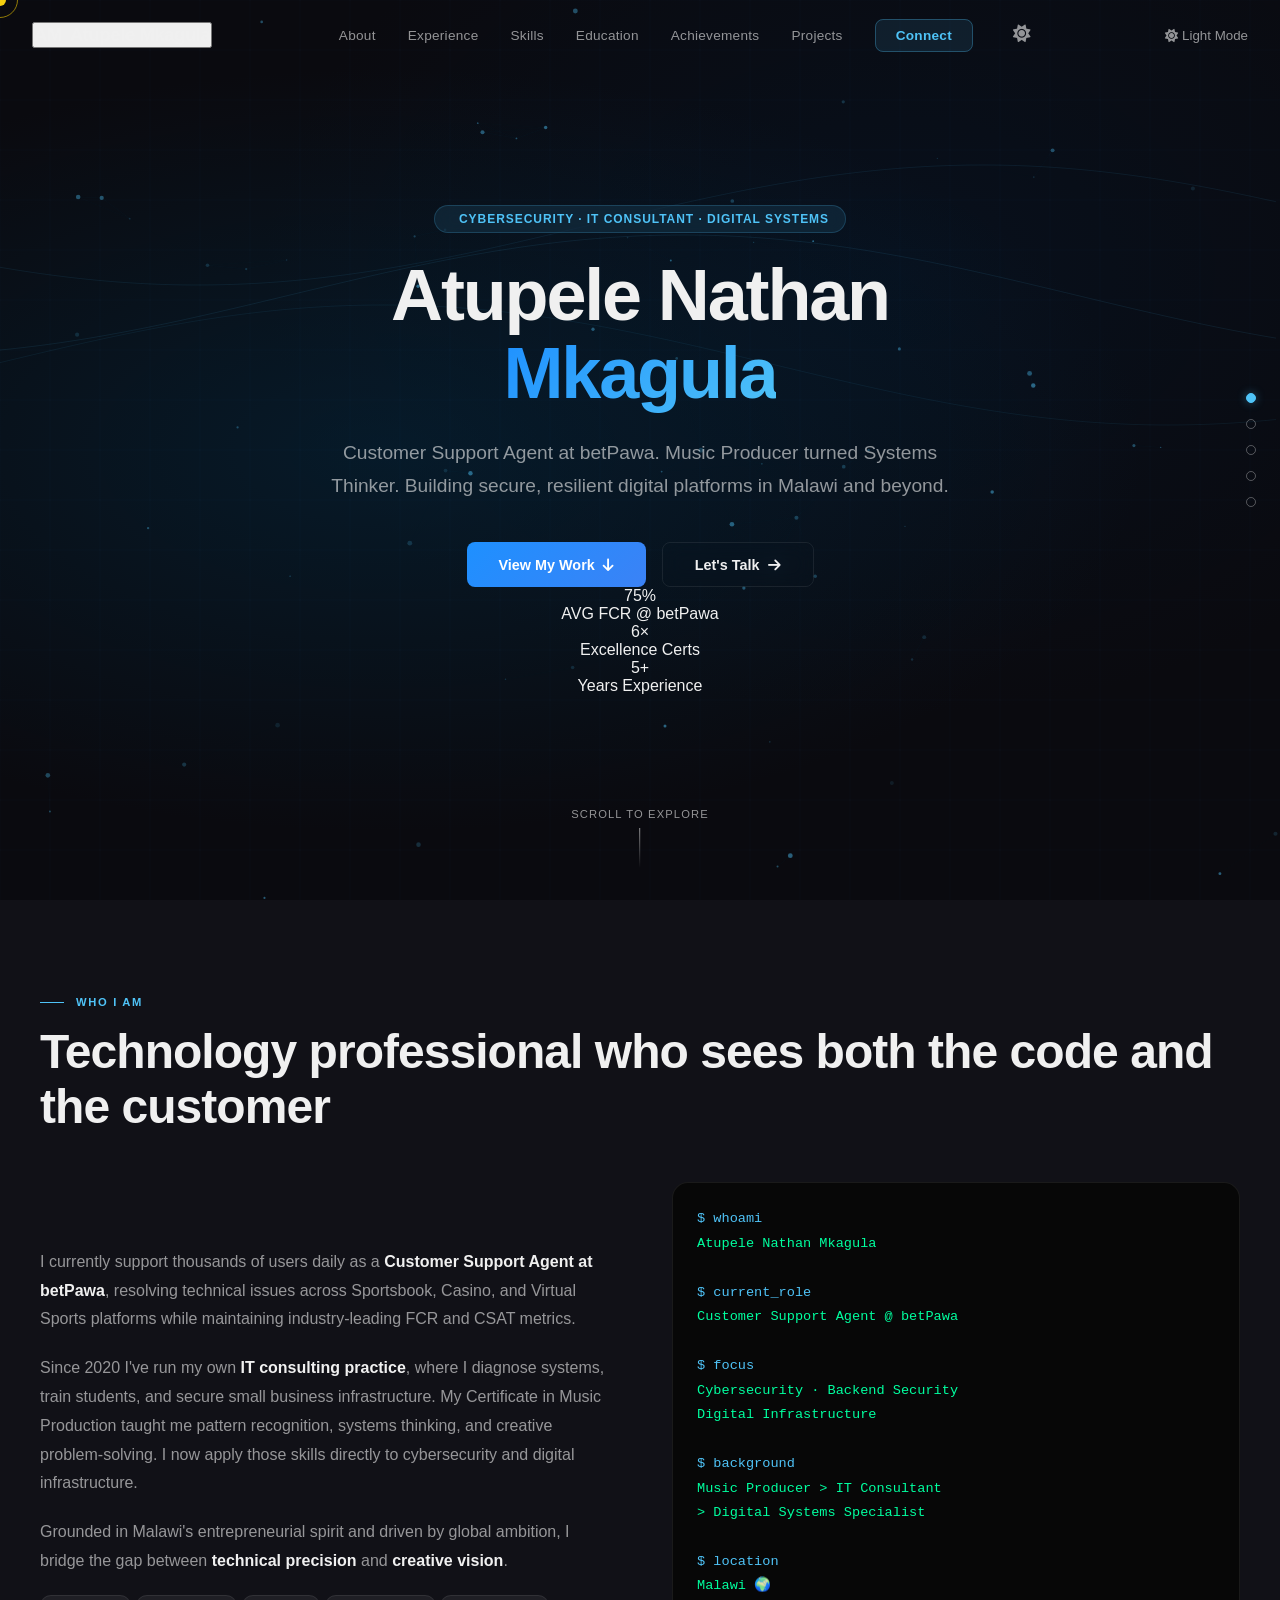
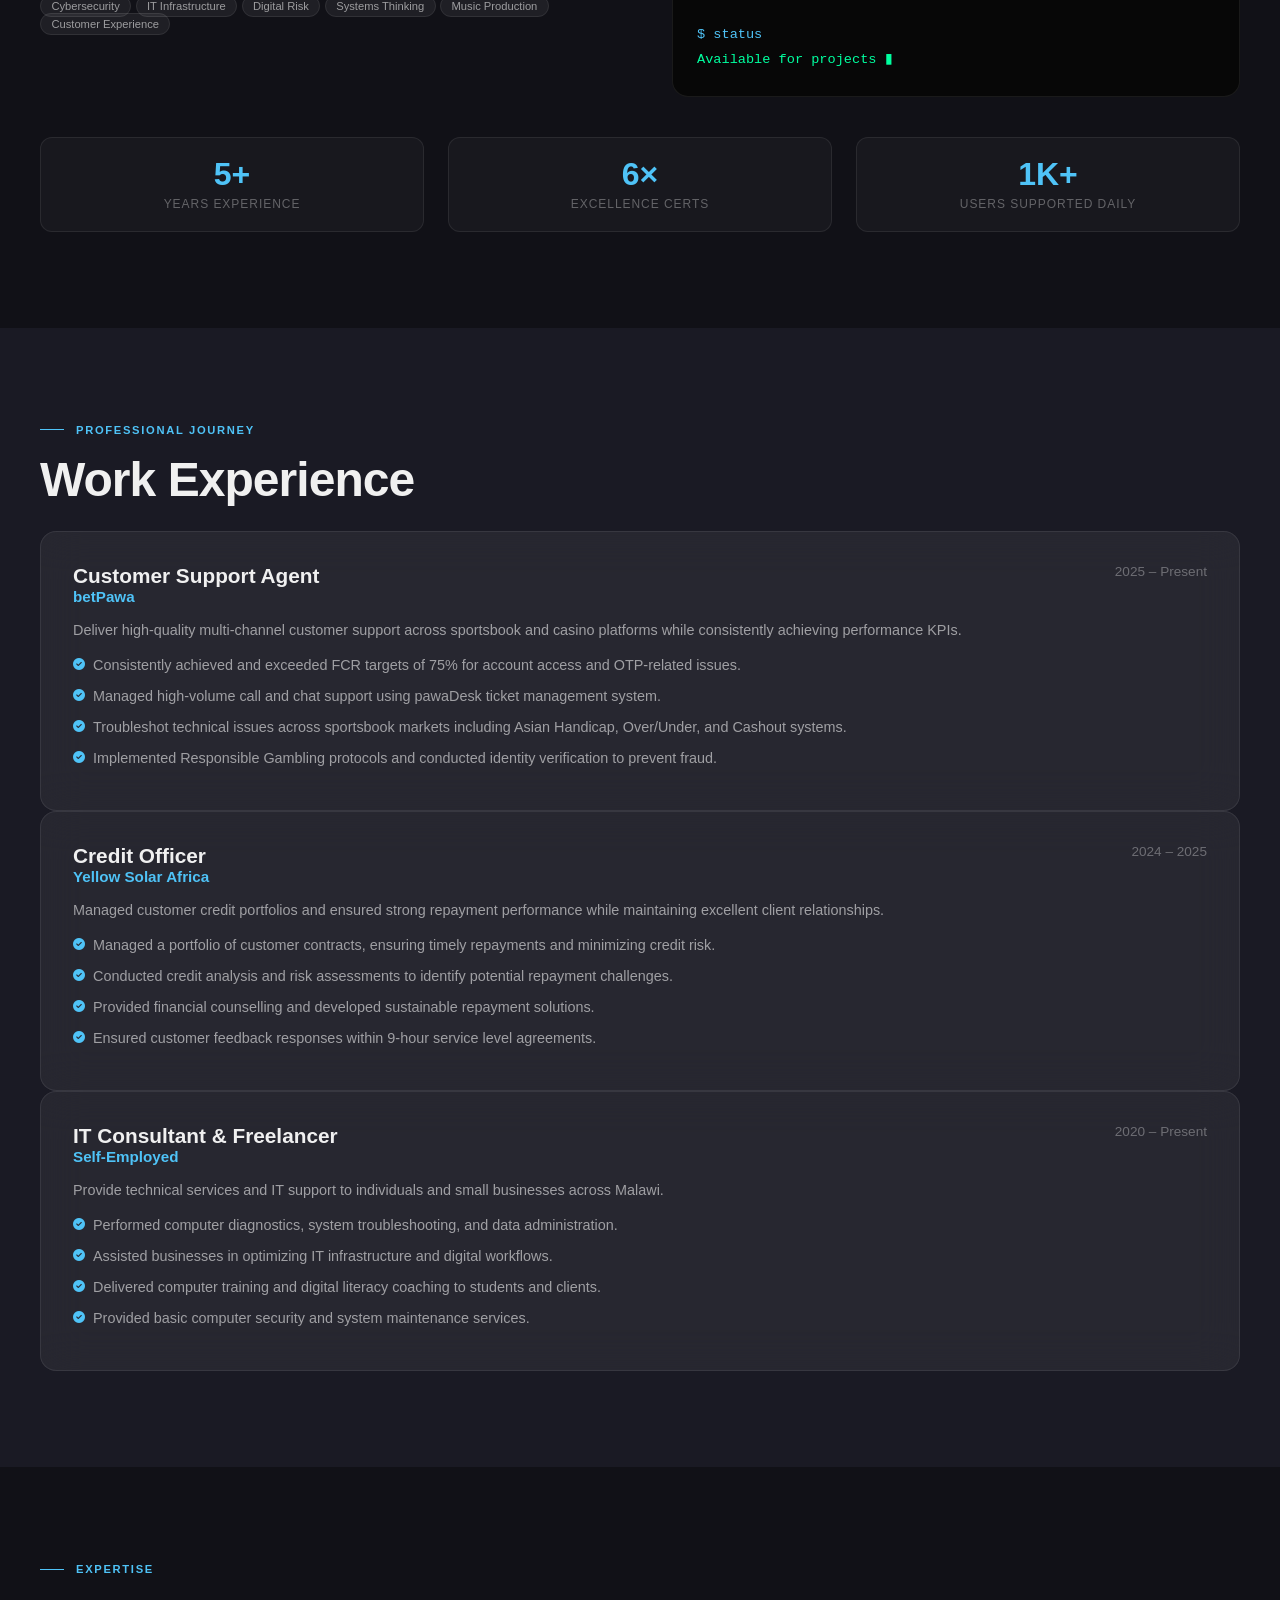
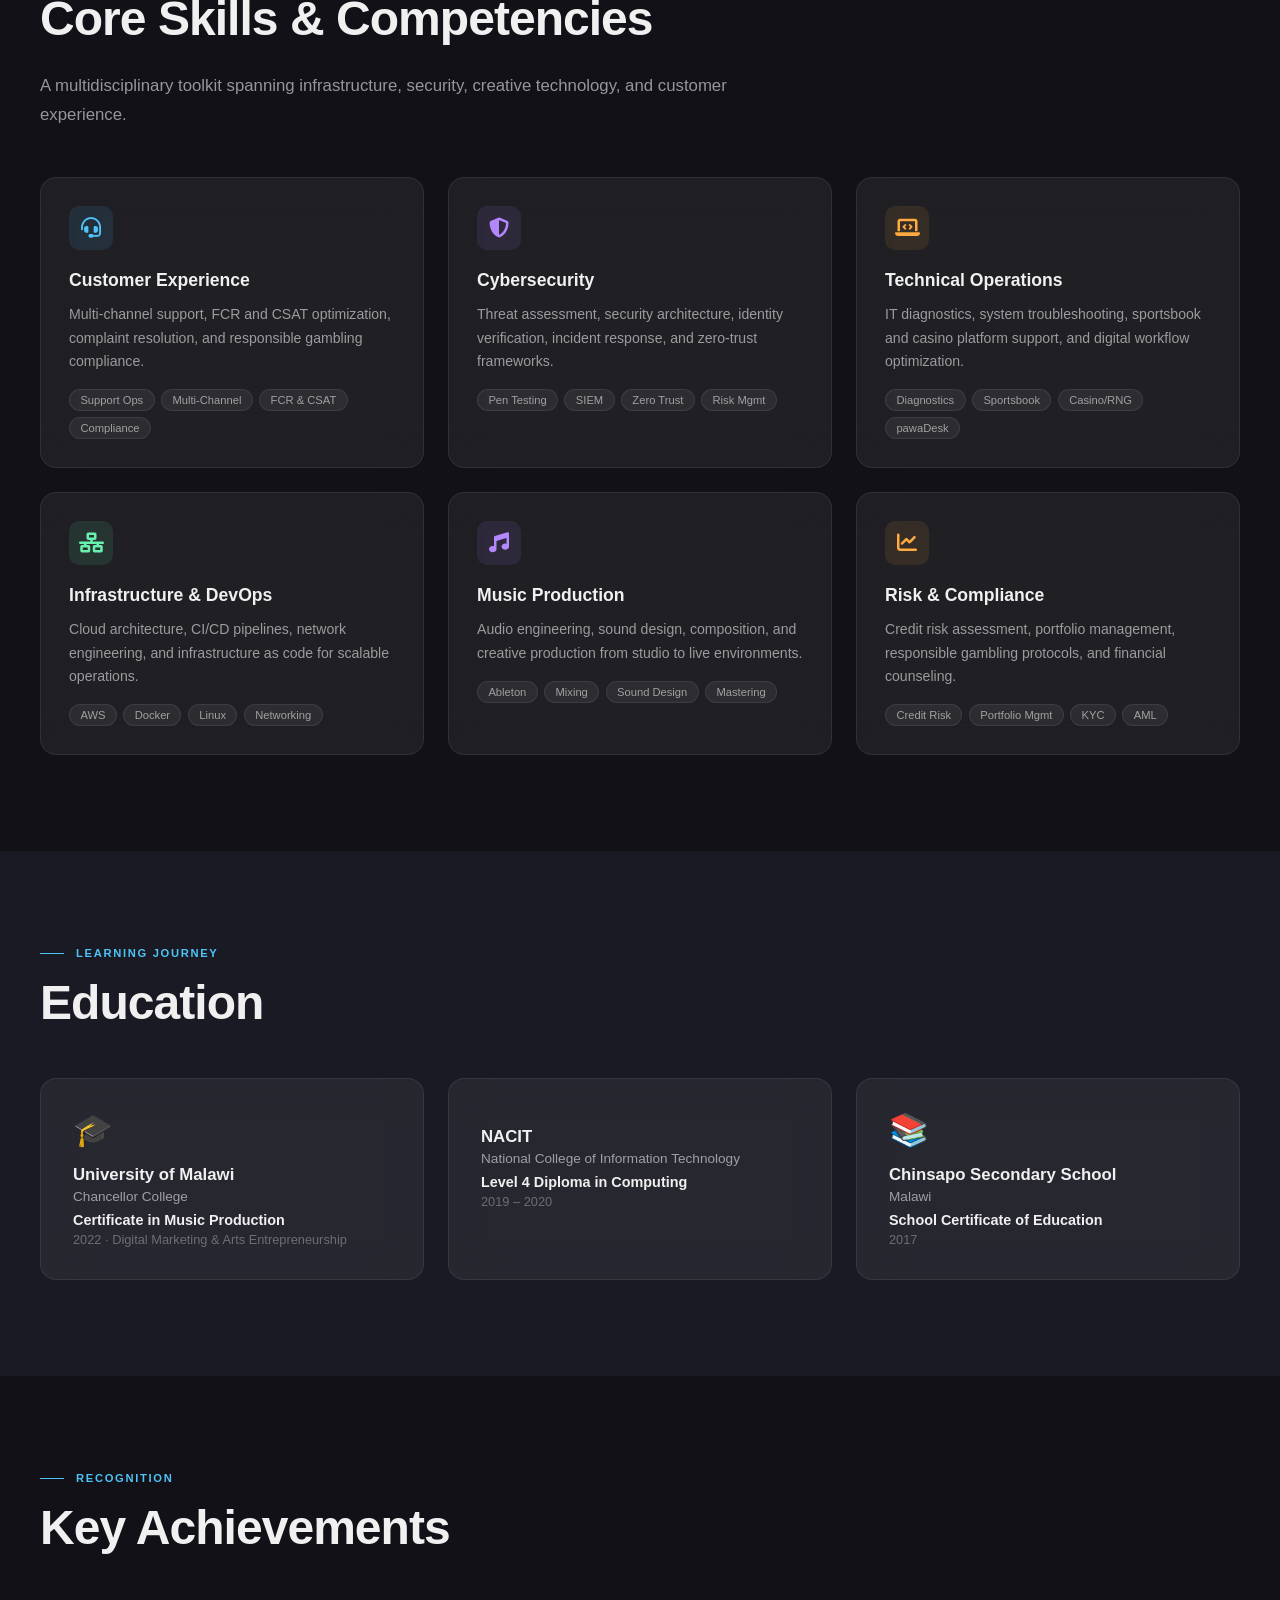
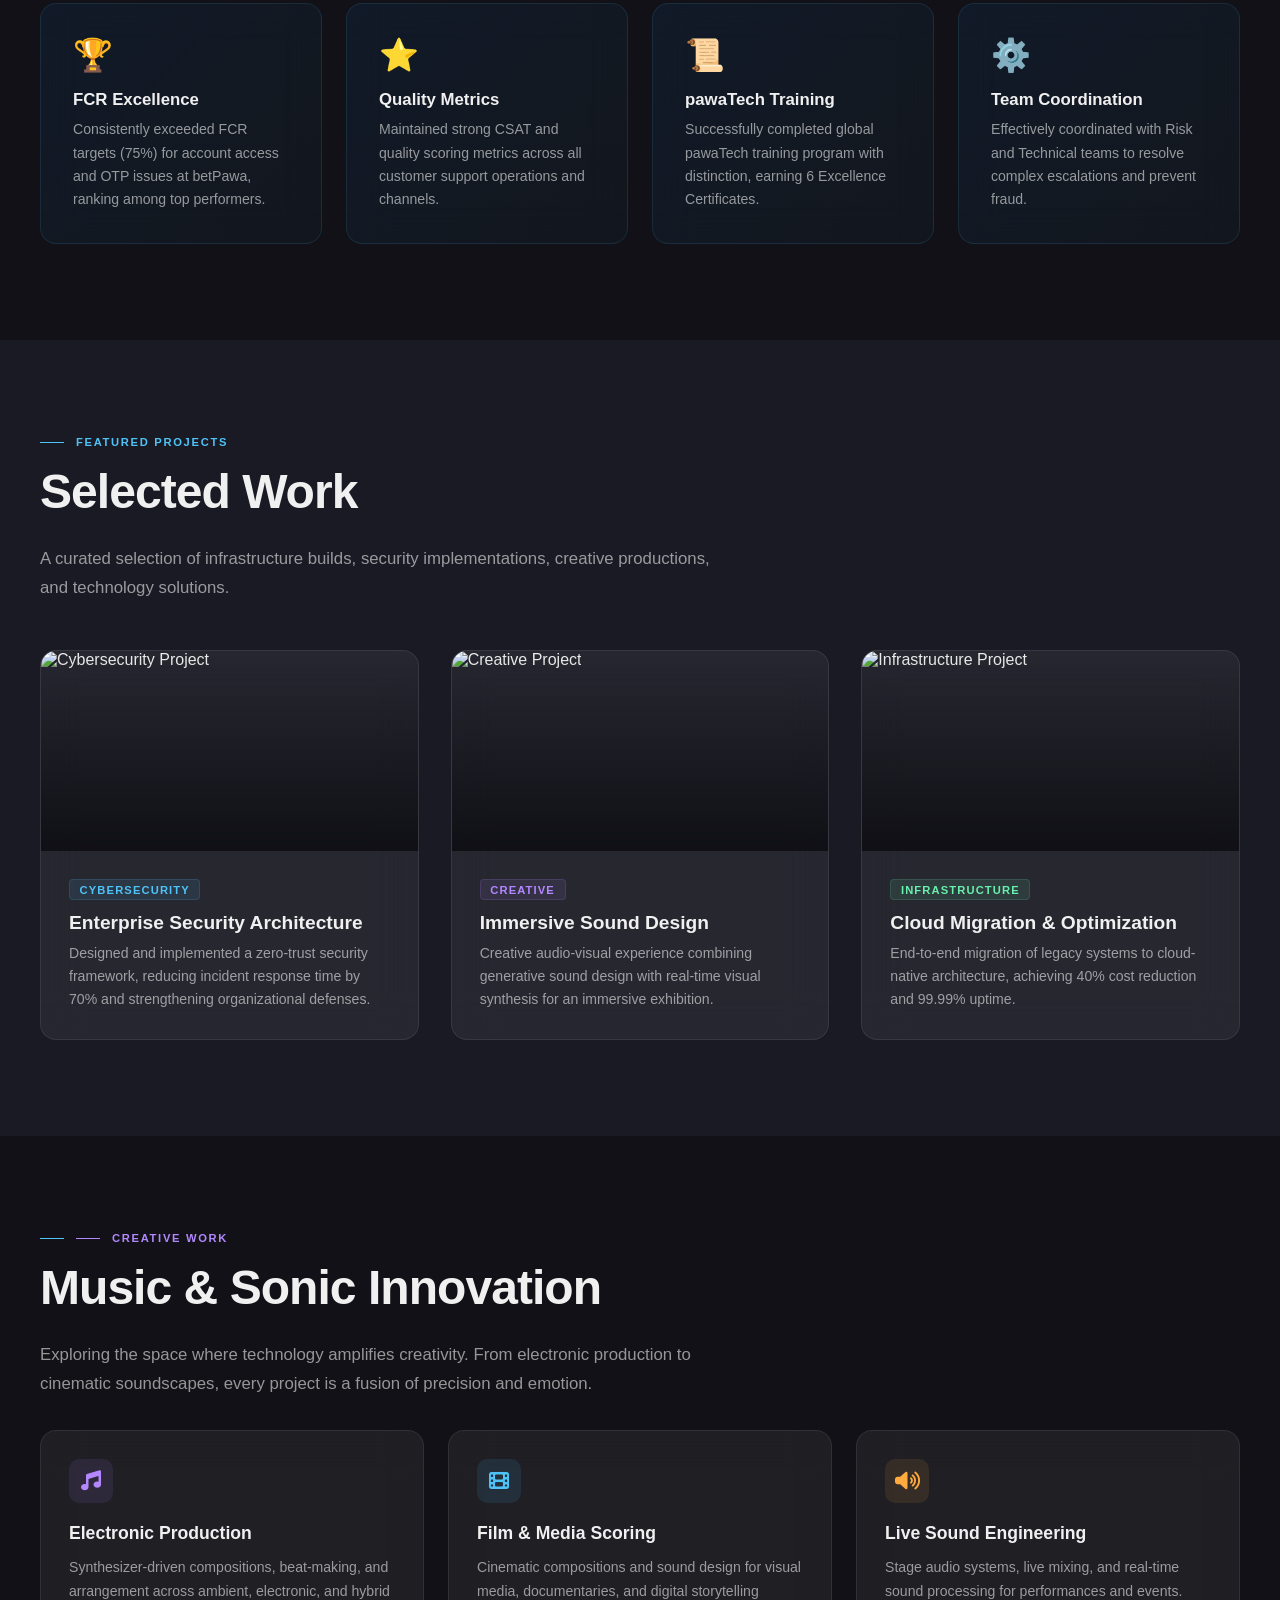
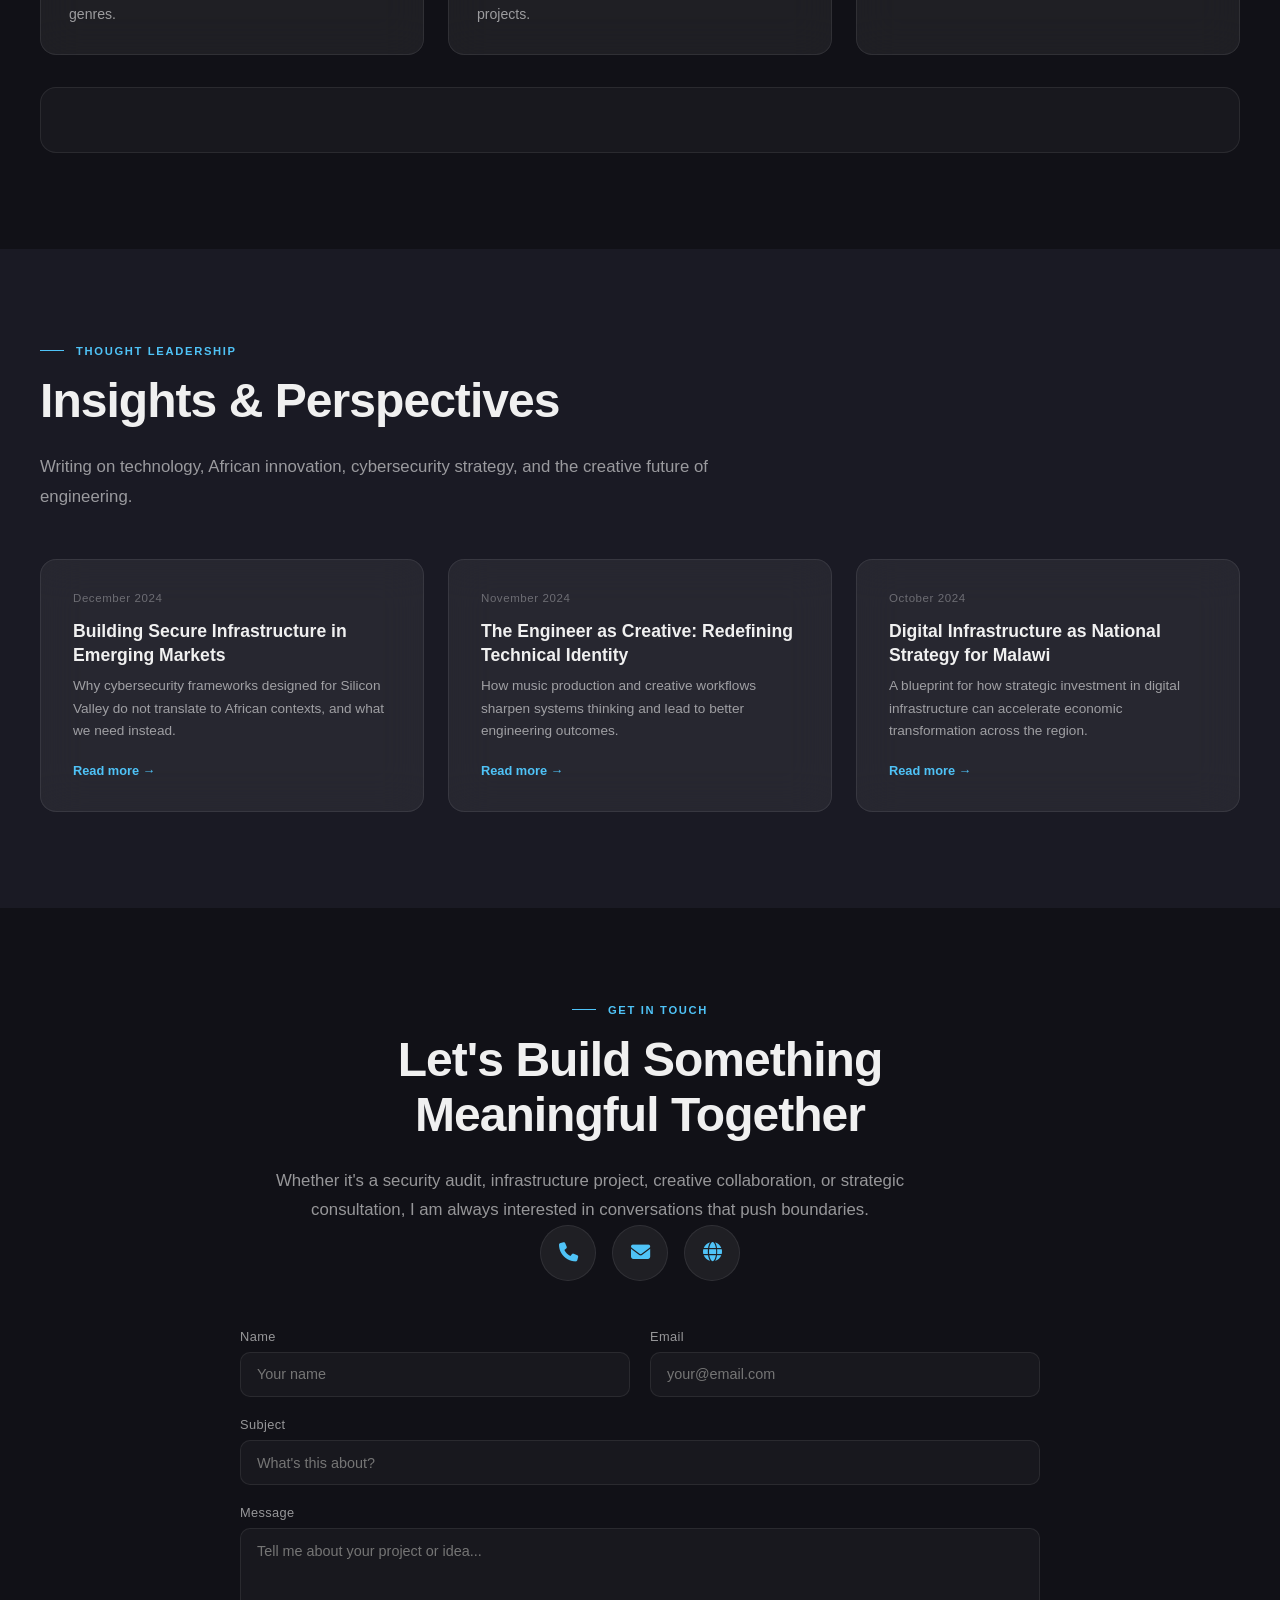
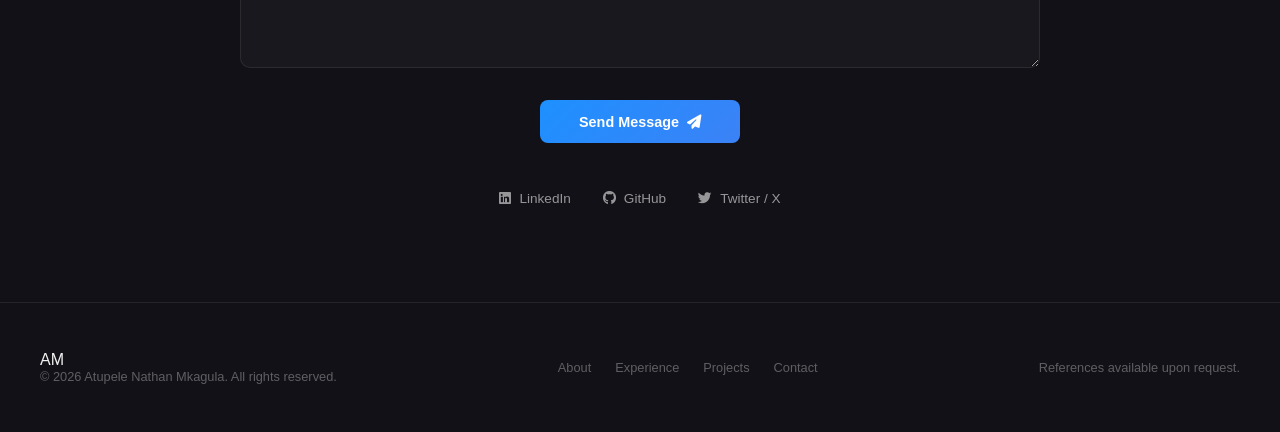
==== index.html @ 981cd643 "Rename demo-portfolio.html to index.html" ====
<!DOCTYPE html>
<html lang="en">
<head>
    <meta charset="UTF-8">
    <meta name="viewport" content="width=device-width, initial-scale=1.0, viewport-fit=cover">
    <title>Atupele Nathan Mkagula</title>
    
    <script src="https://cdn.tailwindcss.com"></script>
    <link rel="stylesheet" href="https://cdnjs.cloudflare.com/ajax/libs/font-awesome/6.5.1/css/all.min.css">
    <link rel="stylesheet" href="https://cdn.jsdelivr.net/npm/@fontsource/inter@5.0.16/400.css">
    <link rel="stylesheet" href="https://cdn.jsdelivr.net/npm/@fontsource/inter@5.0.16/500.css">
    <link rel="stylesheet" href="https://cdn.jsdelivr.net/npm/@fontsource/inter@5.0.16/600.css">
    <link rel="stylesheet" href="https://cdn.jsdelivr.net/npm/@fontsource/inter@5.0.16/700.css">
    <link rel="stylesheet" href="https://cdn.jsdelivr.net/npm/@fontsource/inter@5.0.16/800.css">
    <link rel="stylesheet" href="https://cdn.jsdelivr.net/npm/@fontsource/space-grotesk@5.0.18/300.css">
    <link rel="stylesheet" href="https://cdn.jsdelivr.net/npm/@fontsource/space-grotesk@5.0.18/400.css">
    <link rel="stylesheet" href="https://cdn.jsdelivr.net/npm/@fontsource/space-grotesk@5.0.18/500.css">
    <link rel="stylesheet" href="https://cdn.jsdelivr.net/npm/@fontsource/space-grotesk@5.0.18/600.css">
    <link rel="stylesheet" href="https://cdn.jsdelivr.net/npm/@fontsource/space-grotesk@5.0.18/700.css">
    
    <style>
        *, *::before, *::after { margin: 0; padding: 0; box-sizing: border-box; }
        
        :root {
            --brand-blue: #1e90ff;
            --brand-light: #4fc3f7;
            --brand-gold: #ffd700;
            --brand-purple: #b388ff;
            --brand-green: #69f0ae;
            --brand-warm: #ffab40;
            --duration-fast: 220ms;
            --duration-medium: 520ms;
            --duration-long: 800ms;
            --easing: cubic-bezier(.2,.9,.3,1);
            --card-ease: cubic-bezier(.16,.84,.32,1);
            --spring: cubic-bezier(.34,1.56,.64,1);
            --font-body: 'Inter', -apple-system, sans-serif;
            --font-display: 'Space Grotesk', sans-serif;
        }

        body {
            --bg-primary: #0a0a0f;
            --bg-secondary: #111117;
            --bg-tertiary: #1a1a24;
            --text-primary: #f0f0f0;
            --text-secondary: rgba(240,240,240,0.6);
            --text-muted: rgba(240,240,240,0.35);
            --border-light: rgba(255,255,255,0.08);
            --card-bg: rgba(255,255,255,0.04);
            --card-glass: rgba(255,255,255,0.06);
            --nav-bg: rgba(10,10,15,0.85);
            --surface: rgba(255,255,255,0.03);
            --vh: 1vh;
        }

        body.light-mode {
            --bg-primary: #fafafa;
            --bg-secondary: #ffffff;
            --bg-tertiary: #f4f4f7;
            --text-primary: #18181b;
            --text-secondary: #52525b;
            --text-muted: #a1a1aa;
            --border-light: #e4e4e7;
            --card-bg: #ffffff;
            --card-glass: rgba(255,255,255,0.8);
            --nav-bg: rgba(255,255,255,0.92);
            --surface: rgba(0,0,0,0.03);
        }

        html {
            scroll-behavior: smooth;
            scrollbar-width: thin;
            scrollbar-color: rgba(255,255,255,0.15) transparent;
        }
        
        body {
            background-color: var(--bg-primary);
            color: var(--text-primary);
            font-family: var(--font-body);
            overflow-x: hidden;
            -webkit-font-smoothing: antialiased;
            -moz-osx-font-smoothing: grayscale;
            cursor: none;
            transition: background-color 0.4s ease, color 0.3s ease;
        }

        .loader { position: fixed; inset: 0; z-index: 10000; background: #0a0a0f; display: flex; align-items: center; justify-content: center; flex-direction: column; gap: 1.5rem; transition: opacity 0.6s, visibility 0.6s; }
        .loader.hidden { opacity: 0; visibility: hidden; pointer-events: none; }
        .loader-bar { width: 120px; height: 2px; background: rgba(255,255,255,0.1); border-radius: 2px; overflow: hidden; }
        .loader-bar-inner { height: 100%; background: var(--brand-light); border-radius: 2px; animation: loader-progress 1.5s ease-in-out forwards; }
        @keyframes loader-progress { 0% { width: 0%; } 100% { width: 100%; } }
        .loader-text { font-family: var(--font-display); font-size: 0.75rem; letter-spacing: 0.15em; text-transform: uppercase; color: var(--text-secondary); }

        #cursor { position: fixed; top: 0; left: 0; width: 12px; height: 12px; background: var(--brand-gold); border-radius: 50%; pointer-events: none; z-index: 9999; transform: translate(-50%,-50%); transition: width 220ms var(--spring), height 220ms var(--spring), background 220ms, opacity 220ms; mix-blend-mode: exclusion; }
        #cursor-ring { position: fixed; top: 0; left: 0; width: 36px; height: 36px; border: 1.5px solid rgba(255,215,0,0.55); border-radius: 50%; pointer-events: none; z-index: 9998; transform: translate(-50%,-50%); transition: width 380ms var(--easing), height 380ms var(--easing), border-color 380ms, transform 380ms var(--easing); }
        body.cursor-hover #cursor { width: 20px; height: 20px; }
        body.cursor-hover #cursor-ring { width: 54px; height: 54px; border-color: rgba(255,215,0,0.4); }

        @media (hover: none) and (pointer: coarse), (prefers-reduced-motion: reduce) { body { cursor: auto; } #cursor, #cursor-ring { display: none; } }

        .nav { position: fixed; top: 0; left: 0; right: 0; z-index: 1000; padding: 1rem 2rem; transition: all 0.4s var(--card-ease); }
        .nav.scrolled { background: var(--nav-bg); backdrop-filter: blur(20px); -webkit-backdrop-filter: blur(20px); border-bottom: 1px solid var(--border-light); padding: 0.7rem 2rem; }
        .nav-inner { max-width: 1400px; margin: 0 auto; display: flex; align-items: center; justify-content: space-between; }
        .nav-logo { font-family: var(--font-display); font-weight: 700; font-size: 1.15rem; letter-spacing: -0.02em; color: var(--text-primary); text-decoration: none; display: flex; align-items: center; gap: 0.5rem; cursor: none; }
        .nav-logo .logo-dot { width: 8px; height: 8px; border-radius: 50%; background: var(--brand-light); display: inline-block; animation: pulse-dot 2s ease-in-out infinite; }
        @keyframes pulse-dot { 0%,100% { opacity:1; transform:scale(1); } 50% { opacity:0.5; transform:scale(0.7); } }
        
        .nav-links { display: flex; gap: 2rem; list-style: none; align-items: center; }
        .nav-links a { color: var(--text-secondary); text-decoration: none; font-size: 0.85rem; font-weight: 500; letter-spacing: 0.02em; transition: color 0.3s; position: relative; cursor: none; }
        .nav-links a:hover { color: var(--text-primary); }
        .nav-links a::after { content: ''; position: absolute; bottom: -4px; left: 0; width: 0; height: 2px; background: linear-gradient(90deg, var(--brand-blue), var(--brand-light)); border-radius: 999px; transition: width 280ms var(--spring); }
        .nav-links a:hover::after, .nav-links a.active::after { width: 100%; }
        
        .nav-cta { padding: 0.5rem 1.25rem; background: rgba(79,195,247,0.1); border: 1px solid rgba(79,195,247,0.3); border-radius: 8px; color: var(--brand-light) !important; font-weight: 600 !important; transition: all 0.3s !important; }
        .nav-cta:hover { background: rgba(79,195,247,0.2) !important; border-color: var(--brand-light) !important; }
        .nav-cta::after { display: none !important; }

        .nav-hamburger { display: none; flex-direction: column; gap: 5px; cursor: none; background: none; border: none; padding: 4px; }
        .nav-hamburger span { width: 24px; height: 2px; background: var(--text-primary); border-radius: 2px; transition: all 0.3s; }

        #dark-mode-toggle { background: transparent; border: none; color: var(--text-secondary); font-size: 1.1rem; cursor: none; padding: 0.5rem; border-radius: 50%; transition: all 0.3s; }
        #dark-mode-toggle:hover { color: var(--brand-light); transform: rotate(15deg) scale(1.1); }

        .hero-section { position: relative; min-height: 100vh; min-height: calc(var(--vh, 1vh) * 100); display: flex; align-items: center; justify-content: center; overflow: hidden; }
        .hero-bg { position: absolute; inset: 0; z-index: 0; }
        .hero-bg-image { position: absolute; inset: 0; background-size: cover; background-position: center; transition: transform 8s ease-out; }
        .hero-section:hover .hero-bg-image { transform: scale(1.03); }
        .hero-bg-overlay { position: absolute; inset: 0; z-index: 1; background: radial-gradient(ellipse at 30% 50%, rgba(0,50,80,0.4) 0%, transparent 60%), radial-gradient(ellipse at 70% 30%, rgba(0,30,60,0.3) 0%, transparent 50%), linear-gradient(to bottom, rgba(10,10,15,0.3), rgba(10,10,15,0.8)); }
        .light-mode .hero-bg-overlay { background: radial-gradient(ellipse at 30% 50%, rgba(30,144,255,0.15) 0%, transparent 60%), radial-gradient(ellipse at 70% 30%, rgba(30,144,255,0.1) 0%, transparent 50%), linear-gradient(to bottom, rgba(250,250,250,0.5), rgba(250,250,250,0.85)); }
        .hero-canvas { position: absolute; inset: 0; z-index: 2; pointer-events: none; }
        
        .hero-content { position: relative; z-index: 10; text-align: center; max-width: 900px; padding: 2rem; }
        .hero-label { display: inline-flex; align-items: center; gap: 0.5rem; padding: 0.4rem 1rem; border-radius: 100px; font-size: 0.75rem; font-weight: 600; letter-spacing: 0.08em; text-transform: uppercase; margin-bottom: 1.5rem; backdrop-filter: blur(10px); -webkit-backdrop-filter: blur(10px); background: rgba(79,195,247,0.1); border: 1px solid rgba(79,195,247,0.2); color: var(--brand-light); }
        .hero-title { font-family: var(--font-display); font-weight: 700; font-size: clamp(2.5rem, 6vw, 4.5rem); line-height: 1.08; letter-spacing: -0.03em; margin-bottom: 1.5rem; }
        .hero-title .highlight { background: linear-gradient(135deg, var(--brand-blue), var(--brand-light)); -webkit-background-clip: text; -webkit-text-fill-color: transparent; background-clip: text; }
        .hero-subtitle { font-size: clamp(1rem, 2vw, 1.2rem); color: var(--text-secondary); line-height: 1.7; max-width: 650px; margin: 0 auto 2.5rem; font-weight: 400; }
        .hero-cta-group { display: flex; gap: 1rem; justify-content: center; flex-wrap: wrap; }
        
        .btn-glow { position: relative; overflow: hidden; transition: transform 280ms var(--spring), box-shadow 280ms; background: linear-gradient(135deg, var(--brand-blue), #3b82f6); color: white; border: none; padding: 0.85rem 2rem; border-radius: 8px; font-size: 0.9rem; font-weight: 600; font-family: var(--font-body); cursor: none; text-decoration: none; display: inline-flex; align-items: center; gap: 0.5rem; }
        .btn-glow::before { content: ''; position: absolute; inset: 0; background: linear-gradient(120deg, transparent 30%, rgba(255,255,255,0.18) 50%, transparent 70%); transform: translateX(-100%); transition: transform 500ms var(--easing); }
        .btn-glow:hover::before { transform: translateX(100%); }
        .btn-glow:hover { transform: scale(1.04) translateY(-2px); box-shadow: 0 8px 28px rgba(30,144,255,0.35); }
        .btn-glow:active { transform: scale(0.97); }
        
        .btn-outline { padding: 0.85rem 2rem; border-radius: 8px; font-size: 0.9rem; font-weight: 600; font-family: var(--font-body); cursor: none; transition: all 0.3s; text-decoration: none; display: inline-flex; align-items: center; gap: 0.5rem; background: transparent; color: var(--text-primary); border: 1px solid var(--border-light); backdrop-filter: blur(10px); }
        .btn-outline:hover { border-color: var(--text-secondary); transform: translateY(-2px); }

        .scroll-indicator { position: absolute; bottom: 2rem; left: 50%; transform: translateX(-50%); z-index: 10; display: flex; flex-direction: column; align-items: center; gap: 0.5rem; color: var(--text-secondary); font-size: 0.7rem; letter-spacing: 0.1em; text-transform: uppercase; }
        .scroll-indicator .scroll-line { width: 1px; height: 40px; background: linear-gradient(to bottom, var(--text-secondary), transparent); animation: scroll-pulse 2s ease-in-out infinite; }
        @keyframes scroll-pulse { 0%,100% { opacity:1; height:40px; } 50% { opacity:0.3; height:20px; } }

        .section { padding: 6rem 2rem; position: relative; }
        .section-inner { max-width: 1200px; margin: 0 auto; }
        .section-label { font-size: 0.7rem; font-weight: 600; letter-spacing: 0.15em; text-transform: uppercase; color: var(--brand-light); margin-bottom: 1rem; display: flex; align-items: center; gap: 0.75rem; }
        .section-label::before { content: ''; width: 24px; height: 1px; background: var(--brand-light); }
        .section-title { font-family: var(--font-display); font-weight: 700; font-size: clamp(2rem, 4vw, 3rem); letter-spacing: -0.02em; line-height: 1.15; margin-bottom: 1.5rem; }
        .section-description { font-size: 1.05rem; color: var(--text-secondary); line-height: 1.75; max-width: 700px; }

        .glass-card { background: var(--card-glass); backdrop-filter: blur(20px); -webkit-backdrop-filter: blur(20px); border: 1px solid var(--border-light); border-radius: 16px; padding: 2rem; transition: all 0.4s var(--card-ease); }
        .glass-card:hover { border-color: rgba(255,255,255,0.15); transform: translateY(-4px); box-shadow: 0 20px 60px rgba(0,0,0,0.3); }
        .light-mode .glass-card:hover { box-shadow: 0 20px 60px rgba(30,144,255,0.1); border-color: var(--brand-blue); }

        .ripple { position: absolute; border-radius: 50%; background: rgba(30,144,255,0.18); transform: scale(0); animation: ripple-anim 600ms var(--easing) forwards; pointer-events: none; }
        @keyframes ripple-anim { to { transform: scale(4); opacity: 0; } }

        .about-grid { display: grid; grid-template-columns: 1fr 1fr; gap: 4rem; align-items: center; margin-top: 3rem; }
        .about-portrait { position: relative; aspect-ratio: 4/5; border-radius: 20px; overflow: hidden; background: var(--surface); border: 1px solid var(--border-light); }
        .about-portrait img { width: 100%; height: 100%; object-fit: cover; transition: transform 0.6s var(--card-ease); }
        .about-portrait:hover img { transform: scale(1.05); }
        .about-stats { display: grid; grid-template-columns: repeat(3, 1fr); gap: 1.5rem; margin-top: 2.5rem; }
        .stat-item { text-align: center; padding: 1.25rem; background: var(--surface); border: 1px solid var(--border-light); border-radius: 12px; transition: all 0.3s; }
        .stat-item:hover { border-color: rgba(255,255,255,0.15); background: rgba(255,255,255,0.06); }
        .light-mode .stat-item:hover { border-color: var(--brand-blue); }
        .stat-number { font-family: var(--font-display); font-size: 2rem; font-weight: 700; color: var(--brand-light); line-height: 1; margin-bottom: 0.4rem; }
        .stat-label { font-size: 0.75rem; color: var(--text-muted); text-transform: uppercase; letter-spacing: 0.08em; font-weight: 500; }
        .about-text p { margin-bottom: 1.25rem; color: var(--text-secondary); line-height: 1.8; }
        .about-text p strong { color: var(--text-primary); font-weight: 600; }

        .terminal { font-family: ui-monospace, SFMono-Regular, Menlo, Monaco, monospace; background: #070707; color: #00ff9f; padding: 1.5rem; border-radius: 16px; border: 1px solid var(--border-light); font-size: 0.85rem; line-height: 1.8; }
        .terminal .cmd { color: var(--brand-light); }
        .light-mode .terminal { background: #1a1a2e; }

        .skills-grid { display: grid; grid-template-columns: repeat(auto-fit, minmax(320px, 1fr)); gap: 1.5rem; margin-top: 3rem; }
        .skill-card { padding: 1.75rem; position: relative; overflow: hidden; }
        .skill-card::before { content: ''; position: absolute; top: 0; left: 0; right: 0; height: 2px; background: linear-gradient(90deg, transparent, var(--card-accent, var(--brand-light)), transparent); opacity: 0; transition: opacity 0.4s; }
        .skill-card:hover::before { opacity: 1; }
        .skill-icon { width: 44px; height: 44px; border-radius: 10px; display: flex; align-items: center; justify-content: center; margin-bottom: 1.25rem; font-size: 1.25rem; }
        .skill-card h3 { font-family: var(--font-display); font-weight: 600; font-size: 1.1rem; margin-bottom: 0.75rem; }
        .skill-card p { font-size: 0.88rem; color: var(--text-secondary); line-height: 1.65; }
        .skill-tags { display: flex; flex-wrap: wrap; gap: 0.4rem; margin-top: 1rem; }
        .skill-tag { padding: 0.25rem 0.65rem; border-radius: 100px; font-size: 0.7rem; font-weight: 500; background: rgba(255,255,255,0.06); border: 1px solid rgba(255,255,255,0.08); color: var(--text-secondary); }

        .experience-card { padding: 2rem; }
        .experience-card .exp-header { display: flex; justify-content: space-between; align-items: flex-start; margin-bottom: 1rem; flex-wrap: wrap; gap: 0.5rem; }
        .experience-card h3 { font-family: var(--font-display); font-size: 1.3rem; font-weight: 600; }
        .experience-card .exp-company { color: var(--brand-light); font-weight: 600; font-size: 0.95rem; }
        .experience-card .exp-date { color: var(--text-muted); font-size: 0.85rem; }
        .experience-card ul { list-style: none; margin-top: 1rem; }
        .experience-card ul li { display: flex; align-items: flex-start; gap: 0.5rem; font-size: 0.9rem; color: var(--text-secondary); line-height: 1.6; margin-bottom: 0.5rem; }
        .experience-card ul li i { color: var(--brand-light); margin-top: 4px; font-size: 0.75rem; flex-shrink: 0; }

        .edu-grid { display: grid; grid-template-columns: repeat(auto-fit, minmax(300px, 1fr)); gap: 1.5rem; margin-top: 3rem; }
        .edu-card { padding: 2rem; }
        .edu-card .edu-icon { font-size: 2rem; margin-bottom: 1rem; }
        .edu-card h3 { font-family: var(--font-display); font-weight: 600; font-size: 1.05rem; margin-bottom: 0.25rem; }
        .edu-card .edu-school { color: var(--text-secondary); font-size: 0.85rem; margin-bottom: 0.5rem; }
        .edu-card .edu-degree { font-weight: 600; font-size: 0.9rem; margin-bottom: 0.25rem; }
        .edu-card .edu-year { color: var(--text-muted); font-size: 0.8rem; }

        .achieve-grid { display: grid; grid-template-columns: repeat(auto-fit, minmax(280px, 1fr)); gap: 1.5rem; margin-top: 3rem; }
        .achieve-card { padding: 2rem; background: linear-gradient(135deg, rgba(30,144,255,0.08), rgba(79,195,247,0.03)); border: 1px solid rgba(79,195,247,0.12); }
        .achieve-card:hover { border-color: rgba(79,195,247,0.3); }
        .achieve-card .achieve-icon { font-size: 2rem; margin-bottom: 1rem; }
        .achieve-card h3 { font-family: var(--font-display); font-weight: 600; font-size: 1.05rem; margin-bottom: 0.5rem; }
        .achieve-card p { font-size: 0.88rem; color: var(--text-secondary); line-height: 1.65; }

        .projects-grid { display: grid; grid-template-columns: repeat(auto-fit, minmax(350px, 1fr)); gap: 2rem; margin-top: 3rem; }
        .project-card { padding: 0; overflow: hidden; }
        .project-card-image { height: 200px; position: relative; overflow: hidden; }
        .project-card-image img { width: 100%; height: 100%; object-fit: cover; transition: transform 0.6s var(--card-ease); }
        .project-card:hover .project-card-image img { transform: scale(1.08); }
        .project-card-image-overlay { position: absolute; inset: 0; background: linear-gradient(to bottom, transparent, rgba(10,10,15,0.8)); }
        .project-card-body { padding: 1.75rem; }
        .project-card-label { font-size: 0.7rem; font-weight: 600; letter-spacing: 0.1em; text-transform: uppercase; margin-bottom: 0.75rem; display: inline-block; padding: 0.2rem 0.6rem; border-radius: 4px; background: rgba(79,195,247,0.1); color: var(--brand-light); border: 1px solid rgba(79,195,247,0.15); }
        .project-card h3 { font-family: var(--font-display); font-weight: 600; font-size: 1.2rem; margin-bottom: 0.5rem; }
        .project-card p { font-size: 0.88rem; color: var(--text-secondary); line-height: 1.65; }

        .music-visualizer { display: flex; align-items: flex-end; justify-content: center; gap: 3px; height: 60px; margin-top: 2rem; padding: 2rem; background: var(--surface); border: 1px solid var(--border-light); border-radius: 16px; }
        .viz-bar { width: 4px; background: linear-gradient(to top, var(--brand-purple), var(--brand-light)); border-radius: 2px; animation: viz-bounce 1s ease-in-out infinite; }
        @keyframes viz-bounce { 0%,100% { height: 10px; } 50% { height: var(--bar-height, 40px); } }

        .thought-grid { display: grid; grid-template-columns: repeat(auto-fit, minmax(300px, 1fr)); gap: 1.5rem; margin-top: 3rem; }
        .thought-card { padding: 2rem; cursor: none; }
        .thought-card .thought-date { font-size: 0.72rem; color: var(--text-muted); margin-bottom: 1rem; letter-spacing: 0.05em; }
        .thought-card h3 { font-family: var(--font-display); font-weight: 600; font-size: 1.1rem; margin-bottom: 0.5rem; line-height: 1.35; transition: color 0.3s; }
        .thought-card:hover h3 { color: var(--brand-light); }
        .thought-card p { font-size: 0.85rem; color: var(--text-secondary); line-height: 1.65; }
        .thought-card .read-more { display: inline-flex; align-items: center; gap: 0.4rem; margin-top: 1.25rem; font-size: 0.8rem; font-weight: 600; color: var(--brand-light); transition: gap 0.3s; }
        .thought-card:hover .read-more { gap: 0.7rem; }

        .contact-inner { max-width: 800px; margin: 0 auto; text-align: center; }
        .contact-form { display: grid; grid-template-columns: 1fr 1fr; gap: 1.25rem; text-align: left; margin-top: 3rem; }
        .contact-form .full-width { grid-column: 1 / -1; }
        .form-group label { display: block; font-size: 0.8rem; font-weight: 500; color: var(--text-secondary); margin-bottom: 0.5rem; letter-spacing: 0.03em; }
        .form-group input, .form-group textarea { width: 100%; padding: 0.85rem 1rem; background: var(--surface); border: 1px solid var(--border-light); border-radius: 10px; color: var(--text-primary); font-family: var(--font-body); font-size: 0.9rem; transition: all 0.3s; outline: none; }
        .form-group input:focus, .form-group textarea:focus { border-color: rgba(79,195,247,0.4); background: rgba(255,255,255,0.06); box-shadow: 0 0 0 3px rgba(79,195,247,0.1); }
        .form-group textarea { min-height: 140px; resize: vertical; }
        .form-submit { grid-column: 1 / -1; display: flex; justify-content: center; margin-top: 0.5rem; }
        .contact-links { display: flex; justify-content: center; gap: 2rem; margin-top: 3rem; flex-wrap: wrap; }
        .contact-link { display: flex; align-items: center; gap: 0.5rem; color: var(--text-secondary); text-decoration: none; font-size: 0.85rem; font-weight: 500; transition: color 0.3s; cursor: none; }
        .contact-link:hover { color: var(--text-primary); }

        .contact-icons { display: flex; justify-content: center; gap: 1rem; margin-bottom: 2rem; }
        .contact-icon-btn { width: 56px; height: 56px; border-radius: 50%; display: flex; align-items: center; justify-content: center; background: var(--card-glass); border: 1px solid var(--border-light); color: var(--brand-light); font-size: 1.2rem; transition: all 0.3s var(--spring); cursor: none; text-decoration: none; }
        .contact-icon-btn:hover { transform: translateY(-4px) scale(1.08); border-color: var(--brand-light); box-shadow: 0 8px 24px rgba(79,195,247,0.2); }

        .footer { padding: 3rem 2rem; border-top: 1px solid var(--border-light); background: var(--bg-secondary); }
        .footer-inner { max-width: 1200px; margin: 0 auto; display: flex; justify-content: space-between; align-items: center; flex-wrap: wrap; gap: 1rem; }
        .footer-text { font-size: 0.8rem; color: var(--text-muted); }
        .footer-links { display: flex; gap: 1.5rem; }
        .footer-links a { color: var(--text-muted); text-decoration: none; font-size: 0.8rem; transition: color 0.3s; cursor: none; }
        .footer-links a:hover { color: var(--text-primary); }

        #scroll-top { position: fixed; bottom: 32px; right: 32px; width: 48px; height: 48px; background: linear-gradient(135deg, var(--brand-blue), #3b82f6); color: white; border-radius: 50%; display: flex; align-items: center; justify-content: center; cursor: none; z-index: 200; opacity: 0; pointer-events: none; transform: translateY(16px) scale(0.85); transition: opacity 300ms, transform 350ms var(--spring), box-shadow 300ms; box-shadow: 0 6px 24px rgba(30,144,255,0.3); border: none; font-size: 1rem; }
        #scroll-top.visible { opacity: 1; pointer-events: auto; transform: translateY(0) scale(1); }
        #scroll-top:hover { box-shadow: 0 10px 36px rgba(30,144,255,0.45); transform: translateY(-3px) scale(1.07); }

        .theme-nav { position: fixed; right: 1.5rem; top: 50%; transform: translateY(-50%); z-index: 100; display: flex; flex-direction: column; gap: 1rem; }
        .theme-nav-dot { width: 10px; height: 10px; border-radius: 50%; border: 1.5px solid rgba(255,255,255,0.3); background: transparent; cursor: none; transition: all 0.3s; position: relative; }
        .theme-nav-dot.active { border-color: var(--brand-light); background: var(--brand-light); box-shadow: 0 0 10px rgba(79,195,247,0.4); }
        .theme-nav-dot:hover { border-color: rgba(255,255,255,0.6); transform: scale(1.3); }
        .theme-nav-dot .tooltip { position: absolute; right: calc(100% + 10px); top: 50%; transform: translateY(-50%); background: rgba(10,10,15,0.9); backdrop-filter: blur(10px); border: 1px solid var(--border-light); padding: 0.35rem 0.75rem; border-radius: 6px; font-size: 0.7rem; font-weight: 500; white-space: nowrap; opacity: 0; pointer-events: none; transition: opacity 0.3s; color: var(--text-primary); }
        .light-mode .theme-nav-dot .tooltip { background: rgba(255,255,255,0.95); }
        .theme-nav-dot:hover .tooltip { opacity: 1; }

        .mobile-menu { display: none; position: fixed; inset: 0; z-index: 999; background: rgba(10,10,15,0.95); backdrop-filter: blur(20px); -webkit-backdrop-filter: blur(20px); flex-direction: column; align-items: center; justify-content: center; gap: 2rem; }
        .light-mode .mobile-menu { background: rgba(250,250,250,0.98); }
        .mobile-menu.open { display: flex; }
        .mobile-menu a { font-family: var(--font-display); font-size: 1.5rem; font-weight: 600; color: var(--text-primary); text-decoration: none; transition: color 0.3s; cursor: none; }
        .mobile-menu a:hover { color: var(--brand-light); }
        .mobile-close { position: absolute; top: 1.5rem; right: 1.5rem; background: none; border: none; color: var(--text-primary); font-size: 1.5rem; cursor: none; }

        .fade-in { opacity: 0; transform: translateY(30px); transition: all 0.8s var(--card-ease); }
        .fade-in.visible { opacity: 1; transform: translateY(0); }
        .fade-in-delay-1 { transition-delay: 0.1s; }
        .fade-in-delay-2 { transition-delay: 0.2s; }
        .fade-in-delay-3 { transition-delay: 0.3s; }
        .fade-in-delay-4 { transition-delay: 0.4s; }

        @keyframes float { 0% { transform: translateY(0px) rotate(0deg); } 50% { transform: translateY(-10px) rotate(2deg); } 100% { transform: translateY(0px) rotate(0deg); } }
        .animate-float { animation: float 6s ease-in-out infinite; }

        .heading-font { font-family: var(--font-display); }

        @media (max-width: 900px) {
            .nav-links { display: none; }
            .nav-hamburger { display: flex; }
            .about-grid { grid-template-columns: 1fr; gap: 2rem; }
            .about-portrait { max-height: 400px; }
            .about-stats { grid-template-columns: repeat(3, 1fr); }
            .projects-grid { grid-template-columns: 1fr; }
            .contact-form { grid-template-columns: 1fr; }
            .theme-nav { display: none; }
            .section { padding: 4rem 1.5rem; }
            .hero-cta-group { flex-direction: column; align-items: center; }
            .skills-grid { grid-template-columns: 1fr; }
        }
        @media (max-width: 600px) {
            .about-stats { grid-template-columns: 1fr; }
            .thought-grid { grid-template-columns: 1fr; }
            .footer-inner { flex-direction: column; text-align: center; }
            .hero-title { font-size: 2.2rem; }
            .edu-grid { grid-template-columns: 1fr; }
            .achieve-grid { grid-template-columns: 1fr; }
        }
    </style>
</head>

<body>
    <div class="loader" id="loader">
        <div class="loader-text">Loading Experience</div>
        <div class="loader-bar"><div class="loader-bar-inner"></div></div>
    </div>

    <div id="cursor"></div>
    <div id="cursor-ring"></div>

    <button id="scroll-top" aria-label="Scroll to top" onclick="window.scrollTo({top:0,behavior:'smooth'})">
        <i class="fas fa-chevron-up"></i>
    </button>

    <nav class="theme-nav" id="themeNav">
        <div class="theme-nav-dot active" data-target="hero"><span class="tooltip">Home</span></div>
        <div class="theme-nav-dot" data-target="about"><span class="tooltip">About</span></div>
        <div class="theme-nav-dot" data-target="skills"><span class="tooltip">Skills</span></div>
        <div class="theme-nav-dot" data-target="projects"><span class="tooltip">Projects</span></div>
        <div class="theme-nav-dot" data-target="contact"><span class="tooltip">Contact</span></div>
    </nav>

    <nav class="nav" id="mainNav">
        <div class="nav-inner">
            <button id="logo-btn" onclick="scrollToTop(event)" class="nav-logo" aria-label="Back to top">
                <div class="w-10 h-10 bg-gradient-to-br from-blue-500 to-cyan-400 rounded-xl flex items-center justify-center text-white font-bold text-sm select-none flex-shrink-0">AM</div>
                <span>Atupele Mkagula</span>
            </button>
            
            <ul class="nav-links">
                <li><a href="#about">About</a></li>
                <li><a href="#experience">Experience</a></li>
                <li><a href="#skills">Skills</a></li>
                <li><a href="#education">Education</a></li>
                <li><a href="#achievements">Achievements</a></li>
                <li><a href="#projects">Projects</a></li>
                <li><a href="#contact" class="nav-cta">Connect</a></li>
                <li><button id="dark-mode-toggle" aria-label="Toggle theme"><i class="fas fa-sun"></i></button></li>
            </ul>
            
            <div class="flex items-center gap-3">
                <button id="dark-mode-toggle-mobile" class="flex items-center gap-2 text-sm font-medium" style="color:var(--text-secondary);background:none;border:none;cursor:none;">
                    <i class="fas fa-sun"></i> <span>Light Mode</span>
                </button>
                <button id="hamburger" class="nav-hamburger" aria-label="Toggle menu" aria-expanded="false">
                    <span></span><span></span><span></span>
                </button>
            </div>
        </div>
    </nav>

    <div class="mobile-menu" id="mobileMenu">
        <button class="mobile-close" id="mobileClose" aria-label="Close menu">✕</button>
        <a href="#hero" onclick="closeMobileMenu()">Home</a>
        <a href="#about" onclick="closeMobileMenu()">About</a>
        <a href="#experience" onclick="closeMobileMenu()">Experience</a>
        <a href="#skills" onclick="closeMobileMenu()">Skills</a>
        <a href="#education" onclick="closeMobileMenu()">Education</a>
        <a href="#achievements" onclick="closeMobileMenu()">Achievements</a>
        <a href="#projects" onclick="closeMobileMenu()">Projects</a>
        <a href="#contact" onclick="closeMobileMenu()">Contact</a>
    </div>

    <section class="hero-section" id="hero">
        <div class="hero-bg">
            <div class="hero-bg-image" style="background-image: url('https://image.qwenlm.ai/public_source/144a8f24-32eb-43b6-8595-df52c7e305fd/171272083-df59-4b28-b823-ca50ac943d42.png');"></div>
            <div class="hero-bg-overlay"></div>
            <canvas class="hero-canvas" id="heroCanvas"></canvas>
        </div>
        <div class="hero-content">
            <div class="hero-label fade-in">
                <span class="w-3 h-3 bg-cyan-400 rounded-full animate-pulse inline-block"></span>
                Cybersecurity · IT Consultant · Digital Systems
            </div>
            <h1 class="hero-title fade-in fade-in-delay-1">
                Atupele Nathan<br/><span class="highlight">Mkagula</span>
            </h1>
            <p class="hero-subtitle fade-in fade-in-delay-2">
                Customer Support Agent at betPawa. Music Producer turned Systems Thinker. Building secure, resilient digital platforms in Malawi and beyond.
            </p>
            <div class="hero-cta-group fade-in fade-in-delay-3">
                <a href="#experience" class="btn-glow">View My Work <i class="fas fa-arrow-down text-xs"></i></a>
                <a href="#contact" class="btn-outline">Let's Talk <i class="fas fa-arrow-right text-xs"></i></a>
            </div>
            <div class="flex gap-8 mt-12 pt-8 border-t border-white/10 justify-center fade-in fade-in-delay-4">
                <div class="text-center">
                    <div class="text-cyan-400 font-mono text-3xl font-bold" style="font-family:var(--font-display);">75%</div>
                    <div class="text-zinc-500 text-xs tracking-widest mt-1">AVG FCR @ betPawa</div>
                </div>
                <div class="text-center">
                    <div class="text-cyan-400 font-mono text-3xl font-bold" style="font-family:var(--font-display);">6×</div>
                    <div class="text-zinc-500 text-xs tracking-widest mt-1">Excellence Certs</div>
                </div>
                <div class="text-center">
                    <div class="text-cyan-400 font-mono text-3xl font-bold" style="font-family:var(--font-display);">5+</div>
                    <div class="text-zinc-500 text-xs tracking-widest mt-1">Years Experience</div>
                </div>
            </div>
        </div>
        <div class="scroll-indicator">
            <span>SCROLL TO EXPLORE</span>
            <div class="scroll-line"></div>
        </div>
    </section>

    <section class="section" id="about" style="background:var(--bg-secondary);">
        <div class="section-inner">
            <div class="section-label fade-in">Who I Am</div>
            <h2 class="section-title fade-in fade-in-delay-1">Technology professional who sees both the <span class="text-cyan-400">code</span> and the <span class="text-cyan-400">customer</span></h2>
            <div class="about-grid">
                <div class="fade-in fade-in-delay-2">
                    <div class="about-text">
                        <p>I currently support thousands of users daily as a <strong>Customer Support Agent at betPawa</strong>, resolving technical issues across Sportsbook, Casino, and Virtual Sports platforms while maintaining industry-leading FCR and CSAT metrics.</p>
                        <p>Since 2020 I've run my own <strong>IT consulting practice</strong>, where I diagnose systems, train students, and secure small business infrastructure. My Certificate in Music Production taught me pattern recognition, systems thinking, and creative problem-solving. I now apply those skills directly to cybersecurity and digital infrastructure.</p>
                        <p>Grounded in Malawi's entrepreneurial spirit and driven by global ambition, I bridge the gap between <strong>technical precision</strong> and <strong>creative vision</strong>.</p>
                    </div>
                    <div class="flex flex-wrap gap-3 mt-6">
                        <span class="skill-tag" style="cursor:none;">Cybersecurity</span>
                        <span class="skill-tag" style="cursor:none;">IT Infrastructure</span>
                        <span class="skill-tag" style="cursor:none;">Digital Risk</span>
                        <span class="skill-tag" style="cursor:none;">Systems Thinking</span>
                        <span class="skill-tag" style="cursor:none;">Music Production</span>
                        <span class="skill-tag" style="cursor:none;">Customer Experience</span>
                    </div>
                </div>
                <div class="fade-in fade-in-delay-3">
                    <div class="terminal">
                        <span class="cmd">$ whoami</span><br/>
                        Atupele Nathan Mkagula<br/><br/>
                        <span class="cmd">$ current_role</span><br/>
                        Customer Support Agent @ betPawa<br/><br/>
                        <span class="cmd">$ focus</span><br/>
                        Cybersecurity · Backend Security<br/>
                        Digital Infrastructure<br/><br/>
                        <span class="cmd">$ background</span><br/>
                        Music Producer > IT Consultant<br/>
                        > Digital Systems Specialist<br/><br/>
                        <span class="cmd">$ location</span><br/>
                        Malawi 🌍<br/><br/>
                        <span class="cmd">$ status</span><br/>
                        Available for projects ▮
                    </div>
                </div>
            </div>
            <div class="about-stats fade-in fade-in-delay-4">
                <div class="stat-item">
                    <div class="stat-number">5+</div>
                    <div class="stat-label">Years Experience</div>
                </div>
                <div class="stat-item">
                    <div class="stat-number">6×</div>
                    <div class="stat-label">Excellence Certs</div>
                </div>
                <div class="stat-item">
                    <div class="stat-number">1K+</div>
                    <div class="stat-label">Users Supported Daily</div>
                </div>
            </div>
        </div>
    </section>

    <section class="section" id="experience" style="background:var(--bg-tertiary);">
        <div class="section-inner">
            <div class="section-label fade-in">Professional Journey</div>
            <h2 class="section-title fade-in fade-in-delay-1">Work Experience</h2>
            <div class="space-y-6 mt-8">
                <div class="glass-card experience-card fade-in">
                    <div class="exp-header">
                        <div><h3>Customer Support Agent</h3><span class="exp-company">betPawa</span></div>
                        <span class="exp-date">2025 – Present</span>
                    </div>
                    <p style="color:var(--text-secondary); font-size:0.9rem;">Deliver high-quality multi-channel customer support across sportsbook and casino platforms while consistently achieving performance KPIs.</p>
                    <ul>
                        <li><i class="fas fa-check-circle"></i>Consistently achieved and exceeded FCR targets of 75% for account access and OTP-related issues.</li>
                        <li><i class="fas fa-check-circle"></i>Managed high-volume call and chat support using pawaDesk ticket management system.</li>
                        <li><i class="fas fa-check-circle"></i>Troubleshot technical issues across sportsbook markets including Asian Handicap, Over/Under, and Cashout systems.</li>
                        <li><i class="fas fa-check-circle"></i>Implemented Responsible Gambling protocols and conducted identity verification to prevent fraud.</li>
                    </ul>
                </div>
                <div class="glass-card experience-card fade-in fade-in-delay-1">
                    <div class="exp-header">
                        <div><h3>Credit Officer</h3><span class="exp-company">Yellow Solar Africa</span></div>
                        <span class="exp-date">2024 – 2025</span>
                    </div>
                    <p style="color:var(--text-secondary); font-size:0.9rem;">Managed customer credit portfolios and ensured strong repayment performance while maintaining excellent client relationships.</p>
                    <ul>
                        <li><i class="fas fa-check-circle"></i>Managed a portfolio of customer contracts, ensuring timely repayments and minimizing credit risk.</li>
                        <li><i class="fas fa-check-circle"></i>Conducted credit analysis and risk assessments to identify potential repayment challenges.</li>
                        <li><i class="fas fa-check-circle"></i>Provided financial counselling and developed sustainable repayment solutions.</li>
                        <li><i class="fas fa-check-circle"></i>Ensured customer feedback responses within 9-hour service level agreements.</li>
                    </ul>
                </div>
                <div class="glass-card experience-card fade-in fade-in-delay-2">
                    <div class="exp-header">
                        <div><h3>IT Consultant & Freelancer</h3><span class="exp-company">Self-Employed</span></div>
                        <span class="exp-date">2020 – Present</span>
                    </div>
                    <p style="color:var(--text-secondary); font-size:0.9rem;">Provide technical services and IT support to individuals and small businesses across Malawi.</p>
                    <ul>
                        <li><i class="fas fa-check-circle"></i>Performed computer diagnostics, system troubleshooting, and data administration.</li>
                        <li><i class="fas fa-check-circle"></i>Assisted businesses in optimizing IT infrastructure and digital workflows.</li>
                        <li><i class="fas fa-check-circle"></i>Delivered computer training and digital literacy coaching to students and clients.</li>
                        <li><i class="fas fa-check-circle"></i>Provided basic computer security and system maintenance services.</li>
                    </ul>
                </div>
            </div>
        </div>
    </section>

    <section class="section" id="skills" style="background:var(--bg-secondary);">
        <div class="section-inner">
            <div class="section-label fade-in">Expertise</div>
            <h2 class="section-title fade-in fade-in-delay-1">Core Skills & Competencies</h2>
            <p class="section-description fade-in fade-in-delay-2">A multidisciplinary toolkit spanning infrastructure, security, creative technology, and customer experience.</p>
            <div class="skills-grid">
                <div class="glass-card skill-card fade-in" style="--card-accent: #4fc3f7;">
                    <div class="skill-icon" style="background:rgba(79,195,247,0.1); color:#4fc3f7;"><i class="fas fa-headset"></i></div>
                    <h3>Customer Experience</h3>
                    <p>Multi-channel support, FCR and CSAT optimization, complaint resolution, and responsible gambling compliance.</p>
                    <div class="skill-tags">
                        <span class="skill-tag">Support Ops</span>
                        <span class="skill-tag">Multi-Channel</span>
                        <span class="skill-tag">FCR & CSAT</span>
                        <span class="skill-tag">Compliance</span>
                    </div>
                </div>
                <div class="glass-card skill-card fade-in fade-in-delay-1" style="--card-accent: #b388ff;">
                    <div class="skill-icon" style="background:rgba(179,136,255,0.1); color:#b388ff;"><i class="fas fa-shield-alt"></i></div>
                    <h3>Cybersecurity</h3>
                    <p>Threat assessment, security architecture, identity verification, incident response, and zero-trust frameworks.</p>
                    <div class="skill-tags">
                        <span class="skill-tag">Pen Testing</span>
                        <span class="skill-tag">SIEM</span>
                        <span class="skill-tag">Zero Trust</span>
                        <span class="skill-tag">Risk Mgmt</span>
                    </div>
                </div>
                <div class="glass-card skill-card fade-in fade-in-delay-2" style="--card-accent: #ffab40;">
                    <div class="skill-icon" style="background:rgba(255,171,64,0.1); color:#ffab40;"><i class="fas fa-laptop-code"></i></div>
                    <h3>Technical Operations</h3>
                    <p>IT diagnostics, system troubleshooting, sportsbook and casino platform support, and digital workflow optimization.</p>
                    <div class="skill-tags">
                        <span class="skill-tag">Diagnostics</span>
                        <span class="skill-tag">Sportsbook</span>
                        <span class="skill-tag">Casino/RNG</span>
                        <span class="skill-tag">pawaDesk</span>
                    </div>
                </div>
                <div class="glass-card skill-card fade-in fade-in-delay-3" style="--card-accent: #69f0ae;">
                    <div class="skill-icon" style="background:rgba(105,240,174,0.1); color:#69f0ae;"><i class="fas fa-network-wired"></i></div>
                    <h3>Infrastructure & DevOps</h3>
                    <p>Cloud architecture, CI/CD pipelines, network engineering, and infrastructure as code for scalable operations.</p>
                    <div class="skill-tags">
                        <span class="skill-tag">AWS</span>
                        <span class="skill-tag">Docker</span>
                        <span class="skill-tag">Linux</span>
                        <span class="skill-tag">Networking</span>
                    </div>
                </div>
                <div class="glass-card skill-card fade-in fade-in-delay-4" style="--card-accent: #b388ff;">
                    <div class="skill-icon" style="background:rgba(179,136,255,0.1); color:#b388ff;"><i class="fas fa-music"></i></div>
                    <h3>Music Production</h3>
                    <p>Audio engineering, sound design, composition, and creative production from studio to live environments.</p>
                    <div class="skill-tags">
                        <span class="skill-tag">Ableton</span>
                        <span class="skill-tag">Mixing</span>
                        <span class="skill-tag">Sound Design</span>
                        <span class="skill-tag">Mastering</span>
                    </div>
                </div>
                <div class="glass-card skill-card fade-in fade-in-delay-4" style="--card-accent: #ffab40;">
                    <div class="skill-icon" style="background:rgba(255,171,64,0.1); color:#ffab40;"><i class="fas fa-chart-line"></i></div>
                    <h3>Risk & Compliance</h3>
                    <p>Credit risk assessment, portfolio management, responsible gambling protocols, and financial counseling.</p>
                    <div class="skill-tags">
                        <span class="skill-tag">Credit Risk</span>
                        <span class="skill-tag">Portfolio Mgmt</span>
                        <span class="skill-tag">KYC</span>
                        <span class="skill-tag">AML</span>
                    </div>
                </div>
            </div>
        </div>
    </section>

    <section class="section" id="education" style="background:var(--bg-tertiary);">
        <div class="section-inner">
            <div class="section-label fade-in">Learning Journey</div>
            <h2 class="section-title fade-in fade-in-delay-1">Education</h2>
            <div class="edu-grid">
                <div class="glass-card edu-card fade-in">
                    <div class="edu-icon">🎓</div>
                    <h3>University of Malawi</h3>
                    <p class="edu-school">Chancellor College</p>
                    <p class="edu-degree">Certificate in Music Production</p>
                    <p class="edu-year">2022 · Digital Marketing & Arts Entrepreneurship</p>
                </div>
                <div class="glass-card edu-card fade-in fade-in-delay-1">
                    <div class="edu-icon"></div>
                    <h3>NACIT</h3>
                    <p class="edu-school">National College of Information Technology</p>
                    <p class="edu-degree">Level 4 Diploma in Computing</p>
                    <p class="edu-year">2019 – 2020</p>
                </div>
                <div class="glass-card edu-card fade-in fade-in-delay-2">
                    <div class="edu-icon">📚</div>
                    <h3>Chinsapo Secondary School</h3>
                    <p class="edu-school">Malawi</p>
                    <p class="edu-degree">School Certificate of Education</p>
                    <p class="edu-year">2017</p>
                </div>
            </div>
        </div>
    </section>

    <section class="section" id="achievements" style="background:var(--bg-secondary);">
        <div class="section-inner">
            <div class="section-label fade-in">Recognition</div>
            <h2 class="section-title fade-in fade-in-delay-1">Key Achievements</h2>
            <div class="achieve-grid">
                <div class="glass-card achieve-card fade-in">
                    <div class="achieve-icon">🏆</div>
                    <h3>FCR Excellence</h3>
                    <p>Consistently exceeded FCR targets (75%) for account access and OTP issues at betPawa, ranking among top performers.</p>
                </div>
                <div class="glass-card achieve-card fade-in fade-in-delay-1">
                    <div class="achieve-icon">⭐</div>
                    <h3>Quality Metrics</h3>
                    <p>Maintained strong CSAT and quality scoring metrics across all customer support operations and channels.</p>
                </div>
                <div class="glass-card achieve-card fade-in fade-in-delay-2">
                    <div class="achieve-icon">📜</div>
                    <h3>pawaTech Training</h3>
                    <p>Successfully completed global pawaTech training program with distinction, earning 6 Excellence Certificates.</p>
                </div>
                <div class="glass-card achieve-card fade-in fade-in-delay-3">
                    <div class="achieve-icon">⚙️</div>
                    <h3>Team Coordination</h3>
                    <p>Effectively coordinated with Risk and Technical teams to resolve complex escalations and prevent fraud.</p>
                </div>
            </div>
        </div>
    </section>

    <section class="section" id="projects" style="background:var(--bg-tertiary);">
        <div class="section-inner">
            <div class="section-label fade-in">Featured Projects</div>
            <h2 class="section-title fade-in fade-in-delay-1">Selected Work</h2>
            <p class="section-description fade-in fade-in-delay-2">A curated selection of infrastructure builds, security implementations, creative productions, and technology solutions.</p>
            <div class="projects-grid">
                <div class="glass-card project-card fade-in">
                    <div class="project-card-image">
                        <img src="https://image.qwenlm.ai/public_source/144a8f24-32eb-43b6-8595-df52c7e305fd/17b21a600-d319-4112-8dde-2990cd58a8eb.png" alt="Cybersecurity Project">
                        <div class="project-card-image-overlay"></div>
                    </div>
                    <div class="project-card-body">
                        <span class="project-card-label">Cybersecurity</span>
                        <h3>Enterprise Security Architecture</h3>
                        <p>Designed and implemented a zero-trust security framework, reducing incident response time by 70% and strengthening organizational defenses.</p>
                    </div>
                </div>
                <div class="glass-card project-card fade-in fade-in-delay-1">
                    <div class="project-card-image">
                        <img src="https://image.qwenlm.ai/public_source/144a8f24-32eb-43b6-8595-df52c7e305fd/185372d74-94ef-4c2d-911c-3f621d01d6dd.png" alt="Creative Project">
                        <div class="project-card-image-overlay"></div>
                    </div>
                    <div class="project-card-body">
                        <span class="project-card-label" style="background:rgba(179,136,255,0.1);color:#b388ff;border-color:rgba(179,136,255,0.15);">Creative</span>
                        <h3>Immersive Sound Design</h3>
                        <p>Creative audio-visual experience combining generative sound design with real-time visual synthesis for an immersive exhibition.</p>
                    </div>
                </div>
                <div class="glass-card project-card fade-in fade-in-delay-2">
                    <div class="project-card-image">
                        <img src="https://image.qwenlm.ai/public_source/144a8f24-32eb-43b6-8595-df52c7e305fd/118f781c4-9589-4b15-96e2-075fc6b50a1f.png" alt="Infrastructure Project">
                        <div class="project-card-image-overlay"></div>
                    </div>
                    <div class="project-card-body">
                        <span class="project-card-label" style="background:rgba(105,240,174,0.1);color:#69f0ae;border-color:rgba(105,240,174,0.15);">Infrastructure</span>
                        <h3>Cloud Migration & Optimization</h3>
                        <p>End-to-end migration of legacy systems to cloud-native architecture, achieving 40% cost reduction and 99.99% uptime.</p>
                    </div>
                </div>
            </div>
        </div>
    </section>

    <section class="section" id="music" style="background:var(--bg-secondary);">
        <div class="section-inner">
            <div class="section-label fade-in" style="color:var(--brand-purple);"><span style="display:inline-block;width:24px;height:1px;background:var(--brand-purple);"></span>Creative Work</div>
            <h2 class="section-title fade-in fade-in-delay-1">Music & Sonic Innovation</h2>
            <p class="section-description fade-in fade-in-delay-2">Exploring the space where technology amplifies creativity. From electronic production to cinematic soundscapes, every project is a fusion of precision and emotion.</p>
            <div class="skills-grid" style="margin-top:2rem;">
                <div class="glass-card skill-card fade-in fade-in-delay-3" style="--card-accent:#b388ff;">
                    <div class="skill-icon" style="background:rgba(179,136,255,0.1);color:#b388ff;"><i class="fas fa-music"></i></div>
                    <h3>Electronic Production</h3>
                    <p>Synthesizer-driven compositions, beat-making, and arrangement across ambient, electronic, and hybrid genres.</p>
                </div>
                <div class="glass-card skill-card fade-in fade-in-delay-3" style="--card-accent:#4fc3f7;">
                    <div class="skill-icon" style="background:rgba(79,195,247,0.1);color:#4fc3f7;"><i class="fas fa-film"></i></div>
                    <h3>Film & Media Scoring</h3>
                    <p>Cinematic compositions and sound design for visual media, documentaries, and digital storytelling projects.</p>
                </div>
                <div class="glass-card skill-card fade-in fade-in-delay-3" style="--card-accent:#ffab40;">
                    <div class="skill-icon" style="background:rgba(255,171,64,0.1);color:#ffab40;"><i class="fas fa-volume-up"></i></div>
                    <h3>Live Sound Engineering</h3>
                    <p>Stage audio systems, live mixing, and real-time sound processing for performances and events.</p>
                </div>
            </div>
            <div class="music-visualizer fade-in fade-in-delay-4" id="musicViz"></div>
        </div>
    </section>

    <section class="section" id="thought-leadership" style="background:var(--bg-tertiary);">
        <div class="section-inner">
            <div class="section-label fade-in">Thought Leadership</div>
            <h2 class="section-title fade-in fade-in-delay-1">Insights & Perspectives</h2>
            <p class="section-description fade-in fade-in-delay-2">Writing on technology, African innovation, cybersecurity strategy, and the creative future of engineering.</p>
            <div class="thought-grid">
                <div class="glass-card thought-card fade-in">
                    <div class="thought-date">December 2024</div>
                    <h3>Building Secure Infrastructure in Emerging Markets</h3>
                    <p>Why cybersecurity frameworks designed for Silicon Valley do not translate to African contexts, and what we need instead.</p>
                    <div class="read-more">Read more →</div>
                </div>
                <div class="glass-card thought-card fade-in fade-in-delay-1">
                    <div class="thought-date">November 2024</div>
                    <h3>The Engineer as Creative: Redefining Technical Identity</h3>
                    <p>How music production and creative workflows sharpen systems thinking and lead to better engineering outcomes.</p>
                    <div class="read-more">Read more →</div>
                </div>
                <div class="glass-card thought-card fade-in fade-in-delay-2">
                    <div class="thought-date">October 2024</div>
                    <h3>Digital Infrastructure as National Strategy for Malawi</h3>
                    <p>A blueprint for how strategic investment in digital infrastructure can accelerate economic transformation across the region.</p>
                    <div class="read-more">Read more →</div>
                </div>
            </div>
        </div>
    </section>

    <section class="section" id="contact" style="background:var(--bg-secondary);">
        <div class="contact-inner">
            <div class="section-label fade-in" style="justify-content:center;">Get In Touch</div>
            <h2 class="section-title fade-in fade-in-delay-1" style="text-align:center;">Let's Build Something<br/><span class="text-cyan-400">Meaningful</span> Together</h2>
            <p class="section-description fade-in fade-in-delay-2" style="text-align:center;">
                Whether it's a security audit, infrastructure project, creative collaboration, or strategic consultation, I am always interested in conversations that push boundaries.
            </p>
            
            <div class="contact-icons fade-in fade-in-delay-3">
                <a href="tel:+265881762894" class="contact-icon-btn" aria-label="Phone"><i class="fas fa-phone"></i></a>
                <a href="mailto:atupelemkagulaofficial@gmail.com" class="contact-icon-btn" aria-label="Email"><i class="fas fa-envelope"></i></a>
                <a href="https://about.me/atupele.mkagula" target="_blank" rel="noopener noreferrer" class="contact-icon-btn" aria-label="Website"><i class="fas fa-globe"></i></a>
            </div>
            
            <form class="contact-form fade-in fade-in-delay-3" onsubmit="handleSubmit(event)">
                <div class="form-group">
                    <label for="name">Name</label>
                    <input type="text" id="name" placeholder="Your name" required>
                </div>
                <div class="form-group">
                    <label for="email">Email</label>
                    <input type="email" id="email" placeholder="your@email.com" required>
                </div>
                <div class="form-group full-width">
                    <label for="subject">Subject</label>
                    <input type="text" id="subject" placeholder="What's this about?">
                </div>
                <div class="form-group full-width">
                    <label for="message">Message</label>
                    <textarea id="message" placeholder="Tell me about your project or idea..." required></textarea>
                </div>
                <div class="form-submit">
                    <button type="submit" class="btn-glow" style="min-width:200px;justify-content:center;">Send Message <i class="fas fa-paper-plane text-xs"></i></button>
                </div>
            </form>
            
            <div class="contact-links fade-in fade-in-delay-4">
                <a href="https://linkedin.com/in/atupele-mkagula" target="_blank" rel="noopener noreferrer" class="contact-link"><i class="fab fa-linkedin"></i> LinkedIn</a>
                <a href="https://github.com/lord-tupe" target="_blank" rel="noopener noreferrer" class="contact-link"><i class="fab fa-github"></i> GitHub</a>
                <a href="https://x.com/lord_tupe" target="_blank" rel="noopener noreferrer" class="contact-link"><i class="fab fa-twitter"></i> Twitter / X</a>
            </div>
        </div>
    </section>

    <footer class="footer">
        <div class="footer-inner">
            <div class="flex items-center gap-3">
                <div class="w-8 h-8 bg-gradient-to-br from-blue-500 to-cyan-400 rounded-lg flex items-center justify-center text-white font-bold text-xs">AM</div>
                <div class="footer-text">© 2026 Atupele Nathan Mkagula. All rights reserved.</div>
            </div>
            <div class="footer-links">
                <a href="#about">About</a>
                <a href="#experience">Experience</a>
                <a href="#projects">Projects</a>
                <a href="#contact">Contact</a>
            </div>
            <div class="footer-text">References available upon request.</div>
        </div>
    </footer>

    <script>
    (function setViewportHeight() {
        const updateVh = () => { document.documentElement.style.setProperty('--vh', window.innerHeight * 0.01 + 'px'); };
        updateVh();
        window.addEventListener('resize', updateVh);
    })();

    window.addEventListener('load', () => {
        setTimeout(() => document.getElementById('loader').classList.add('hidden'), 1800);
    });

    const cursor = document.getElementById('cursor');
    const ring = document.getElementById('cursor-ring');
    let mx = 0, my = 0, rx = 0, ry = 0;
    document.addEventListener('mousemove', e => { mx = e.clientX; my = e.clientY; cursor.style.left = mx + 'px'; cursor.style.top = my + 'px'; });
    function animRing() { rx += (mx - rx) * 0.14; ry += (my - ry) * 0.14; ring.style.left = rx + 'px'; ring.style.top = ry + 'px'; requestAnimationFrame(animRing); }
    animRing();
    document.querySelectorAll('a, button, .glass-card, .skill-tag, .theme-nav-dot, .contact-icon-btn, input, textarea').forEach(el => {
        el.addEventListener('mouseenter', () => document.body.classList.add('cursor-hover'));
        el.addEventListener('mouseleave', () => document.body.classList.remove('cursor-hover'));
    });

    function scrollToTop(e) {
        const btn = e.currentTarget;
        const rect = btn.getBoundingClientRect();
        const size = Math.max(rect.width, rect.height);
        const ripple = document.createElement('span');
        ripple.className = 'ripple';
        ripple.style.cssText = `width:${size}px;height:${size}px;left:${e.clientX - rect.left - size/2}px;top:${e.clientY - rect.top - size/2}px`;
        btn.style.position = 'relative';
        btn.style.overflow = 'hidden';
        btn.appendChild(ripple);
        ripple.addEventListener('animationend', () => ripple.remove());
        window.scrollTo({ top: 0, behavior: 'smooth' });
    }

    const fab = document.getElementById('scroll-top');
    window.addEventListener('scroll', () => fab.classList.toggle('visible', window.scrollY > 400), { passive: true });

    const nav = document.getElementById('mainNav');
    window.addEventListener('scroll', () => nav.classList.toggle('scrolled', window.scrollY > 60), { passive: true });

    const sections = document.querySelectorAll('section[id]');
    const navLinks = document.querySelectorAll('.nav-links a:not(.nav-cta)');
    const ioNav = new IntersectionObserver(entries => {
        entries.forEach(entry => {
            if (entry.isIntersecting) {
                navLinks.forEach(l => l.classList.remove('active'));
                const id = entry.target.id;
                const active = document.querySelector(`.nav-links a[href="#${id}"]`);
                if (active) active.classList.add('active');
            }
        });
    }, { threshold: 0.3 });
    sections.forEach(s => ioNav.observe(s));

    const themeDots = document.querySelectorAll('.theme-nav-dot');
    const trackedSections = ['hero', 'about', 'skills', 'projects', 'contact'];
    const heroObserver = new IntersectionObserver(entries => {
        entries.forEach(entry => {
            if (entry.isIntersecting) {
                const idx = trackedSections.indexOf(entry.target.id);
                if (idx !== -1) themeDots.forEach((d, i) => d.classList.toggle('active', i === idx));
            }
        });
    }, { threshold: 0.4 });
    trackedSections.forEach(id => { const el = document.getElementById(id); if (el) heroObserver.observe(el); });
    themeDots.forEach(dot => {
        dot.addEventListener('click', () => {
            const target = document.getElementById(dot.dataset.target);
            if (target) target.scrollIntoView({ behavior: 'smooth' });
        });
    });

    const fadeObserver = new IntersectionObserver(entries => {
        entries.forEach(entry => { if (entry.isIntersecting) { entry.target.classList.add('visible'); fadeObserver.unobserve(entry.target); } });
    }, { threshold: 0.1, rootMargin: '0px 0px -30px 0px' });
    document.querySelectorAll('.fade-in').forEach(el => fadeObserver.observe(el));

    const hamburger = document.getElementById('hamburger');
    const mobileMenu = document.getElementById('mobileMenu');
    let menuOpen = false;
    hamburger.addEventListener('click', () => {
        menuOpen = !menuOpen;
        mobileMenu.classList.toggle('open', menuOpen);
        hamburger.setAttribute('aria-expanded', menuOpen);
        const spans = hamburger.querySelectorAll('span');
        if (menuOpen) {
            spans[0].style.transform = 'translateY(7px) rotate(45deg)';
            spans[1].style.opacity = '0';
            spans[2].style.transform = 'translateY(-7px) rotate(-45deg)';
            spans[2].style.width = '24px';
        } else {
            spans[0].style.transform = ''; spans[1].style.opacity = '1';
            spans[2].style.transform = ''; spans[2].style.width = '24px';
        }
    });
    document.getElementById('mobileClose').addEventListener('click', closeMobileMenu);
    function closeMobileMenu() {
        menuOpen = false;
        mobileMenu.classList.remove('open');
        hamburger.setAttribute('aria-expanded', 'false');
        const spans = hamburger.querySelectorAll('span');
        spans[0].style.transform = ''; spans[1].style.opacity = '1';
        spans[2].style.transform = ''; spans[2].style.width = '24px';
    }
    mobileMenu.querySelectorAll('a').forEach(a => a.addEventListener('click', closeMobileMenu));

    document.querySelectorAll('a[href^="#"]').forEach(a => {
        a.addEventListener('click', e => {
            const target = document.querySelector(a.getAttribute('href'));
            if (target) { e.preventDefault(); target.scrollIntoView({ behavior: 'smooth', block: 'start' }); }
        });
    });

    const darkToggle = document.getElementById('dark-mode-toggle');
    const darkToggleMobile = document.getElementById('dark-mode-toggle-mobile');
    const icon = darkToggle?.querySelector('i');
    const iconMobile = darkToggleMobile?.querySelector('i');

    function setTheme(isLight) {
        if (isLight) {
            document.body.classList.add('light-mode');
            if (icon) { icon.classList.remove('fa-sun'); icon.classList.add('fa-moon'); }
            if (iconMobile) { iconMobile.classList.remove('fa-sun'); iconMobile.classList.add('fa-moon'); }
            if (darkToggleMobile) darkToggleMobile.querySelector('span').textContent = 'Dark Mode';
        } else {
            document.body.classList.remove('light-mode');
            if (icon) { icon.classList.remove('fa-moon'); icon.classList.add('fa-sun'); }
            if (iconMobile) { iconMobile.classList.remove('fa-moon'); iconMobile.classList.add('fa-sun'); }
            if (darkToggleMobile) darkToggleMobile.querySelector('span').textContent = 'Light Mode';
        }
        localStorage.setItem('theme', isLight ? 'light' : 'dark');
    }

    const savedTheme = localStorage.getItem('theme');
    if (savedTheme === 'light') setTheme(true);

    function toggleTheme() { setTheme(!document.body.classList.contains('light-mode')); }
    if (darkToggle) darkToggle.addEventListener('click', toggleTheme);
    if (darkToggleMobile) darkToggleMobile.addEventListener('click', toggleTheme);

    function handleSubmit(e) {
        e.preventDefault();
        const btn = e.target.querySelector('button[type="submit"]');
        const orig = btn.innerHTML;
        btn.innerHTML = 'Message Sent <i class="fas fa-check text-xs"></i>';
        btn.style.background = 'linear-gradient(135deg, #69f0ae, #00c853)';
        setTimeout(() => { btn.innerHTML = orig; btn.style.background = ''; e.target.reset(); }, 2500);
    }

    const vizContainer = document.getElementById('musicViz');
    for (let i = 0; i < 60; i++) {
        const bar = document.createElement('div');
        bar.className = 'viz-bar';
        bar.style.setProperty('--bar-height', (8 + Math.random() * 45) + 'px');
        bar.style.animationDelay = (Math.random() * 1.5) + 's';
        bar.style.animationDuration = (0.6 + Math.random() * 0.8) + 's';
        vizContainer.appendChild(bar);
    }

    (function() {
        const canvas = document.getElementById('heroCanvas');
        if (!canvas) return;
        const ctx = canvas.getContext('2d');
        function resize() { canvas.width = canvas.parentElement.offsetWidth; canvas.height = canvas.parentElement.offsetHeight; }
        resize();
        window.addEventListener('resize', resize);

        const pts = [];
        const COUNT = 70;
        for (let i = 0; i < COUNT; i++) {
            pts.push({
                x: Math.random() * canvas.width, y: Math.random() * canvas.height,
                vx: (Math.random() - 0.5) * 0.4, vy: (Math.random() - 0.5) * 0.25,
                size: Math.random() * 2 + 0.5, alpha: Math.random() * 0.4 + 0.1
            });
        }

        function draw() {
            ctx.clearRect(0, 0, canvas.width, canvas.height);
            ctx.strokeStyle = 'rgba(79,195,247,0.025)'; ctx.lineWidth = 1;
            const gs = 50;
            for (let x = 0; x < canvas.width; x += gs) { ctx.beginPath(); ctx.moveTo(x, 0); ctx.lineTo(x, canvas.height); ctx.stroke(); }
            for (let y = 0; y < canvas.height; y += gs) { ctx.beginPath(); ctx.moveTo(0, y); ctx.lineTo(canvas.width, y); ctx.stroke(); }

            for (let i = 0; i < pts.length; i++) {
                const p = pts[i];
                p.x += p.vx; p.y += p.vy;
                if (p.x < 0 || p.x > canvas.width) p.vx *= -1;
                if (p.y < 0 || p.y > canvas.height) p.vy *= -1;
                ctx.beginPath(); ctx.arc(p.x, p.y, p.size, 0, Math.PI * 2);
                ctx.fillStyle = `rgba(79,195,247,${p.alpha})`; ctx.fill();
                for (let j = i + 1; j < pts.length; j++) {
                    const q = pts[j]; const dx = p.x - q.x, dy = p.y - q.y;
                    const d = Math.sqrt(dx*dx + dy*dy);
                    if (d < 140) {
                        ctx.beginPath(); ctx.moveTo(p.x, p.y); ctx.lineTo(q.x, q.y);
                        ctx.strokeStyle = `rgba(79,195,247,${0.05 * (1 - d/140)})`; ctx.lineWidth = 0.5; ctx.stroke();
                    }
                }
            }
            const t = Date.now() * 0.001;
            for (let w = 0; w < 3; w++) {
                ctx.beginPath(); ctx.strokeStyle = `rgba(79,195,247,${0.06 + Math.sin(t + w) * 0.03})`; ctx.lineWidth = 1;
                for (let x = 0; x < canvas.width; x += 4) {
                    const y = canvas.height * 0.25 + Math.sin(x * 0.004 + t + w * 1.2) * 60 + w * 70;
                    if (x === 0) ctx.moveTo(x, y); else ctx.lineTo(x, y);
                }
                ctx.stroke();
            }
            requestAnimationFrame(draw);
        }
        draw();
    })();

    window.addEventListener('scroll', () => {
        const sy = window.scrollY;
        document.querySelectorAll('.hero-bg-image').forEach(bg => {
            const section = bg.closest('.hero-section');
            const rect = section.getBoundingClientRect();
            bg.style.transform = `translateY(${rect.top * 0.3}px) scale(1.1)`;
        });
    }, { passive: true });
    </script>
</body>
</html>
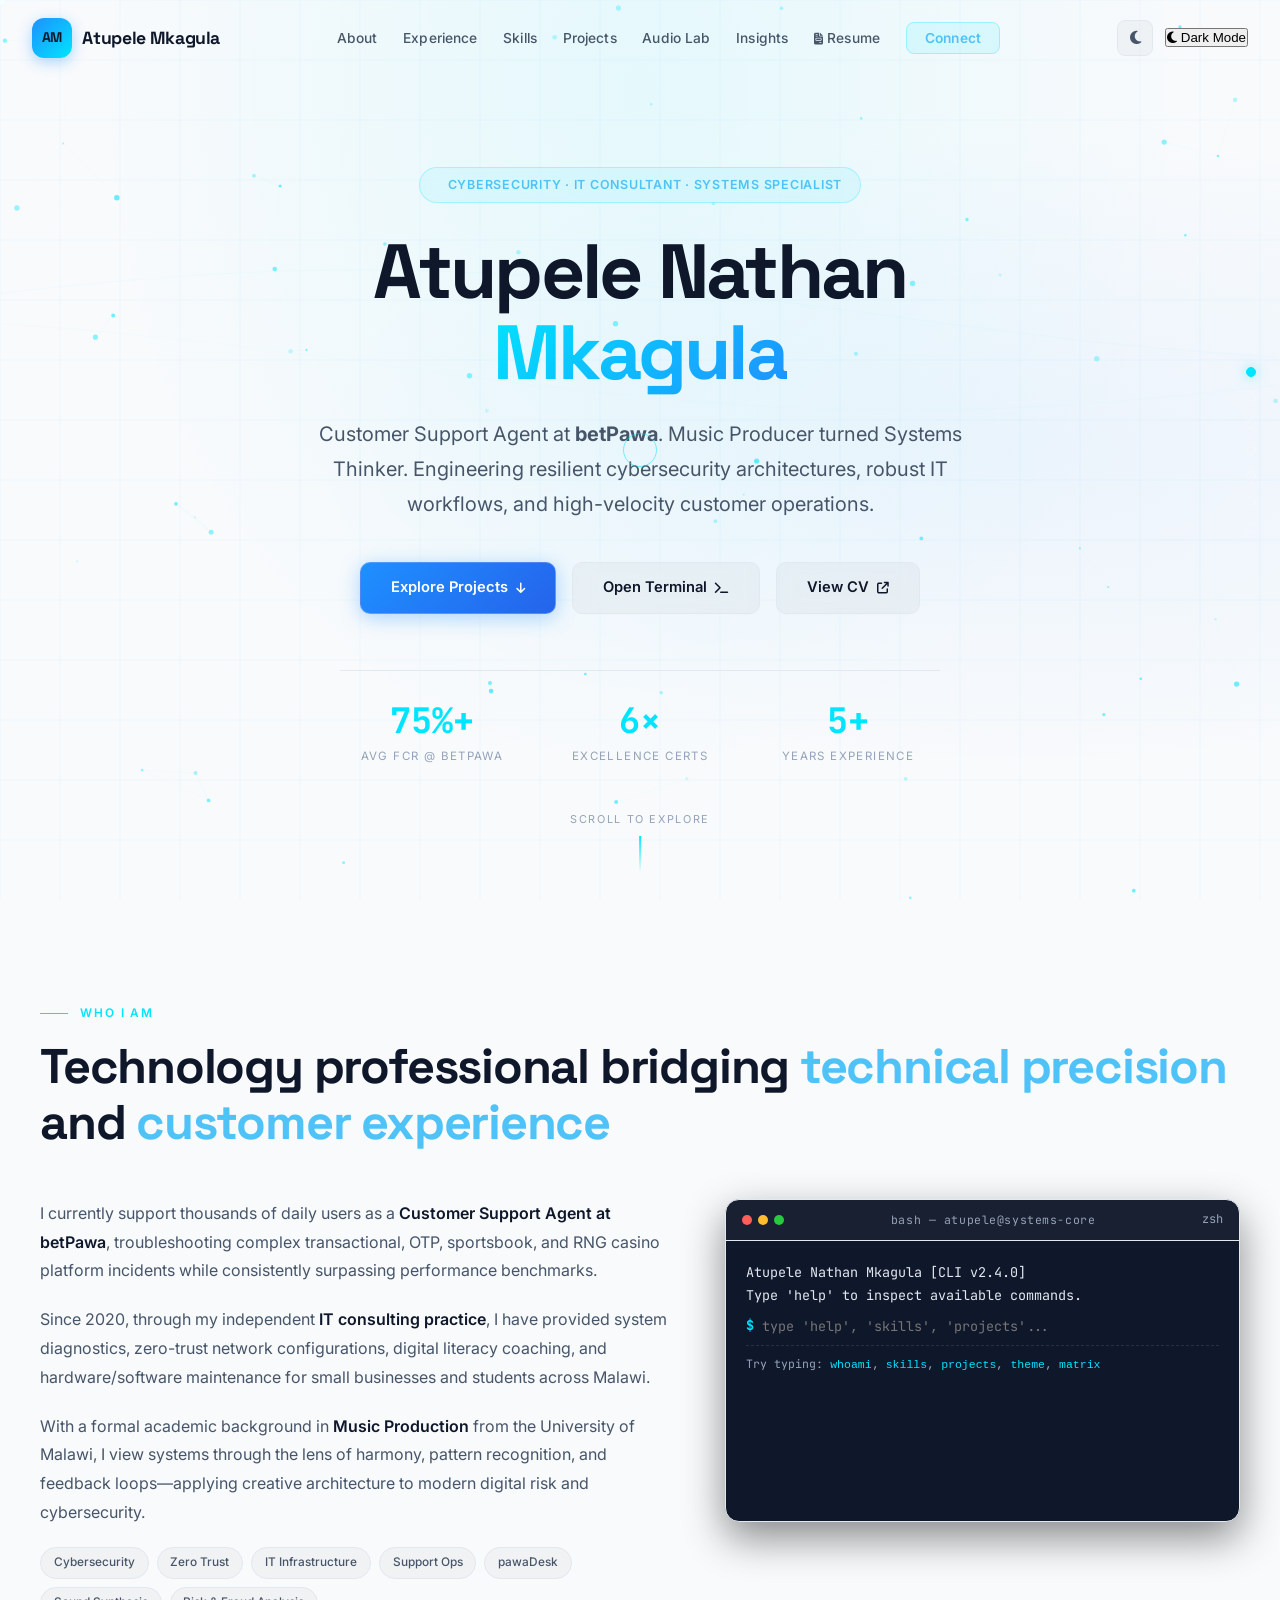
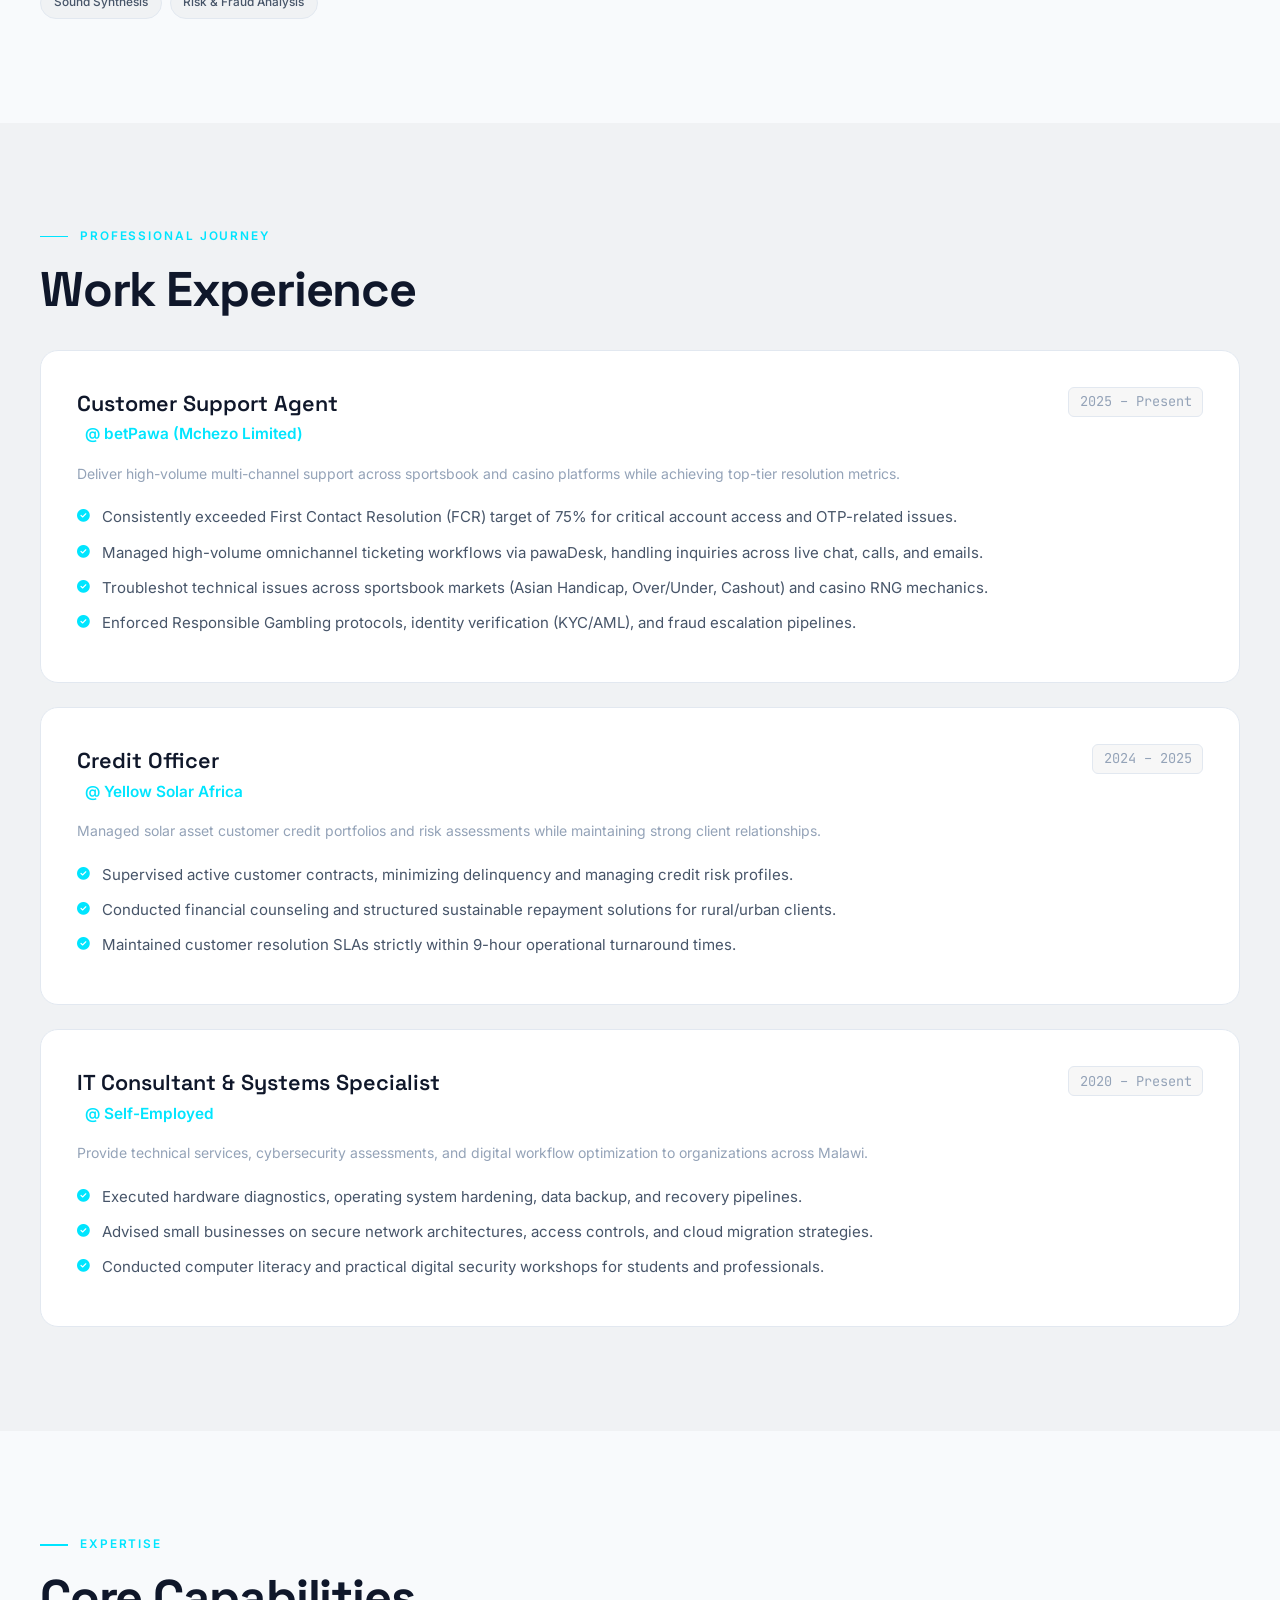
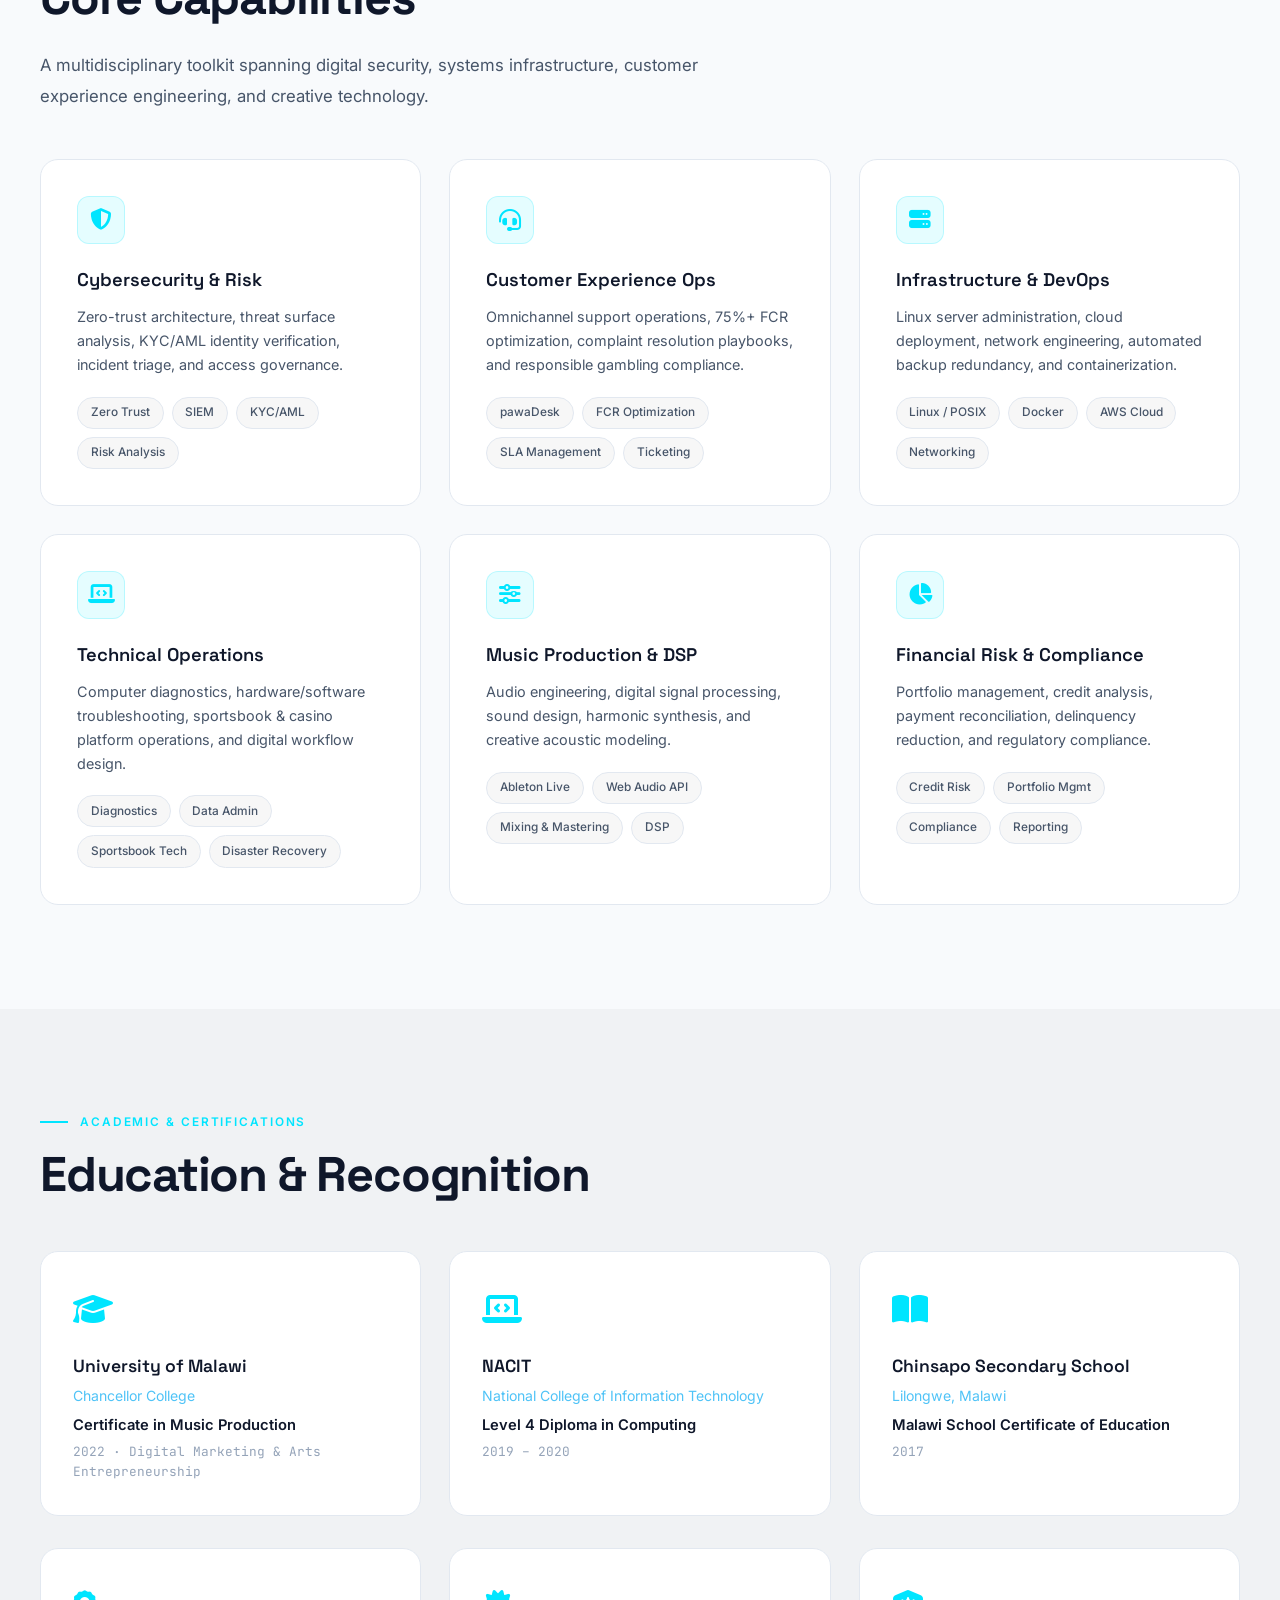
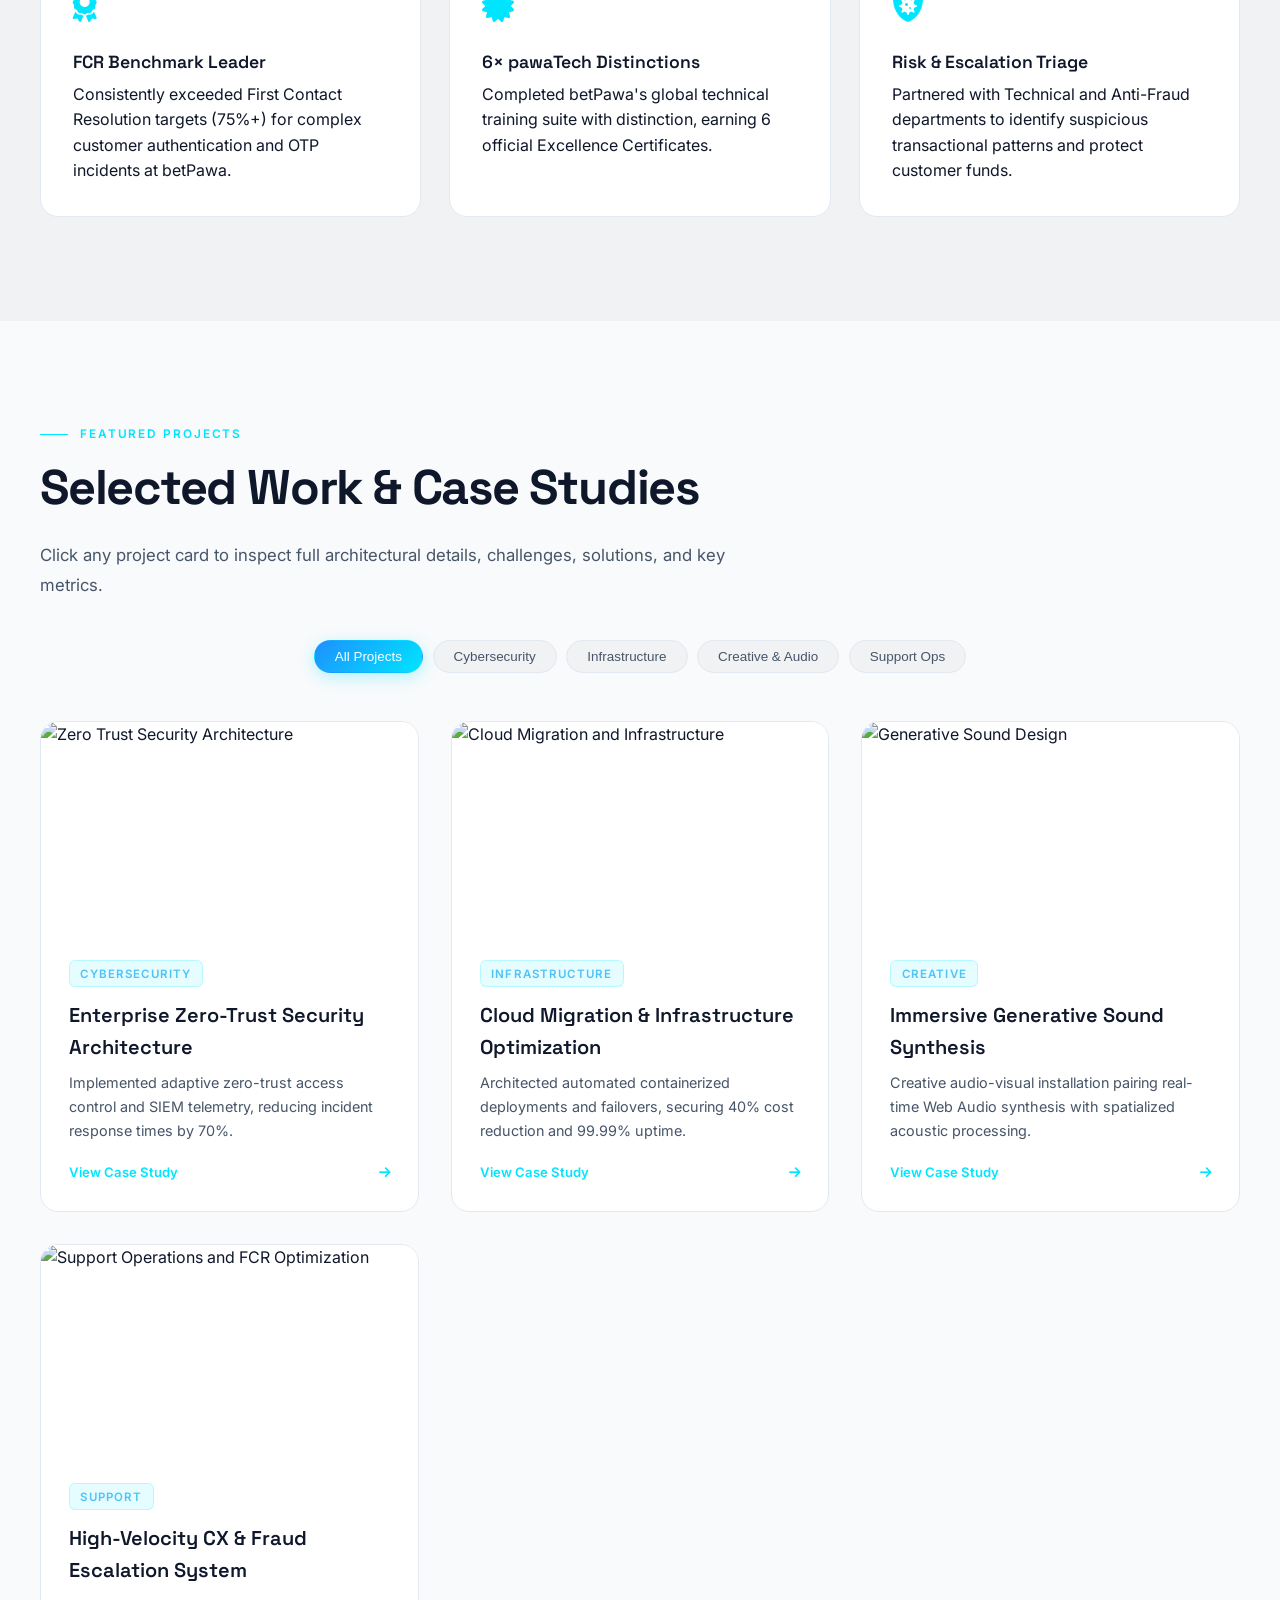
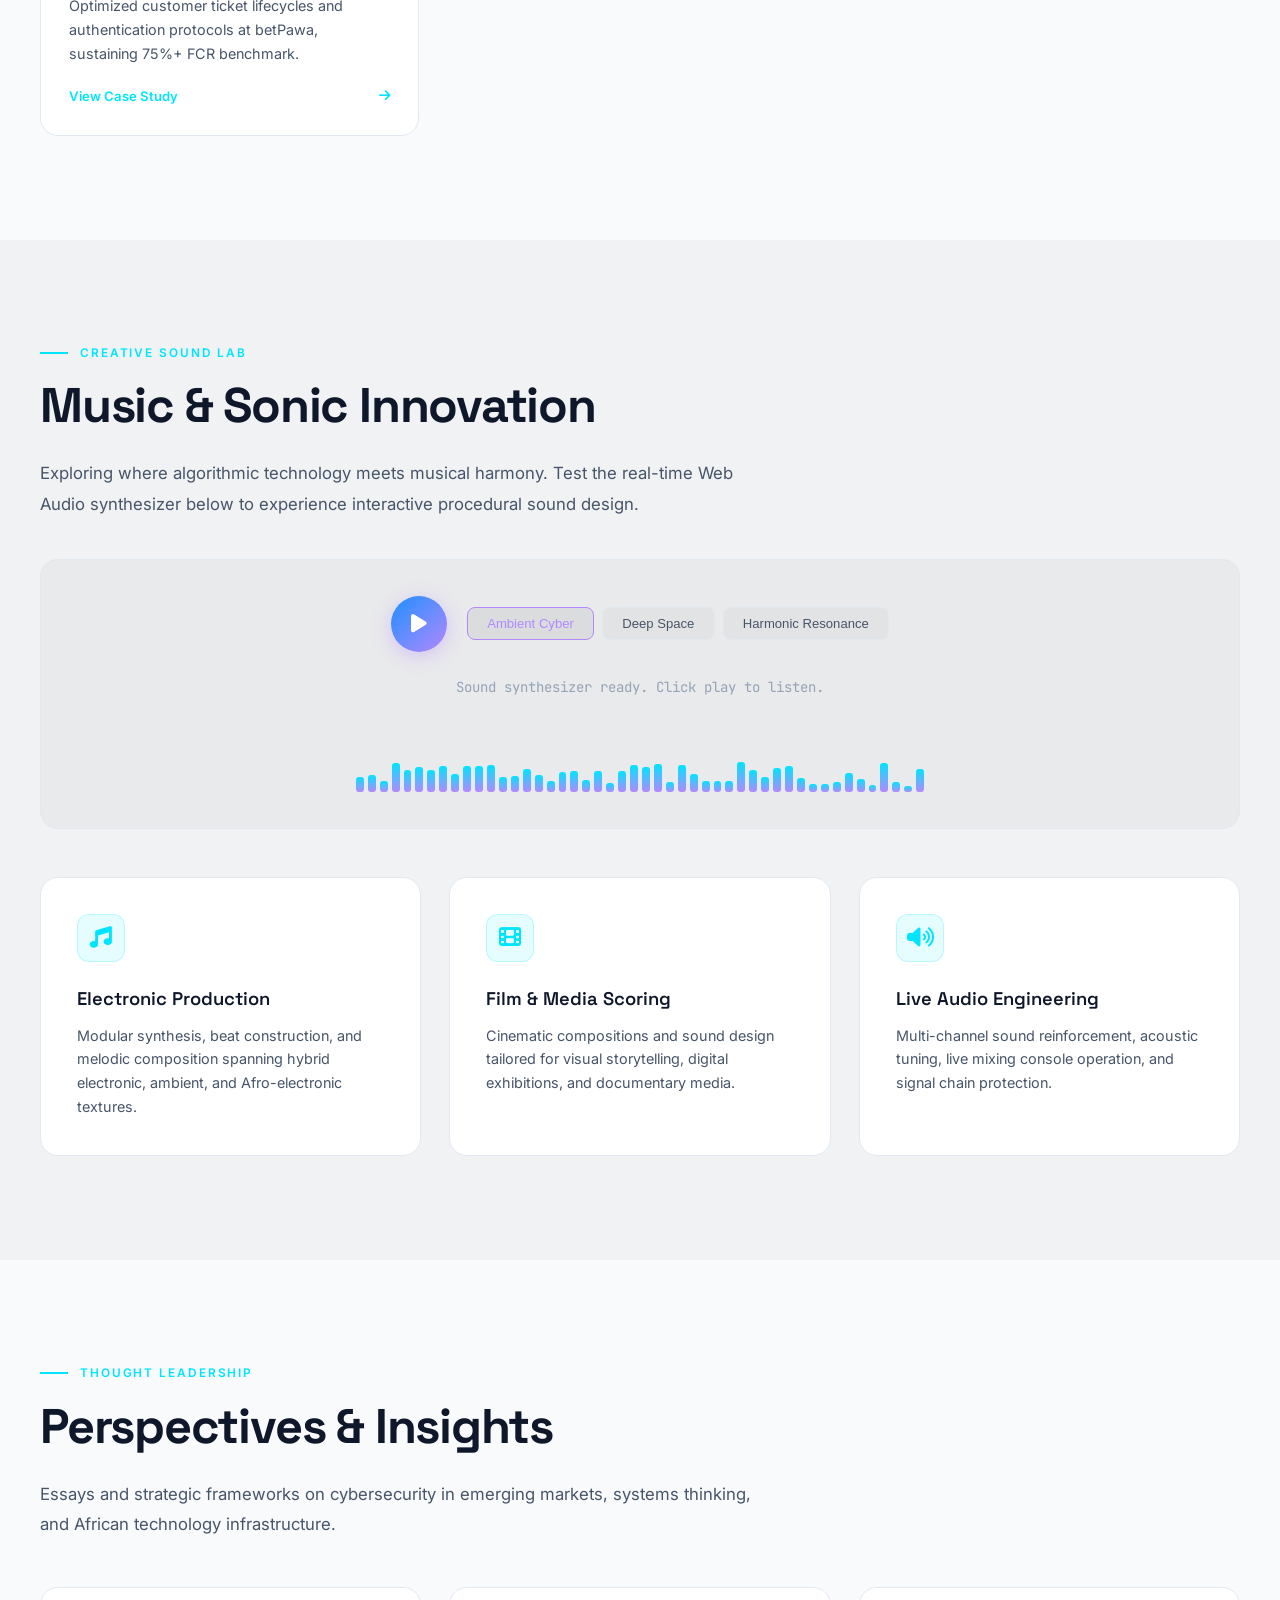
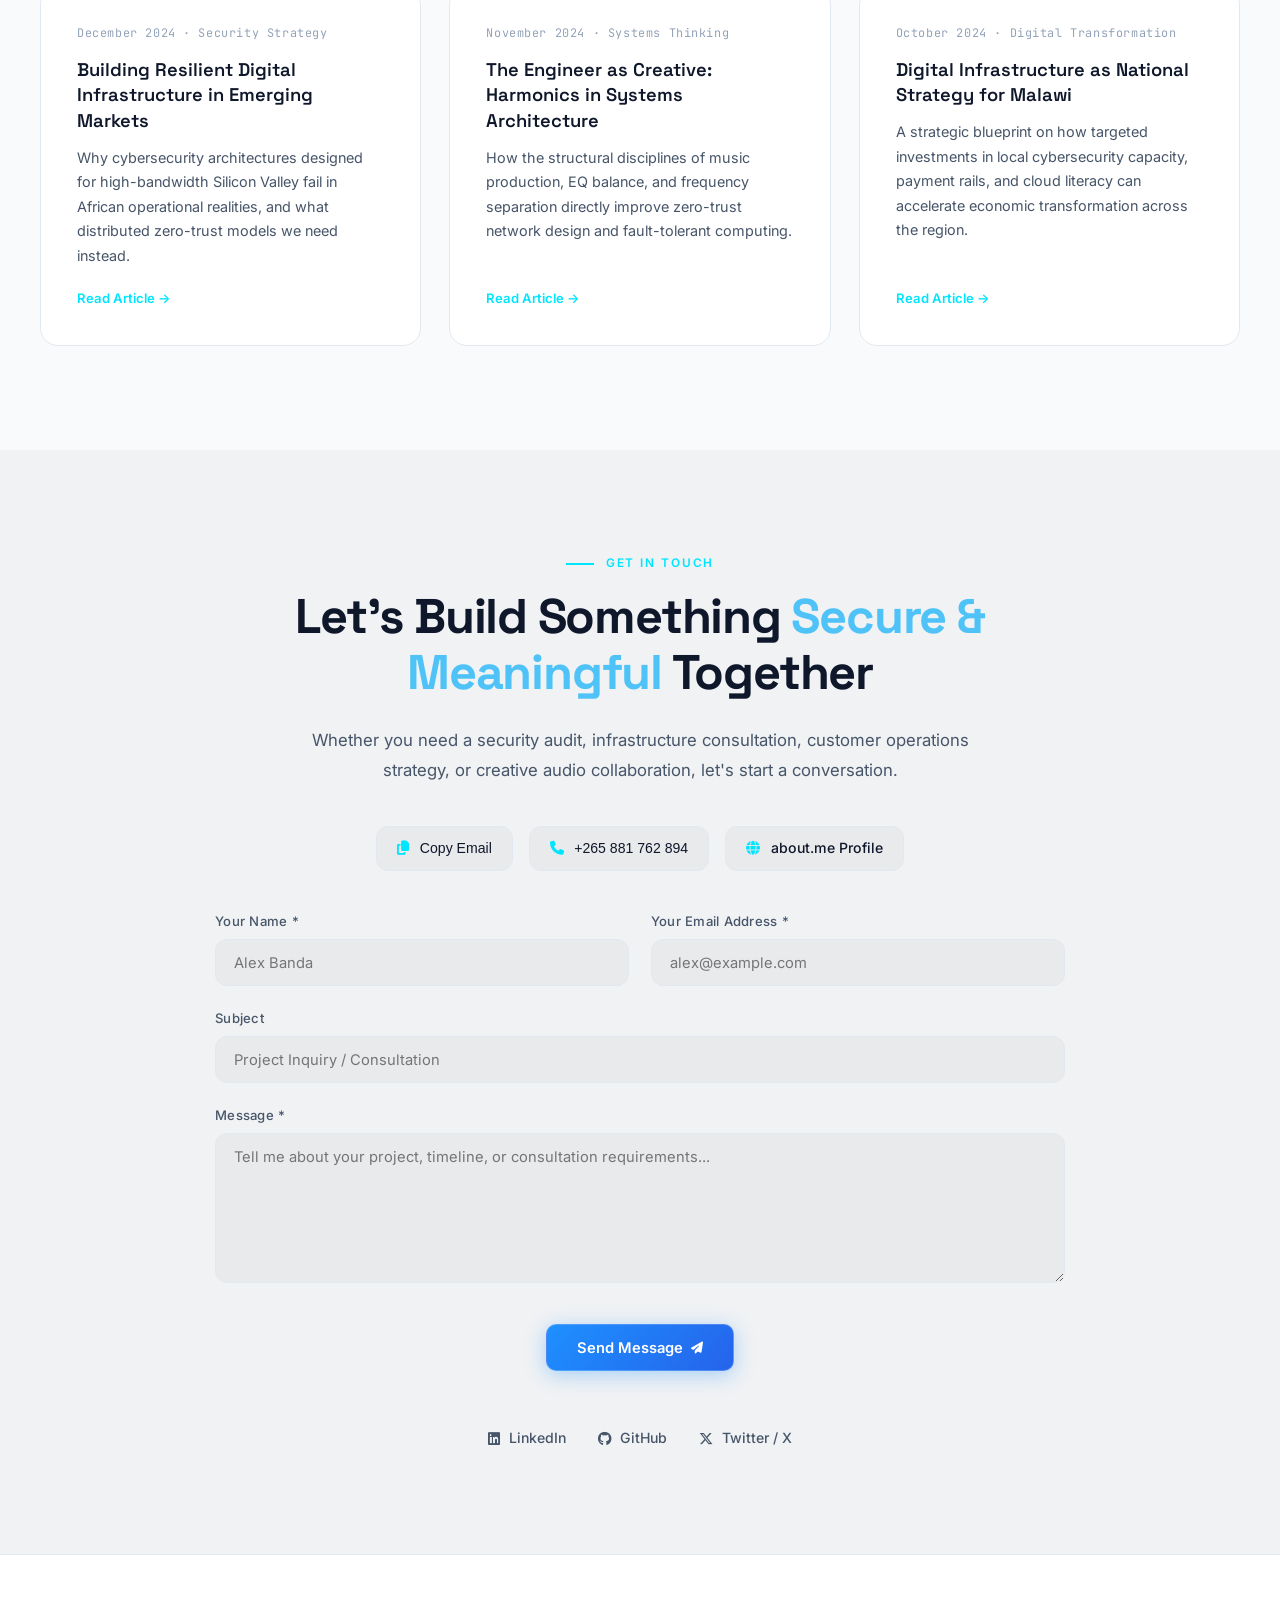
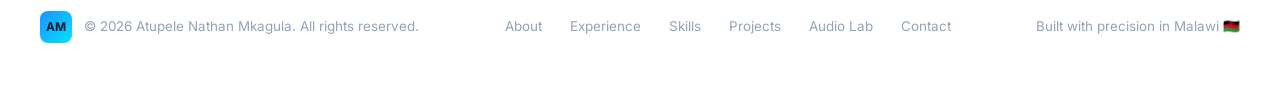
==== commit 5fd2d892: "code upgrade" ====
--- a/index.html
+++ b/index.html
@@ -1,1045 +1,768 @@
-<!DOCTYPE html>
-<html lang="en">
-<head>
-    <meta charset="UTF-8">
-    <meta name="viewport" content="width=device-width, initial-scale=1.0, viewport-fit=cover">
-    <title>Atupele Nathan Mkagula</title>
-    
-    <script src="https://cdn.tailwindcss.com"></script>
-    <link rel="stylesheet" href="https://cdnjs.cloudflare.com/ajax/libs/font-awesome/6.5.1/css/all.min.css">
-    <link rel="stylesheet" href="https://cdn.jsdelivr.net/npm/@fontsource/inter@5.0.16/400.css">
-    <link rel="stylesheet" href="https://cdn.jsdelivr.net/npm/@fontsource/inter@5.0.16/500.css">
-    <link rel="stylesheet" href="https://cdn.jsdelivr.net/npm/@fontsource/inter@5.0.16/600.css">
-    <link rel="stylesheet" href="https://cdn.jsdelivr.net/npm/@fontsource/inter@5.0.16/700.css">
-    <link rel="stylesheet" href="https://cdn.jsdelivr.net/npm/@fontsource/inter@5.0.16/800.css">
-    <link rel="stylesheet" href="https://cdn.jsdelivr.net/npm/@fontsource/space-grotesk@5.0.18/300.css">
-    <link rel="stylesheet" href="https://cdn.jsdelivr.net/npm/@fontsource/space-grotesk@5.0.18/400.css">
-    <link rel="stylesheet" href="https://cdn.jsdelivr.net/npm/@fontsource/space-grotesk@5.0.18/500.css">
-    <link rel="stylesheet" href="https://cdn.jsdelivr.net/npm/@fontsource/space-grotesk@5.0.18/600.css">
-    <link rel="stylesheet" href="https://cdn.jsdelivr.net/npm/@fontsource/space-grotesk@5.0.18/700.css">
-    
-    <style>
-        *, *::before, *::after { margin: 0; padding: 0; box-sizing: border-box; }
-        
-        :root {
-            --brand-blue: #1e90ff;
-            --brand-light: #4fc3f7;
-            --brand-gold: #ffd700;
-            --brand-purple: #b388ff;
-            --brand-green: #69f0ae;
-            --brand-warm: #ffab40;
-            --duration-fast: 220ms;
-            --duration-medium: 520ms;
-            --duration-long: 800ms;
-            --easing: cubic-bezier(.2,.9,.3,1);
-            --card-ease: cubic-bezier(.16,.84,.32,1);
-            --spring: cubic-bezier(.34,1.56,.64,1);
-            --font-body: 'Inter', -apple-system, sans-serif;
-            --font-display: 'Space Grotesk', sans-serif;
-        }
-
-        body {
-            --bg-primary: #0a0a0f;
-            --bg-secondary: #111117;
-            --bg-tertiary: #1a1a24;
-            --text-primary: #f0f0f0;
-            --text-secondary: rgba(240,240,240,0.6);
-            --text-muted: rgba(240,240,240,0.35);
-            --border-light: rgba(255,255,255,0.08);
-            --card-bg: rgba(255,255,255,0.04);
-            --card-glass: rgba(255,255,255,0.06);
-            --nav-bg: rgba(10,10,15,0.85);
-            --surface: rgba(255,255,255,0.03);
-            --vh: 1vh;
-        }
-
-        body.light-mode {
-            --bg-primary: #fafafa;
-            --bg-secondary: #ffffff;
-            --bg-tertiary: #f4f4f7;
-            --text-primary: #18181b;
-            --text-secondary: #52525b;
-            --text-muted: #a1a1aa;
-            --border-light: #e4e4e7;
-            --card-bg: #ffffff;
-            --card-glass: rgba(255,255,255,0.8);
-            --nav-bg: rgba(255,255,255,0.92);
-            --surface: rgba(0,0,0,0.03);
-        }
-
-        html {
-            scroll-behavior: smooth;
-            scrollbar-width: thin;
-            scrollbar-color: rgba(255,255,255,0.15) transparent;
-        }
-        
-        body {
-            background-color: var(--bg-primary);
-            color: var(--text-primary);
-            font-family: var(--font-body);
-            overflow-x: hidden;
-            -webkit-font-smoothing: antialiased;
-            -moz-osx-font-smoothing: grayscale;
-            cursor: none;
-            transition: background-color 0.4s ease, color 0.3s ease;
-        }
-
-        .loader { position: fixed; inset: 0; z-index: 10000; background: #0a0a0f; display: flex; align-items: center; justify-content: center; flex-direction: column; gap: 1.5rem; transition: opacity 0.6s, visibility 0.6s; }
-        .loader.hidden { opacity: 0; visibility: hidden; pointer-events: none; }
-        .loader-bar { width: 120px; height: 2px; background: rgba(255,255,255,0.1); border-radius: 2px; overflow: hidden; }
-        .loader-bar-inner { height: 100%; background: var(--brand-light); border-radius: 2px; animation: loader-progress 1.5s ease-in-out forwards; }
-        @keyframes loader-progress { 0% { width: 0%; } 100% { width: 100%; } }
-        .loader-text { font-family: var(--font-display); font-size: 0.75rem; letter-spacing: 0.15em; text-transform: uppercase; color: var(--text-secondary); }
-
-        #cursor { position: fixed; top: 0; left: 0; width: 12px; height: 12px; background: var(--brand-gold); border-radius: 50%; pointer-events: none; z-index: 9999; transform: translate(-50%,-50%); transition: width 220ms var(--spring), height 220ms var(--spring), background 220ms, opacity 220ms; mix-blend-mode: exclusion; }
-        #cursor-ring { position: fixed; top: 0; left: 0; width: 36px; height: 36px; border: 1.5px solid rgba(255,215,0,0.55); border-radius: 50%; pointer-events: none; z-index: 9998; transform: translate(-50%,-50%); transition: width 380ms var(--easing), height 380ms var(--easing), border-color 380ms, transform 380ms var(--easing); }
-        body.cursor-hover #cursor { width: 20px; height: 20px; }
-        body.cursor-hover #cursor-ring { width: 54px; height: 54px; border-color: rgba(255,215,0,0.4); }
-
-        @media (hover: none) and (pointer: coarse), (prefers-reduced-motion: reduce) { body { cursor: auto; } #cursor, #cursor-ring { display: none; } }
-
-        .nav { position: fixed; top: 0; left: 0; right: 0; z-index: 1000; padding: 1rem 2rem; transition: all 0.4s var(--card-ease); }
-        .nav.scrolled { background: var(--nav-bg); backdrop-filter: blur(20px); -webkit-backdrop-filter: blur(20px); border-bottom: 1px solid var(--border-light); padding: 0.7rem 2rem; }
-        .nav-inner { max-width: 1400px; margin: 0 auto; display: flex; align-items: center; justify-content: space-between; }
-        .nav-logo { font-family: var(--font-display); font-weight: 700; font-size: 1.15rem; letter-spacing: -0.02em; color: var(--text-primary); text-decoration: none; display: flex; align-items: center; gap: 0.5rem; cursor: none; }
-        .nav-logo .logo-dot { width: 8px; height: 8px; border-radius: 50%; background: var(--brand-light); display: inline-block; animation: pulse-dot 2s ease-in-out infinite; }
-        @keyframes pulse-dot { 0%,100% { opacity:1; transform:scale(1); } 50% { opacity:0.5; transform:scale(0.7); } }
-        
-        .nav-links { display: flex; gap: 2rem; list-style: none; align-items: center; }
-        .nav-links a { color: var(--text-secondary); text-decoration: none; font-size: 0.85rem; font-weight: 500; letter-spacing: 0.02em; transition: color 0.3s; position: relative; cursor: none; }
-        .nav-links a:hover { color: var(--text-primary); }
-        .nav-links a::after { content: ''; position: absolute; bottom: -4px; left: 0; width: 0; height: 2px; background: linear-gradient(90deg, var(--brand-blue), var(--brand-light)); border-radius: 999px; transition: width 280ms var(--spring); }
-        .nav-links a:hover::after, .nav-links a.active::after { width: 100%; }
-        
-        .nav-cta { padding: 0.5rem 1.25rem; background: rgba(79,195,247,0.1); border: 1px solid rgba(79,195,247,0.3); border-radius: 8px; color: var(--brand-light) !important; font-weight: 600 !important; transition: all 0.3s !important; }
-        .nav-cta:hover { background: rgba(79,195,247,0.2) !important; border-color: var(--brand-light) !important; }
-        .nav-cta::after { display: none !important; }
-
-        .nav-hamburger { display: none; flex-direction: column; gap: 5px; cursor: none; background: none; border: none; padding: 4px; }
-        .nav-hamburger span { width: 24px; height: 2px; background: var(--text-primary); border-radius: 2px; transition: all 0.3s; }
-
-        #dark-mode-toggle { background: transparent; border: none; color: var(--text-secondary); font-size: 1.1rem; cursor: none; padding: 0.5rem; border-radius: 50%; transition: all 0.3s; }
-        #dark-mode-toggle:hover { color: var(--brand-light); transform: rotate(15deg) scale(1.1); }
-
-        .hero-section { position: relative; min-height: 100vh; min-height: calc(var(--vh, 1vh) * 100); display: flex; align-items: center; justify-content: center; overflow: hidden; }
-        .hero-bg { position: absolute; inset: 0; z-index: 0; }
-        .hero-bg-image { position: absolute; inset: 0; background-size: cover; background-position: center; transition: transform 8s ease-out; }
-        .hero-section:hover .hero-bg-image { transform: scale(1.03); }
-        .hero-bg-overlay { position: absolute; inset: 0; z-index: 1; background: radial-gradient(ellipse at 30% 50%, rgba(0,50,80,0.4) 0%, transparent 60%), radial-gradient(ellipse at 70% 30%, rgba(0,30,60,0.3) 0%, transparent 50%), linear-gradient(to bottom, rgba(10,10,15,0.3), rgba(10,10,15,0.8)); }
-        .light-mode .hero-bg-overlay { background: radial-gradient(ellipse at 30% 50%, rgba(30,144,255,0.15) 0%, transparent 60%), radial-gradient(ellipse at 70% 30%, rgba(30,144,255,0.1) 0%, transparent 50%), linear-gradient(to bottom, rgba(250,250,250,0.5), rgba(250,250,250,0.85)); }
-        .hero-canvas { position: absolute; inset: 0; z-index: 2; pointer-events: none; }
-        
-        .hero-content { position: relative; z-index: 10; text-align: center; max-width: 900px; padding: 2rem; }
-        .hero-label { display: inline-flex; align-items: center; gap: 0.5rem; padding: 0.4rem 1rem; border-radius: 100px; font-size: 0.75rem; font-weight: 600; letter-spacing: 0.08em; text-transform: uppercase; margin-bottom: 1.5rem; backdrop-filter: blur(10px); -webkit-backdrop-filter: blur(10px); background: rgba(79,195,247,0.1); border: 1px solid rgba(79,195,247,0.2); color: var(--brand-light); }
-        .hero-title { font-family: var(--font-display); font-weight: 700; font-size: clamp(2.5rem, 6vw, 4.5rem); line-height: 1.08; letter-spacing: -0.03em; margin-bottom: 1.5rem; }
-        .hero-title .highlight { background: linear-gradient(135deg, var(--brand-blue), var(--brand-light)); -webkit-background-clip: text; -webkit-text-fill-color: transparent; background-clip: text; }
-        .hero-subtitle { font-size: clamp(1rem, 2vw, 1.2rem); color: var(--text-secondary); line-height: 1.7; max-width: 650px; margin: 0 auto 2.5rem; font-weight: 400; }
-        .hero-cta-group { display: flex; gap: 1rem; justify-content: center; flex-wrap: wrap; }
-        
-        .btn-glow { position: relative; overflow: hidden; transition: transform 280ms var(--spring), box-shadow 280ms; background: linear-gradient(135deg, var(--brand-blue), #3b82f6); color: white; border: none; padding: 0.85rem 2rem; border-radius: 8px; font-size: 0.9rem; font-weight: 600; font-family: var(--font-body); cursor: none; text-decoration: none; display: inline-flex; align-items: center; gap: 0.5rem; }
-        .btn-glow::before { content: ''; position: absolute; inset: 0; background: linear-gradient(120deg, transparent 30%, rgba(255,255,255,0.18) 50%, transparent 70%); transform: translateX(-100%); transition: transform 500ms var(--easing); }
-        .btn-glow:hover::before { transform: translateX(100%); }
-        .btn-glow:hover { transform: scale(1.04) translateY(-2px); box-shadow: 0 8px 28px rgba(30,144,255,0.35); }
-        .btn-glow:active { transform: scale(0.97); }
-        
-        .btn-outline { padding: 0.85rem 2rem; border-radius: 8px; font-size: 0.9rem; font-weight: 600; font-family: var(--font-body); cursor: none; transition: all 0.3s; text-decoration: none; display: inline-flex; align-items: center; gap: 0.5rem; background: transparent; color: var(--text-primary); border: 1px solid var(--border-light); backdrop-filter: blur(10px); }
-        .btn-outline:hover { border-color: var(--text-secondary); transform: translateY(-2px); }
-
-        .scroll-indicator { position: absolute; bottom: 2rem; left: 50%; transform: translateX(-50%); z-index: 10; display: flex; flex-direction: column; align-items: center; gap: 0.5rem; color: var(--text-secondary); font-size: 0.7rem; letter-spacing: 0.1em; text-transform: uppercase; }
-        .scroll-indicator .scroll-line { width: 1px; height: 40px; background: linear-gradient(to bottom, var(--text-secondary), transparent); animation: scroll-pulse 2s ease-in-out infinite; }
-        @keyframes scroll-pulse { 0%,100% { opacity:1; height:40px; } 50% { opacity:0.3; height:20px; } }
-
-        .section { padding: 6rem 2rem; position: relative; }
-        .section-inner { max-width: 1200px; margin: 0 auto; }
-        .section-label { font-size: 0.7rem; font-weight: 600; letter-spacing: 0.15em; text-transform: uppercase; color: var(--brand-light); margin-bottom: 1rem; display: flex; align-items: center; gap: 0.75rem; }
-        .section-label::before { content: ''; width: 24px; height: 1px; background: var(--brand-light); }
-        .section-title { font-family: var(--font-display); font-weight: 700; font-size: clamp(2rem, 4vw, 3rem); letter-spacing: -0.02em; line-height: 1.15; margin-bottom: 1.5rem; }
-        .section-description { font-size: 1.05rem; color: var(--text-secondary); line-height: 1.75; max-width: 700px; }
-
-        .glass-card { background: var(--card-glass); backdrop-filter: blur(20px); -webkit-backdrop-filter: blur(20px); border: 1px solid var(--border-light); border-radius: 16px; padding: 2rem; transition: all 0.4s var(--card-ease); }
-        .glass-card:hover { border-color: rgba(255,255,255,0.15); transform: translateY(-4px); box-shadow: 0 20px 60px rgba(0,0,0,0.3); }
-        .light-mode .glass-card:hover { box-shadow: 0 20px 60px rgba(30,144,255,0.1); border-color: var(--brand-blue); }
-
-        .ripple { position: absolute; border-radius: 50%; background: rgba(30,144,255,0.18); transform: scale(0); animation: ripple-anim 600ms var(--easing) forwards; pointer-events: none; }
-        @keyframes ripple-anim { to { transform: scale(4); opacity: 0; } }
-
-        .about-grid { display: grid; grid-template-columns: 1fr 1fr; gap: 4rem; align-items: center; margin-top: 3rem; }
-        .about-portrait { position: relative; aspect-ratio: 4/5; border-radius: 20px; overflow: hidden; background: var(--surface); border: 1px solid var(--border-light); }
-        .about-portrait img { width: 100%; height: 100%; object-fit: cover; transition: transform 0.6s var(--card-ease); }
-        .about-portrait:hover img { transform: scale(1.05); }
-        .about-stats { display: grid; grid-template-columns: repeat(3, 1fr); gap: 1.5rem; margin-top: 2.5rem; }
-        .stat-item { text-align: center; padding: 1.25rem; background: var(--surface); border: 1px solid var(--border-light); border-radius: 12px; transition: all 0.3s; }
-        .stat-item:hover { border-color: rgba(255,255,255,0.15); background: rgba(255,255,255,0.06); }
-        .light-mode .stat-item:hover { border-color: var(--brand-blue); }
-        .stat-number { font-family: var(--font-display); font-size: 2rem; font-weight: 700; color: var(--brand-light); line-height: 1; margin-bottom: 0.4rem; }
-        .stat-label { font-size: 0.75rem; color: var(--text-muted); text-transform: uppercase; letter-spacing: 0.08em; font-weight: 500; }
-        .about-text p { margin-bottom: 1.25rem; color: var(--text-secondary); line-height: 1.8; }
-        .about-text p strong { color: var(--text-primary); font-weight: 600; }
-
-        .terminal { font-family: ui-monospace, SFMono-Regular, Menlo, Monaco, monospace; background: #070707; color: #00ff9f; padding: 1.5rem; border-radius: 16px; border: 1px solid var(--border-light); font-size: 0.85rem; line-height: 1.8; }
-        .terminal .cmd { color: var(--brand-light); }
-        .light-mode .terminal { background: #1a1a2e; }
-
-        .skills-grid { display: grid; grid-template-columns: repeat(auto-fit, minmax(320px, 1fr)); gap: 1.5rem; margin-top: 3rem; }
-        .skill-card { padding: 1.75rem; position: relative; overflow: hidden; }
-        .skill-card::before { content: ''; position: absolute; top: 0; left: 0; right: 0; height: 2px; background: linear-gradient(90deg, transparent, var(--card-accent, var(--brand-light)), transparent); opacity: 0; transition: opacity 0.4s; }
-        .skill-card:hover::before { opacity: 1; }
-        .skill-icon { width: 44px; height: 44px; border-radius: 10px; display: flex; align-items: center; justify-content: center; margin-bottom: 1.25rem; font-size: 1.25rem; }
-        .skill-card h3 { font-family: var(--font-display); font-weight: 600; font-size: 1.1rem; margin-bottom: 0.75rem; }
-        .skill-card p { font-size: 0.88rem; color: var(--text-secondary); line-height: 1.65; }
-        .skill-tags { display: flex; flex-wrap: wrap; gap: 0.4rem; margin-top: 1rem; }
-        .skill-tag { padding: 0.25rem 0.65rem; border-radius: 100px; font-size: 0.7rem; font-weight: 500; background: rgba(255,255,255,0.06); border: 1px solid rgba(255,255,255,0.08); color: var(--text-secondary); }
-
-        .experience-card { padding: 2rem; }
-        .experience-card .exp-header { display: flex; justify-content: space-between; align-items: flex-start; margin-bottom: 1rem; flex-wrap: wrap; gap: 0.5rem; }
-        .experience-card h3 { font-family: var(--font-display); font-size: 1.3rem; font-weight: 600; }
-        .experience-card .exp-company { color: var(--brand-light); font-weight: 600; font-size: 0.95rem; }
-        .experience-card .exp-date { color: var(--text-muted); font-size: 0.85rem; }
-        .experience-card ul { list-style: none; margin-top: 1rem; }
-        .experience-card ul li { display: flex; align-items: flex-start; gap: 0.5rem; font-size: 0.9rem; color: var(--text-secondary); line-height: 1.6; margin-bottom: 0.5rem; }
-        .experience-card ul li i { color: var(--brand-light); margin-top: 4px; font-size: 0.75rem; flex-shrink: 0; }
-
-        .edu-grid { display: grid; grid-template-columns: repeat(auto-fit, minmax(300px, 1fr)); gap: 1.5rem; margin-top: 3rem; }
-        .edu-card { padding: 2rem; }
-        .edu-card .edu-icon { font-size: 2rem; margin-bottom: 1rem; }
-        .edu-card h3 { font-family: var(--font-display); font-weight: 600; font-size: 1.05rem; margin-bottom: 0.25rem; }
-        .edu-card .edu-school { color: var(--text-secondary); font-size: 0.85rem; margin-bottom: 0.5rem; }
-        .edu-card .edu-degree { font-weight: 600; font-size: 0.9rem; margin-bottom: 0.25rem; }
-        .edu-card .edu-year { color: var(--text-muted); font-size: 0.8rem; }
-
-        .achieve-grid { display: grid; grid-template-columns: repeat(auto-fit, minmax(280px, 1fr)); gap: 1.5rem; margin-top: 3rem; }
-        .achieve-card { padding: 2rem; background: linear-gradient(135deg, rgba(30,144,255,0.08), rgba(79,195,247,0.03)); border: 1px solid rgba(79,195,247,0.12); }
-        .achieve-card:hover { border-color: rgba(79,195,247,0.3); }
-        .achieve-card .achieve-icon { font-size: 2rem; margin-bottom: 1rem; }
-        .achieve-card h3 { font-family: var(--font-display); font-weight: 600; font-size: 1.05rem; margin-bottom: 0.5rem; }
-        .achieve-card p { font-size: 0.88rem; color: var(--text-secondary); line-height: 1.65; }
-
-        .projects-grid { display: grid; grid-template-columns: repeat(auto-fit, minmax(350px, 1fr)); gap: 2rem; margin-top: 3rem; }
-        .project-card { padding: 0; overflow: hidden; }
-        .project-card-image { height: 200px; position: relative; overflow: hidden; }
-        .project-card-image img { width: 100%; height: 100%; object-fit: cover; transition: transform 0.6s var(--card-ease); }
-        .project-card:hover .project-card-image img { transform: scale(1.08); }
-        .project-card-image-overlay { position: absolute; inset: 0; background: linear-gradient(to bottom, transparent, rgba(10,10,15,0.8)); }
-        .project-card-body { padding: 1.75rem; }
-        .project-card-label { font-size: 0.7rem; font-weight: 600; letter-spacing: 0.1em; text-transform: uppercase; margin-bottom: 0.75rem; display: inline-block; padding: 0.2rem 0.6rem; border-radius: 4px; background: rgba(79,195,247,0.1); color: var(--brand-light); border: 1px solid rgba(79,195,247,0.15); }
-        .project-card h3 { font-family: var(--font-display); font-weight: 600; font-size: 1.2rem; margin-bottom: 0.5rem; }
-        .project-card p { font-size: 0.88rem; color: var(--text-secondary); line-height: 1.65; }
-
-        .music-visualizer { display: flex; align-items: flex-end; justify-content: center; gap: 3px; height: 60px; margin-top: 2rem; padding: 2rem; background: var(--surface); border: 1px solid var(--border-light); border-radius: 16px; }
-        .viz-bar { width: 4px; background: linear-gradient(to top, var(--brand-purple), var(--brand-light)); border-radius: 2px; animation: viz-bounce 1s ease-in-out infinite; }
-        @keyframes viz-bounce { 0%,100% { height: 10px; } 50% { height: var(--bar-height, 40px); } }
-
-        .thought-grid { display: grid; grid-template-columns: repeat(auto-fit, minmax(300px, 1fr)); gap: 1.5rem; margin-top: 3rem; }
-        .thought-card { padding: 2rem; cursor: none; }
-        .thought-card .thought-date { font-size: 0.72rem; color: var(--text-muted); margin-bottom: 1rem; letter-spacing: 0.05em; }
-        .thought-card h3 { font-family: var(--font-display); font-weight: 600; font-size: 1.1rem; margin-bottom: 0.5rem; line-height: 1.35; transition: color 0.3s; }
-        .thought-card:hover h3 { color: var(--brand-light); }
-        .thought-card p { font-size: 0.85rem; color: var(--text-secondary); line-height: 1.65; }
-        .thought-card .read-more { display: inline-flex; align-items: center; gap: 0.4rem; margin-top: 1.25rem; font-size: 0.8rem; font-weight: 600; color: var(--brand-light); transition: gap 0.3s; }
-        .thought-card:hover .read-more { gap: 0.7rem; }
-
-        .contact-inner { max-width: 800px; margin: 0 auto; text-align: center; }
-        .contact-form { display: grid; grid-template-columns: 1fr 1fr; gap: 1.25rem; text-align: left; margin-top: 3rem; }
-        .contact-form .full-width { grid-column: 1 / -1; }
-        .form-group label { display: block; font-size: 0.8rem; font-weight: 500; color: var(--text-secondary); margin-bottom: 0.5rem; letter-spacing: 0.03em; }
-        .form-group input, .form-group textarea { width: 100%; padding: 0.85rem 1rem; background: var(--surface); border: 1px solid var(--border-light); border-radius: 10px; color: var(--text-primary); font-family: var(--font-body); font-size: 0.9rem; transition: all 0.3s; outline: none; }
-        .form-group input:focus, .form-group textarea:focus { border-color: rgba(79,195,247,0.4); background: rgba(255,255,255,0.06); box-shadow: 0 0 0 3px rgba(79,195,247,0.1); }
-        .form-group textarea { min-height: 140px; resize: vertical; }
-        .form-submit { grid-column: 1 / -1; display: flex; justify-content: center; margin-top: 0.5rem; }
-        .contact-links { display: flex; justify-content: center; gap: 2rem; margin-top: 3rem; flex-wrap: wrap; }
-        .contact-link { display: flex; align-items: center; gap: 0.5rem; color: var(--text-secondary); text-decoration: none; font-size: 0.85rem; font-weight: 500; transition: color 0.3s; cursor: none; }
-        .contact-link:hover { color: var(--text-primary); }
-
-        .contact-icons { display: flex; justify-content: center; gap: 1rem; margin-bottom: 2rem; }
-        .contact-icon-btn { width: 56px; height: 56px; border-radius: 50%; display: flex; align-items: center; justify-content: center; background: var(--card-glass); border: 1px solid var(--border-light); color: var(--brand-light); font-size: 1.2rem; transition: all 0.3s var(--spring); cursor: none; text-decoration: none; }
-        .contact-icon-btn:hover { transform: translateY(-4px) scale(1.08); border-color: var(--brand-light); box-shadow: 0 8px 24px rgba(79,195,247,0.2); }
-
-        .footer { padding: 3rem 2rem; border-top: 1px solid var(--border-light); background: var(--bg-secondary); }
-        .footer-inner { max-width: 1200px; margin: 0 auto; display: flex; justify-content: space-between; align-items: center; flex-wrap: wrap; gap: 1rem; }
-        .footer-text { font-size: 0.8rem; color: var(--text-muted); }
-        .footer-links { display: flex; gap: 1.5rem; }
-        .footer-links a { color: var(--text-muted); text-decoration: none; font-size: 0.8rem; transition: color 0.3s; cursor: none; }
-        .footer-links a:hover { color: var(--text-primary); }
-
-        #scroll-top { position: fixed; bottom: 32px; right: 32px; width: 48px; height: 48px; background: linear-gradient(135deg, var(--brand-blue), #3b82f6); color: white; border-radius: 50%; display: flex; align-items: center; justify-content: center; cursor: none; z-index: 200; opacity: 0; pointer-events: none; transform: translateY(16px) scale(0.85); transition: opacity 300ms, transform 350ms var(--spring), box-shadow 300ms; box-shadow: 0 6px 24px rgba(30,144,255,0.3); border: none; font-size: 1rem; }
-        #scroll-top.visible { opacity: 1; pointer-events: auto; transform: translateY(0) scale(1); }
-        #scroll-top:hover { box-shadow: 0 10px 36px rgba(30,144,255,0.45); transform: translateY(-3px) scale(1.07); }
-
-        .theme-nav { position: fixed; right: 1.5rem; top: 50%; transform: translateY(-50%); z-index: 100; display: flex; flex-direction: column; gap: 1rem; }
-        .theme-nav-dot { width: 10px; height: 10px; border-radius: 50%; border: 1.5px solid rgba(255,255,255,0.3); background: transparent; cursor: none; transition: all 0.3s; position: relative; }
-        .theme-nav-dot.active { border-color: var(--brand-light); background: var(--brand-light); box-shadow: 0 0 10px rgba(79,195,247,0.4); }
-        .theme-nav-dot:hover { border-color: rgba(255,255,255,0.6); transform: scale(1.3); }
-        .theme-nav-dot .tooltip { position: absolute; right: calc(100% + 10px); top: 50%; transform: translateY(-50%); background: rgba(10,10,15,0.9); backdrop-filter: blur(10px); border: 1px solid var(--border-light); padding: 0.35rem 0.75rem; border-radius: 6px; font-size: 0.7rem; font-weight: 500; white-space: nowrap; opacity: 0; pointer-events: none; transition: opacity 0.3s; color: var(--text-primary); }
-        .light-mode .theme-nav-dot .tooltip { background: rgba(255,255,255,0.95); }
-        .theme-nav-dot:hover .tooltip { opacity: 1; }
-
-        .mobile-menu { display: none; position: fixed; inset: 0; z-index: 999; background: rgba(10,10,15,0.95); backdrop-filter: blur(20px); -webkit-backdrop-filter: blur(20px); flex-direction: column; align-items: center; justify-content: center; gap: 2rem; }
-        .light-mode .mobile-menu { background: rgba(250,250,250,0.98); }
-        .mobile-menu.open { display: flex; }
-        .mobile-menu a { font-family: var(--font-display); font-size: 1.5rem; font-weight: 600; color: var(--text-primary); text-decoration: none; transition: color 0.3s; cursor: none; }
-        .mobile-menu a:hover { color: var(--brand-light); }
-        .mobile-close { position: absolute; top: 1.5rem; right: 1.5rem; background: none; border: none; color: var(--text-primary); font-size: 1.5rem; cursor: none; }
-
-        .fade-in { opacity: 0; transform: translateY(30px); transition: all 0.8s var(--card-ease); }
-        .fade-in.visible { opacity: 1; transform: translateY(0); }
-        .fade-in-delay-1 { transition-delay: 0.1s; }
-        .fade-in-delay-2 { transition-delay: 0.2s; }
-        .fade-in-delay-3 { transition-delay: 0.3s; }
-        .fade-in-delay-4 { transition-delay: 0.4s; }
-
-        @keyframes float { 0% { transform: translateY(0px) rotate(0deg); } 50% { transform: translateY(-10px) rotate(2deg); } 100% { transform: translateY(0px) rotate(0deg); } }
-        .animate-float { animation: float 6s ease-in-out infinite; }
-
-        .heading-font { font-family: var(--font-display); }
-
-        @media (max-width: 900px) {
-            .nav-links { display: none; }
-            .nav-hamburger { display: flex; }
-            .about-grid { grid-template-columns: 1fr; gap: 2rem; }
-            .about-portrait { max-height: 400px; }
-            .about-stats { grid-template-columns: repeat(3, 1fr); }
-            .projects-grid { grid-template-columns: 1fr; }
-            .contact-form { grid-template-columns: 1fr; }
-            .theme-nav { display: none; }
-            .section { padding: 4rem 1.5rem; }
-            .hero-cta-group { flex-direction: column; align-items: center; }
-            .skills-grid { grid-template-columns: 1fr; }
-        }
-        @media (max-width: 600px) {
-            .about-stats { grid-template-columns: 1fr; }
-            .thought-grid { grid-template-columns: 1fr; }
-            .footer-inner { flex-direction: column; text-align: center; }
-            .hero-title { font-size: 2.2rem; }
-            .edu-grid { grid-template-columns: 1fr; }
-            .achieve-grid { grid-template-columns: 1fr; }
-        }
-    </style>
-</head>
-
-<body>
-    <div class="loader" id="loader">
-        <div class="loader-text">Loading Experience</div>
-        <div class="loader-bar"><div class="loader-bar-inner"></div></div>
-    </div>
-
-    <div id="cursor"></div>
-    <div id="cursor-ring"></div>
-
-    <button id="scroll-top" aria-label="Scroll to top" onclick="window.scrollTo({top:0,behavior:'smooth'})">
-        <i class="fas fa-chevron-up"></i>
-    </button>
-
-    <nav class="theme-nav" id="themeNav">
-        <div class="theme-nav-dot active" data-target="hero"><span class="tooltip">Home</span></div>
-        <div class="theme-nav-dot" data-target="about"><span class="tooltip">About</span></div>
-        <div class="theme-nav-dot" data-target="skills"><span class="tooltip">Skills</span></div>
-        <div class="theme-nav-dot" data-target="projects"><span class="tooltip">Projects</span></div>
-        <div class="theme-nav-dot" data-target="contact"><span class="tooltip">Contact</span></div>
-    </nav>
-
-    <nav class="nav" id="mainNav">
-        <div class="nav-inner">
-            <button id="logo-btn" onclick="scrollToTop(event)" class="nav-logo" aria-label="Back to top">
-                <div class="w-10 h-10 bg-gradient-to-br from-blue-500 to-cyan-400 rounded-xl flex items-center justify-center text-white font-bold text-sm select-none flex-shrink-0">AM</div>
-                <span>Atupele Mkagula</span>
-            </button>
-            
-            <ul class="nav-links">
-                <li><a href="#about">About</a></li>
-                <li><a href="#experience">Experience</a></li>
-                <li><a href="#skills">Skills</a></li>
-                <li><a href="#education">Education</a></li>
-                <li><a href="#achievements">Achievements</a></li>
-                <li><a href="#projects">Projects</a></li>
-                <li><a href="#contact" class="nav-cta">Connect</a></li>
-                <li><button id="dark-mode-toggle" aria-label="Toggle theme"><i class="fas fa-sun"></i></button></li>
-            </ul>
-            
-            <div class="flex items-center gap-3">
-                <button id="dark-mode-toggle-mobile" class="flex items-center gap-2 text-sm font-medium" style="color:var(--text-secondary);background:none;border:none;cursor:none;">
-                    <i class="fas fa-sun"></i> <span>Light Mode</span>
-                </button>
-                <button id="hamburger" class="nav-hamburger" aria-label="Toggle menu" aria-expanded="false">
-                    <span></span><span></span><span></span>
-                </button>
-            </div>
-        </div>
-    </nav>
-
-    <div class="mobile-menu" id="mobileMenu">
-        <button class="mobile-close" id="mobileClose" aria-label="Close menu">✕</button>
-        <a href="#hero" onclick="closeMobileMenu()">Home</a>
-        <a href="#about" onclick="closeMobileMenu()">About</a>
-        <a href="#experience" onclick="closeMobileMenu()">Experience</a>
-        <a href="#skills" onclick="closeMobileMenu()">Skills</a>
-        <a href="#education" onclick="closeMobileMenu()">Education</a>
-        <a href="#achievements" onclick="closeMobileMenu()">Achievements</a>
-        <a href="#projects" onclick="closeMobileMenu()">Projects</a>
-        <a href="#contact" onclick="closeMobileMenu()">Contact</a>
-    </div>
-
-    <section class="hero-section" id="hero">
-        <div class="hero-bg">
-            <div class="hero-bg-image" style="background-image: url('https://image.qwenlm.ai/public_source/144a8f24-32eb-43b6-8595-df52c7e305fd/171272083-df59-4b28-b823-ca50ac943d42.png');"></div>
-            <div class="hero-bg-overlay"></div>
-            <canvas class="hero-canvas" id="heroCanvas"></canvas>
-        </div>
-        <div class="hero-content">
-            <div class="hero-label fade-in">
-                <span class="w-3 h-3 bg-cyan-400 rounded-full animate-pulse inline-block"></span>
-                Cybersecurity · IT Consultant · Digital Systems
-            </div>
-            <h1 class="hero-title fade-in fade-in-delay-1">
-                Atupele Nathan<br/><span class="highlight">Mkagula</span>
-            </h1>
-            <p class="hero-subtitle fade-in fade-in-delay-2">
-                Customer Support Agent at betPawa. Music Producer turned Systems Thinker. Building secure, resilient digital platforms in Malawi and beyond.
-            </p>
-            <div class="hero-cta-group fade-in fade-in-delay-3">
-                <a href="#experience" class="btn-glow">View My Work <i class="fas fa-arrow-down text-xs"></i></a>
-                <a href="#contact" class="btn-outline">Let's Talk <i class="fas fa-arrow-right text-xs"></i></a>
-            </div>
-            <div class="flex gap-8 mt-12 pt-8 border-t border-white/10 justify-center fade-in fade-in-delay-4">
-                <div class="text-center">
-                    <div class="text-cyan-400 font-mono text-3xl font-bold" style="font-family:var(--font-display);">75%</div>
-                    <div class="text-zinc-500 text-xs tracking-widest mt-1">AVG FCR @ betPawa</div>
-                </div>
-                <div class="text-center">
-                    <div class="text-cyan-400 font-mono text-3xl font-bold" style="font-family:var(--font-display);">6×</div>
-                    <div class="text-zinc-500 text-xs tracking-widest mt-1">Excellence Certs</div>
-                </div>
-                <div class="text-center">
-                    <div class="text-cyan-400 font-mono text-3xl font-bold" style="font-family:var(--font-display);">5+</div>
-                    <div class="text-zinc-500 text-xs tracking-widest mt-1">Years Experience</div>
-                </div>
-            </div>
-        </div>
-        <div class="scroll-indicator">
-            <span>SCROLL TO EXPLORE</span>
-            <div class="scroll-line"></div>
-        </div>
-    </section>
-
-    <section class="section" id="about" style="background:var(--bg-secondary);">
-        <div class="section-inner">
-            <div class="section-label fade-in">Who I Am</div>
-            <h2 class="section-title fade-in fade-in-delay-1">Technology professional who sees both the <span class="text-cyan-400">code</span> and the <span class="text-cyan-400">customer</span></h2>
-            <div class="about-grid">
-                <div class="fade-in fade-in-delay-2">
-                    <div class="about-text">
-                        <p>I currently support thousands of users daily as a <strong>Customer Support Agent at betPawa</strong>, resolving technical issues across Sportsbook, Casino, and Virtual Sports platforms while maintaining industry-leading FCR and CSAT metrics.</p>
-                        <p>Since 2020 I've run my own <strong>IT consulting practice</strong>, where I diagnose systems, train students, and secure small business infrastructure. My Certificate in Music Production taught me pattern recognition, systems thinking, and creative problem-solving. I now apply those skills directly to cybersecurity and digital infrastructure.</p>
-                        <p>Grounded in Malawi's entrepreneurial spirit and driven by global ambition, I bridge the gap between <strong>technical precision</strong> and <strong>creative vision</strong>.</p>
-                    </div>
-                    <div class="flex flex-wrap gap-3 mt-6">
-                        <span class="skill-tag" style="cursor:none;">Cybersecurity</span>
-                        <span class="skill-tag" style="cursor:none;">IT Infrastructure</span>
-                        <span class="skill-tag" style="cursor:none;">Digital Risk</span>
-                        <span class="skill-tag" style="cursor:none;">Systems Thinking</span>
-                        <span class="skill-tag" style="cursor:none;">Music Production</span>
-                        <span class="skill-tag" style="cursor:none;">Customer Experience</span>
-                    </div>
-                </div>
-                <div class="fade-in fade-in-delay-3">
-                    <div class="terminal">
-                        <span class="cmd">$ whoami</span><br/>
-                        Atupele Nathan Mkagula<br/><br/>
-                        <span class="cmd">$ current_role</span><br/>
-                        Customer Support Agent @ betPawa<br/><br/>
-                        <span class="cmd">$ focus</span><br/>
-                        Cybersecurity · Backend Security<br/>
-                        Digital Infrastructure<br/><br/>
-                        <span class="cmd">$ background</span><br/>
-                        Music Producer > IT Consultant<br/>
-                        > Digital Systems Specialist<br/><br/>
-                        <span class="cmd">$ location</span><br/>
-                        Malawi 🌍<br/><br/>
-                        <span class="cmd">$ status</span><br/>
-                        Available for projects ▮
-                    </div>
-                </div>
-            </div>
-            <div class="about-stats fade-in fade-in-delay-4">
-                <div class="stat-item">
-                    <div class="stat-number">5+</div>
-                    <div class="stat-label">Years Experience</div>
-                </div>
-                <div class="stat-item">
-                    <div class="stat-number">6×</div>
-                    <div class="stat-label">Excellence Certs</div>
-                </div>
-                <div class="stat-item">
-                    <div class="stat-number">1K+</div>
-                    <div class="stat-label">Users Supported Daily</div>
-                </div>
-            </div>
-        </div>
-    </section>
-
-    <section class="section" id="experience" style="background:var(--bg-tertiary);">
-        <div class="section-inner">
-            <div class="section-label fade-in">Professional Journey</div>
-            <h2 class="section-title fade-in fade-in-delay-1">Work Experience</h2>
-            <div class="space-y-6 mt-8">
-                <div class="glass-card experience-card fade-in">
-                    <div class="exp-header">
-                        <div><h3>Customer Support Agent</h3><span class="exp-company">betPawa</span></div>
-                        <span class="exp-date">2025 – Present</span>
-                    </div>
-                    <p style="color:var(--text-secondary); font-size:0.9rem;">Deliver high-quality multi-channel customer support across sportsbook and casino platforms while consistently achieving performance KPIs.</p>
-                    <ul>
-                        <li><i class="fas fa-check-circle"></i>Consistently achieved and exceeded FCR targets of 75% for account access and OTP-related issues.</li>
-                        <li><i class="fas fa-check-circle"></i>Managed high-volume call and chat support using pawaDesk ticket management system.</li>
-                        <li><i class="fas fa-check-circle"></i>Troubleshot technical issues across sportsbook markets including Asian Handicap, Over/Under, and Cashout systems.</li>
-                        <li><i class="fas fa-check-circle"></i>Implemented Responsible Gambling protocols and conducted identity verification to prevent fraud.</li>
-                    </ul>
-                </div>
-                <div class="glass-card experience-card fade-in fade-in-delay-1">
-                    <div class="exp-header">
-                        <div><h3>Credit Officer</h3><span class="exp-company">Yellow Solar Africa</span></div>
-                        <span class="exp-date">2024 – 2025</span>
-                    </div>
-                    <p style="color:var(--text-secondary); font-size:0.9rem;">Managed customer credit portfolios and ensured strong repayment performance while maintaining excellent client relationships.</p>
-                    <ul>
-                        <li><i class="fas fa-check-circle"></i>Managed a portfolio of customer contracts, ensuring timely repayments and minimizing credit risk.</li>
-                        <li><i class="fas fa-check-circle"></i>Conducted credit analysis and risk assessments to identify potential repayment challenges.</li>
-                        <li><i class="fas fa-check-circle"></i>Provided financial counselling and developed sustainable repayment solutions.</li>
-                        <li><i class="fas fa-check-circle"></i>Ensured customer feedback responses within 9-hour service level agreements.</li>
-                    </ul>
-                </div>
-                <div class="glass-card experience-card fade-in fade-in-delay-2">
-                    <div class="exp-header">
-                        <div><h3>IT Consultant & Freelancer</h3><span class="exp-company">Self-Employed</span></div>
-                        <span class="exp-date">2020 – Present</span>
-                    </div>
-                    <p style="color:var(--text-secondary); font-size:0.9rem;">Provide technical services and IT support to individuals and small businesses across Malawi.</p>
-                    <ul>
-                        <li><i class="fas fa-check-circle"></i>Performed computer diagnostics, system troubleshooting, and data administration.</li>
-                        <li><i class="fas fa-check-circle"></i>Assisted businesses in optimizing IT infrastructure and digital workflows.</li>
-                        <li><i class="fas fa-check-circle"></i>Delivered computer training and digital literacy coaching to students and clients.</li>
-                        <li><i class="fas fa-check-circle"></i>Provided basic computer security and system maintenance services.</li>
-                    </ul>
-                </div>
-            </div>
-        </div>
-    </section>
-
-    <section class="section" id="skills" style="background:var(--bg-secondary);">
-        <div class="section-inner">
-            <div class="section-label fade-in">Expertise</div>
-            <h2 class="section-title fade-in fade-in-delay-1">Core Skills & Competencies</h2>
-            <p class="section-description fade-in fade-in-delay-2">A multidisciplinary toolkit spanning infrastructure, security, creative technology, and customer experience.</p>
-            <div class="skills-grid">
-                <div class="glass-card skill-card fade-in" style="--card-accent: #4fc3f7;">
-                    <div class="skill-icon" style="background:rgba(79,195,247,0.1); color:#4fc3f7;"><i class="fas fa-headset"></i></div>
-                    <h3>Customer Experience</h3>
-                    <p>Multi-channel support, FCR and CSAT optimization, complaint resolution, and responsible gambling compliance.</p>
-                    <div class="skill-tags">
-                        <span class="skill-tag">Support Ops</span>
-                        <span class="skill-tag">Multi-Channel</span>
-                        <span class="skill-tag">FCR & CSAT</span>
-                        <span class="skill-tag">Compliance</span>
-                    </div>
-                </div>
-                <div class="glass-card skill-card fade-in fade-in-delay-1" style="--card-accent: #b388ff;">
-                    <div class="skill-icon" style="background:rgba(179,136,255,0.1); color:#b388ff;"><i class="fas fa-shield-alt"></i></div>
-                    <h3>Cybersecurity</h3>
-                    <p>Threat assessment, security architecture, identity verification, incident response, and zero-trust frameworks.</p>
-                    <div class="skill-tags">
-                        <span class="skill-tag">Pen Testing</span>
-                        <span class="skill-tag">SIEM</span>
-                        <span class="skill-tag">Zero Trust</span>
-                        <span class="skill-tag">Risk Mgmt</span>
-                    </div>
-                </div>
-                <div class="glass-card skill-card fade-in fade-in-delay-2" style="--card-accent: #ffab40;">
-                    <div class="skill-icon" style="background:rgba(255,171,64,0.1); color:#ffab40;"><i class="fas fa-laptop-code"></i></div>
-                    <h3>Technical Operations</h3>
-                    <p>IT diagnostics, system troubleshooting, sportsbook and casino platform support, and digital workflow optimization.</p>
-                    <div class="skill-tags">
-                        <span class="skill-tag">Diagnostics</span>
-                        <span class="skill-tag">Sportsbook</span>
-                        <span class="skill-tag">Casino/RNG</span>
-                        <span class="skill-tag">pawaDesk</span>
-                    </div>
-                </div>
-                <div class="glass-card skill-card fade-in fade-in-delay-3" style="--card-accent: #69f0ae;">
-                    <div class="skill-icon" style="background:rgba(105,240,174,0.1); color:#69f0ae;"><i class="fas fa-network-wired"></i></div>
-                    <h3>Infrastructure & DevOps</h3>
-                    <p>Cloud architecture, CI/CD pipelines, network engineering, and infrastructure as code for scalable operations.</p>
-                    <div class="skill-tags">
-                        <span class="skill-tag">AWS</span>
-                        <span class="skill-tag">Docker</span>
-                        <span class="skill-tag">Linux</span>
-                        <span class="skill-tag">Networking</span>
-                    </div>
-                </div>
-                <div class="glass-card skill-card fade-in fade-in-delay-4" style="--card-accent: #b388ff;">
-                    <div class="skill-icon" style="background:rgba(179,136,255,0.1); color:#b388ff;"><i class="fas fa-music"></i></div>
-                    <h3>Music Production</h3>
-                    <p>Audio engineering, sound design, composition, and creative production from studio to live environments.</p>
-                    <div class="skill-tags">
-                        <span class="skill-tag">Ableton</span>
-                        <span class="skill-tag">Mixing</span>
-                        <span class="skill-tag">Sound Design</span>
-                        <span class="skill-tag">Mastering</span>
-                    </div>
-                </div>
-                <div class="glass-card skill-card fade-in fade-in-delay-4" style="--card-accent: #ffab40;">
-                    <div class="skill-icon" style="background:rgba(255,171,64,0.1); color:#ffab40;"><i class="fas fa-chart-line"></i></div>
-                    <h3>Risk & Compliance</h3>
-                    <p>Credit risk assessment, portfolio management, responsible gambling protocols, and financial counseling.</p>
-                    <div class="skill-tags">
-                        <span class="skill-tag">Credit Risk</span>
-                        <span class="skill-tag">Portfolio Mgmt</span>
-                        <span class="skill-tag">KYC</span>
-                        <span class="skill-tag">AML</span>
-                    </div>
-                </div>
-            </div>
-        </div>
-    </section>
-
-    <section class="section" id="education" style="background:var(--bg-tertiary);">
-        <div class="section-inner">
-            <div class="section-label fade-in">Learning Journey</div>
-            <h2 class="section-title fade-in fade-in-delay-1">Education</h2>
-            <div class="edu-grid">
-                <div class="glass-card edu-card fade-in">
-                    <div class="edu-icon">🎓</div>
-                    <h3>University of Malawi</h3>
-                    <p class="edu-school">Chancellor College</p>
-                    <p class="edu-degree">Certificate in Music Production</p>
-                    <p class="edu-year">2022 · Digital Marketing & Arts Entrepreneurship</p>
-                </div>
-                <div class="glass-card edu-card fade-in fade-in-delay-1">
-                    <div class="edu-icon"></div>
-                    <h3>NACIT</h3>
-                    <p class="edu-school">National College of Information Technology</p>
-                    <p class="edu-degree">Level 4 Diploma in Computing</p>
-                    <p class="edu-year">2019 – 2020</p>
-                </div>
-                <div class="glass-card edu-card fade-in fade-in-delay-2">
-                    <div class="edu-icon">📚</div>
-                    <h3>Chinsapo Secondary School</h3>
-                    <p class="edu-school">Malawi</p>
-                    <p class="edu-degree">School Certificate of Education</p>
-                    <p class="edu-year">2017</p>
-                </div>
-            </div>
-        </div>
-    </section>
-
-    <section class="section" id="achievements" style="background:var(--bg-secondary);">
-        <div class="section-inner">
-            <div class="section-label fade-in">Recognition</div>
-            <h2 class="section-title fade-in fade-in-delay-1">Key Achievements</h2>
-            <div class="achieve-grid">
-                <div class="glass-card achieve-card fade-in">
-                    <div class="achieve-icon">🏆</div>
-                    <h3>FCR Excellence</h3>
-                    <p>Consistently exceeded FCR targets (75%) for account access and OTP issues at betPawa, ranking among top performers.</p>
-                </div>
-                <div class="glass-card achieve-card fade-in fade-in-delay-1">
-                    <div class="achieve-icon">⭐</div>
-                    <h3>Quality Metrics</h3>
-                    <p>Maintained strong CSAT and quality scoring metrics across all customer support operations and channels.</p>
-                </div>
-                <div class="glass-card achieve-card fade-in fade-in-delay-2">
-                    <div class="achieve-icon">📜</div>
-                    <h3>pawaTech Training</h3>
-                    <p>Successfully completed global pawaTech training program with distinction, earning 6 Excellence Certificates.</p>
-                </div>
-                <div class="glass-card achieve-card fade-in fade-in-delay-3">
-                    <div class="achieve-icon">⚙️</div>
-                    <h3>Team Coordination</h3>
-                    <p>Effectively coordinated with Risk and Technical teams to resolve complex escalations and prevent fraud.</p>
-                </div>
-            </div>
-        </div>
-    </section>
-
-    <section class="section" id="projects" style="background:var(--bg-tertiary);">
-        <div class="section-inner">
-            <div class="section-label fade-in">Featured Projects</div>
-            <h2 class="section-title fade-in fade-in-delay-1">Selected Work</h2>
-            <p class="section-description fade-in fade-in-delay-2">A curated selection of infrastructure builds, security implementations, creative productions, and technology solutions.</p>
-            <div class="projects-grid">
-                <div class="glass-card project-card fade-in">
-                    <div class="project-card-image">
-                        <img src="https://image.qwenlm.ai/public_source/144a8f24-32eb-43b6-8595-df52c7e305fd/17b21a600-d319-4112-8dde-2990cd58a8eb.png" alt="Cybersecurity Project">
-                        <div class="project-card-image-overlay"></div>
-                    </div>
-                    <div class="project-card-body">
-                        <span class="project-card-label">Cybersecurity</span>
-                        <h3>Enterprise Security Architecture</h3>
-                        <p>Designed and implemented a zero-trust security framework, reducing incident response time by 70% and strengthening organizational defenses.</p>
-                    </div>
-                </div>
-                <div class="glass-card project-card fade-in fade-in-delay-1">
-                    <div class="project-card-image">
-                        <img src="https://image.qwenlm.ai/public_source/144a8f24-32eb-43b6-8595-df52c7e305fd/185372d74-94ef-4c2d-911c-3f621d01d6dd.png" alt="Creative Project">
-                        <div class="project-card-image-overlay"></div>
-                    </div>
-                    <div class="project-card-body">
-                        <span class="project-card-label" style="background:rgba(179,136,255,0.1);color:#b388ff;border-color:rgba(179,136,255,0.15);">Creative</span>
-                        <h3>Immersive Sound Design</h3>
-                        <p>Creative audio-visual experience combining generative sound design with real-time visual synthesis for an immersive exhibition.</p>
-                    </div>
-                </div>
-                <div class="glass-card project-card fade-in fade-in-delay-2">
-                    <div class="project-card-image">
-                        <img src="https://image.qwenlm.ai/public_source/144a8f24-32eb-43b6-8595-df52c7e305fd/118f781c4-9589-4b15-96e2-075fc6b50a1f.png" alt="Infrastructure Project">
-                        <div class="project-card-image-overlay"></div>
-                    </div>
-                    <div class="project-card-body">
-                        <span class="project-card-label" style="background:rgba(105,240,174,0.1);color:#69f0ae;border-color:rgba(105,240,174,0.15);">Infrastructure</span>
-                        <h3>Cloud Migration & Optimization</h3>
-                        <p>End-to-end migration of legacy systems to cloud-native architecture, achieving 40% cost reduction and 99.99% uptime.</p>
-                    </div>
-                </div>
-            </div>
-        </div>
-    </section>
-
-    <section class="section" id="music" style="background:var(--bg-secondary);">
-        <div class="section-inner">
-            <div class="section-label fade-in" style="color:var(--brand-purple);"><span style="display:inline-block;width:24px;height:1px;background:var(--brand-purple);"></span>Creative Work</div>
-            <h2 class="section-title fade-in fade-in-delay-1">Music & Sonic Innovation</h2>
-            <p class="section-description fade-in fade-in-delay-2">Exploring the space where technology amplifies creativity. From electronic production to cinematic soundscapes, every project is a fusion of precision and emotion.</p>
-            <div class="skills-grid" style="margin-top:2rem;">
-                <div class="glass-card skill-card fade-in fade-in-delay-3" style="--card-accent:#b388ff;">
-                    <div class="skill-icon" style="background:rgba(179,136,255,0.1);color:#b388ff;"><i class="fas fa-music"></i></div>
-                    <h3>Electronic Production</h3>
-                    <p>Synthesizer-driven compositions, beat-making, and arrangement across ambient, electronic, and hybrid genres.</p>
-                </div>
-                <div class="glass-card skill-card fade-in fade-in-delay-3" style="--card-accent:#4fc3f7;">
-                    <div class="skill-icon" style="background:rgba(79,195,247,0.1);color:#4fc3f7;"><i class="fas fa-film"></i></div>
-                    <h3>Film & Media Scoring</h3>
-                    <p>Cinematic compositions and sound design for visual media, documentaries, and digital storytelling projects.</p>
-                </div>
-                <div class="glass-card skill-card fade-in fade-in-delay-3" style="--card-accent:#ffab40;">
-                    <div class="skill-icon" style="background:rgba(255,171,64,0.1);color:#ffab40;"><i class="fas fa-volume-up"></i></div>
-                    <h3>Live Sound Engineering</h3>
-                    <p>Stage audio systems, live mixing, and real-time sound processing for performances and events.</p>
-                </div>
-            </div>
-            <div class="music-visualizer fade-in fade-in-delay-4" id="musicViz"></div>
-        </div>
-    </section>
-
-    <section class="section" id="thought-leadership" style="background:var(--bg-tertiary);">
-        <div class="section-inner">
-            <div class="section-label fade-in">Thought Leadership</div>
-            <h2 class="section-title fade-in fade-in-delay-1">Insights & Perspectives</h2>
-            <p class="section-description fade-in fade-in-delay-2">Writing on technology, African innovation, cybersecurity strategy, and the creative future of engineering.</p>
-            <div class="thought-grid">
-                <div class="glass-card thought-card fade-in">
-                    <div class="thought-date">December 2024</div>
-                    <h3>Building Secure Infrastructure in Emerging Markets</h3>
-                    <p>Why cybersecurity frameworks designed for Silicon Valley do not translate to African contexts, and what we need instead.</p>
-                    <div class="read-more">Read more →</div>
-                </div>
-                <div class="glass-card thought-card fade-in fade-in-delay-1">
-                    <div class="thought-date">November 2024</div>
-                    <h3>The Engineer as Creative: Redefining Technical Identity</h3>
-                    <p>How music production and creative workflows sharpen systems thinking and lead to better engineering outcomes.</p>
-                    <div class="read-more">Read more →</div>
-                </div>
-                <div class="glass-card thought-card fade-in fade-in-delay-2">
-                    <div class="thought-date">October 2024</div>
-                    <h3>Digital Infrastructure as National Strategy for Malawi</h3>
-                    <p>A blueprint for how strategic investment in digital infrastructure can accelerate economic transformation across the region.</p>
-                    <div class="read-more">Read more →</div>
-                </div>
-            </div>
-        </div>
-    </section>
-
-    <section class="section" id="contact" style="background:var(--bg-secondary);">
-        <div class="contact-inner">
-            <div class="section-label fade-in" style="justify-content:center;">Get In Touch</div>
-            <h2 class="section-title fade-in fade-in-delay-1" style="text-align:center;">Let's Build Something<br/><span class="text-cyan-400">Meaningful</span> Together</h2>
-            <p class="section-description fade-in fade-in-delay-2" style="text-align:center;">
-                Whether it's a security audit, infrastructure project, creative collaboration, or strategic consultation, I am always interested in conversations that push boundaries.
-            </p>
-            
-            <div class="contact-icons fade-in fade-in-delay-3">
-                <a href="tel:+265881762894" class="contact-icon-btn" aria-label="Phone"><i class="fas fa-phone"></i></a>
-                <a href="mailto:atupelemkagulaofficial@gmail.com" class="contact-icon-btn" aria-label="Email"><i class="fas fa-envelope"></i></a>
-                <a href="https://about.me/atupele.mkagula" target="_blank" rel="noopener noreferrer" class="contact-icon-btn" aria-label="Website"><i class="fas fa-globe"></i></a>
-            </div>
-            
-            <form class="contact-form fade-in fade-in-delay-3" onsubmit="handleSubmit(event)">
-                <div class="form-group">
-                    <label for="name">Name</label>
-                    <input type="text" id="name" placeholder="Your name" required>
-                </div>
-                <div class="form-group">
-                    <label for="email">Email</label>
-                    <input type="email" id="email" placeholder="your@email.com" required>
-                </div>
-                <div class="form-group full-width">
-                    <label for="subject">Subject</label>
-                    <input type="text" id="subject" placeholder="What's this about?">
-                </div>
-                <div class="form-group full-width">
-                    <label for="message">Message</label>
-                    <textarea id="message" placeholder="Tell me about your project or idea..." required></textarea>
-                </div>
-                <div class="form-submit">
-                    <button type="submit" class="btn-glow" style="min-width:200px;justify-content:center;">Send Message <i class="fas fa-paper-plane text-xs"></i></button>
-                </div>
-            </form>
-            
-            <div class="contact-links fade-in fade-in-delay-4">
-                <a href="https://linkedin.com/in/atupele-mkagula" target="_blank" rel="noopener noreferrer" class="contact-link"><i class="fab fa-linkedin"></i> LinkedIn</a>
-                <a href="https://github.com/lord-tupe" target="_blank" rel="noopener noreferrer" class="contact-link"><i class="fab fa-github"></i> GitHub</a>
-                <a href="https://x.com/lord_tupe" target="_blank" rel="noopener noreferrer" class="contact-link"><i class="fab fa-twitter"></i> Twitter / X</a>
-            </div>
-        </div>
-    </section>
-
-    <footer class="footer">
-        <div class="footer-inner">
-            <div class="flex items-center gap-3">
-                <div class="w-8 h-8 bg-gradient-to-br from-blue-500 to-cyan-400 rounded-lg flex items-center justify-center text-white font-bold text-xs">AM</div>
-                <div class="footer-text">© 2026 Atupele Nathan Mkagula. All rights reserved.</div>
-            </div>
-            <div class="footer-links">
-                <a href="#about">About</a>
-                <a href="#experience">Experience</a>
-                <a href="#projects">Projects</a>
-                <a href="#contact">Contact</a>
-            </div>
-            <div class="footer-text">References available upon request.</div>
-        </div>
-    </footer>
-
-    <script>
-    (function setViewportHeight() {
-        const updateVh = () => { document.documentElement.style.setProperty('--vh', window.innerHeight * 0.01 + 'px'); };
-        updateVh();
-        window.addEventListener('resize', updateVh);
-    })();
-
-    window.addEventListener('load', () => {
-        setTimeout(() => document.getElementById('loader').classList.add('hidden'), 1800);
-    });
-
-    const cursor = document.getElementById('cursor');
-    const ring = document.getElementById('cursor-ring');
-    let mx = 0, my = 0, rx = 0, ry = 0;
-    document.addEventListener('mousemove', e => { mx = e.clientX; my = e.clientY; cursor.style.left = mx + 'px'; cursor.style.top = my + 'px'; });
-    function animRing() { rx += (mx - rx) * 0.14; ry += (my - ry) * 0.14; ring.style.left = rx + 'px'; ring.style.top = ry + 'px'; requestAnimationFrame(animRing); }
-    animRing();
-    document.querySelectorAll('a, button, .glass-card, .skill-tag, .theme-nav-dot, .contact-icon-btn, input, textarea').forEach(el => {
-        el.addEventListener('mouseenter', () => document.body.classList.add('cursor-hover'));
-        el.addEventListener('mouseleave', () => document.body.classList.remove('cursor-hover'));
-    });
-
-    function scrollToTop(e) {
-        const btn = e.currentTarget;
-        const rect = btn.getBoundingClientRect();
-        const size = Math.max(rect.width, rect.height);
-        const ripple = document.createElement('span');
-        ripple.className = 'ripple';
-        ripple.style.cssText = `width:${size}px;height:${size}px;left:${e.clientX - rect.left - size/2}px;top:${e.clientY - rect.top - size/2}px`;
-        btn.style.position = 'relative';
-        btn.style.overflow = 'hidden';
-        btn.appendChild(ripple);
-        ripple.addEventListener('animationend', () => ripple.remove());
-        window.scrollTo({ top: 0, behavior: 'smooth' });
-    }
-
-    const fab = document.getElementById('scroll-top');
-    window.addEventListener('scroll', () => fab.classList.toggle('visible', window.scrollY > 400), { passive: true });
-
-    const nav = document.getElementById('mainNav');
-    window.addEventListener('scroll', () => nav.classList.toggle('scrolled', window.scrollY > 60), { passive: true });
-
-    const sections = document.querySelectorAll('section[id]');
-    const navLinks = document.querySelectorAll('.nav-links a:not(.nav-cta)');
-    const ioNav = new IntersectionObserver(entries => {
-        entries.forEach(entry => {
-            if (entry.isIntersecting) {
-                navLinks.forEach(l => l.classList.remove('active'));
-                const id = entry.target.id;
-                const active = document.querySelector(`.nav-links a[href="#${id}"]`);
-                if (active) active.classList.add('active');
-            }
-        });
-    }, { threshold: 0.3 });
-    sections.forEach(s => ioNav.observe(s));
-
-    const themeDots = document.querySelectorAll('.theme-nav-dot');
-    const trackedSections = ['hero', 'about', 'skills', 'projects', 'contact'];
-    const heroObserver = new IntersectionObserver(entries => {
-        entries.forEach(entry => {
-            if (entry.isIntersecting) {
-                const idx = trackedSections.indexOf(entry.target.id);
-                if (idx !== -1) themeDots.forEach((d, i) => d.classList.toggle('active', i === idx));
-            }
-        });
-    }, { threshold: 0.4 });
-    trackedSections.forEach(id => { const el = document.getElementById(id); if (el) heroObserver.observe(el); });
-    themeDots.forEach(dot => {
-        dot.addEventListener('click', () => {
-            const target = document.getElementById(dot.dataset.target);
-            if (target) target.scrollIntoView({ behavior: 'smooth' });
-        });
-    });
-
-    const fadeObserver = new IntersectionObserver(entries => {
-        entries.forEach(entry => { if (entry.isIntersecting) { entry.target.classList.add('visible'); fadeObserver.unobserve(entry.target); } });
-    }, { threshold: 0.1, rootMargin: '0px 0px -30px 0px' });
-    document.querySelectorAll('.fade-in').forEach(el => fadeObserver.observe(el));
-
-    const hamburger = document.getElementById('hamburger');
-    const mobileMenu = document.getElementById('mobileMenu');
-    let menuOpen = false;
-    hamburger.addEventListener('click', () => {
-        menuOpen = !menuOpen;
-        mobileMenu.classList.toggle('open', menuOpen);
-        hamburger.setAttribute('aria-expanded', menuOpen);
-        const spans = hamburger.querySelectorAll('span');
-        if (menuOpen) {
-            spans[0].style.transform = 'translateY(7px) rotate(45deg)';
-            spans[1].style.opacity = '0';
-            spans[2].style.transform = 'translateY(-7px) rotate(-45deg)';
-            spans[2].style.width = '24px';
-        } else {
-            spans[0].style.transform = ''; spans[1].style.opacity = '1';
-            spans[2].style.transform = ''; spans[2].style.width = '24px';
-        }
-    });
-    document.getElementById('mobileClose').addEventListener('click', closeMobileMenu);
-    function closeMobileMenu() {
-        menuOpen = false;
-        mobileMenu.classList.remove('open');
-        hamburger.setAttribute('aria-expanded', 'false');
-        const spans = hamburger.querySelectorAll('span');
-        spans[0].style.transform = ''; spans[1].style.opacity = '1';
-        spans[2].style.transform = ''; spans[2].style.width = '24px';
-    }
-    mobileMenu.querySelectorAll('a').forEach(a => a.addEventListener('click', closeMobileMenu));
-
-    document.querySelectorAll('a[href^="#"]').forEach(a => {
-        a.addEventListener('click', e => {
-            const target = document.querySelector(a.getAttribute('href'));
-            if (target) { e.preventDefault(); target.scrollIntoView({ behavior: 'smooth', block: 'start' }); }
-        });
-    });
-
-    const darkToggle = document.getElementById('dark-mode-toggle');
-    const darkToggleMobile = document.getElementById('dark-mode-toggle-mobile');
-    const icon = darkToggle?.querySelector('i');
-    const iconMobile = darkToggleMobile?.querySelector('i');
-
-    function setTheme(isLight) {
-        if (isLight) {
-            document.body.classList.add('light-mode');
-            if (icon) { icon.classList.remove('fa-sun'); icon.classList.add('fa-moon'); }
-            if (iconMobile) { iconMobile.classList.remove('fa-sun'); iconMobile.classList.add('fa-moon'); }
-            if (darkToggleMobile) darkToggleMobile.querySelector('span').textContent = 'Dark Mode';
-        } else {
-            document.body.classList.remove('light-mode');
-            if (icon) { icon.classList.remove('fa-moon'); icon.classList.add('fa-sun'); }
-            if (iconMobile) { iconMobile.classList.remove('fa-moon'); iconMobile.classList.add('fa-sun'); }
-            if (darkToggleMobile) darkToggleMobile.querySelector('span').textContent = 'Light Mode';
-        }
-        localStorage.setItem('theme', isLight ? 'light' : 'dark');
-    }
-
-    const savedTheme = localStorage.getItem('theme');
-    if (savedTheme === 'light') setTheme(true);
-
-    function toggleTheme() { setTheme(!document.body.classList.contains('light-mode')); }
-    if (darkToggle) darkToggle.addEventListener('click', toggleTheme);
-    if (darkToggleMobile) darkToggleMobile.addEventListener('click', toggleTheme);
-
-    function handleSubmit(e) {
-        e.preventDefault();
-        const btn = e.target.querySelector('button[type="submit"]');
-        const orig = btn.innerHTML;
-        btn.innerHTML = 'Message Sent <i class="fas fa-check text-xs"></i>';
-        btn.style.background = 'linear-gradient(135deg, #69f0ae, #00c853)';
-        setTimeout(() => { btn.innerHTML = orig; btn.style.background = ''; e.target.reset(); }, 2500);
-    }
-
-    const vizContainer = document.getElementById('musicViz');
-    for (let i = 0; i < 60; i++) {
-        const bar = document.createElement('div');
-        bar.className = 'viz-bar';
-        bar.style.setProperty('--bar-height', (8 + Math.random() * 45) + 'px');
-        bar.style.animationDelay = (Math.random() * 1.5) + 's';
-        bar.style.animationDuration = (0.6 + Math.random() * 0.8) + 's';
-        vizContainer.appendChild(bar);
-    }
-
-    (function() {
-        const canvas = document.getElementById('heroCanvas');
-        if (!canvas) return;
-        const ctx = canvas.getContext('2d');
-        function resize() { canvas.width = canvas.parentElement.offsetWidth; canvas.height = canvas.parentElement.offsetHeight; }
-        resize();
-        window.addEventListener('resize', resize);
-
-        const pts = [];
-        const COUNT = 70;
-        for (let i = 0; i < COUNT; i++) {
-            pts.push({
-                x: Math.random() * canvas.width, y: Math.random() * canvas.height,
-                vx: (Math.random() - 0.5) * 0.4, vy: (Math.random() - 0.5) * 0.25,
-                size: Math.random() * 2 + 0.5, alpha: Math.random() * 0.4 + 0.1
-            });
-        }
-
-        function draw() {
-            ctx.clearRect(0, 0, canvas.width, canvas.height);
-            ctx.strokeStyle = 'rgba(79,195,247,0.025)'; ctx.lineWidth = 1;
-            const gs = 50;
-            for (let x = 0; x < canvas.width; x += gs) { ctx.beginPath(); ctx.moveTo(x, 0); ctx.lineTo(x, canvas.height); ctx.stroke(); }
-            for (let y = 0; y < canvas.height; y += gs) { ctx.beginPath(); ctx.moveTo(0, y); ctx.lineTo(canvas.width, y); ctx.stroke(); }
-
-            for (let i = 0; i < pts.length; i++) {
-                const p = pts[i];
-                p.x += p.vx; p.y += p.vy;
-                if (p.x < 0 || p.x > canvas.width) p.vx *= -1;
-                if (p.y < 0 || p.y > canvas.height) p.vy *= -1;
-                ctx.beginPath(); ctx.arc(p.x, p.y, p.size, 0, Math.PI * 2);
-                ctx.fillStyle = `rgba(79,195,247,${p.alpha})`; ctx.fill();
-                for (let j = i + 1; j < pts.length; j++) {
-                    const q = pts[j]; const dx = p.x - q.x, dy = p.y - q.y;
-                    const d = Math.sqrt(dx*dx + dy*dy);
-                    if (d < 140) {
-                        ctx.beginPath(); ctx.moveTo(p.x, p.y); ctx.lineTo(q.x, q.y);
-                        ctx.strokeStyle = `rgba(79,195,247,${0.05 * (1 - d/140)})`; ctx.lineWidth = 0.5; ctx.stroke();
-                    }
-                }
-            }
-            const t = Date.now() * 0.001;
-            for (let w = 0; w < 3; w++) {
-                ctx.beginPath(); ctx.strokeStyle = `rgba(79,195,247,${0.06 + Math.sin(t + w) * 0.03})`; ctx.lineWidth = 1;
-                for (let x = 0; x < canvas.width; x += 4) {
-                    const y = canvas.height * 0.25 + Math.sin(x * 0.004 + t + w * 1.2) * 60 + w * 70;
-                    if (x === 0) ctx.moveTo(x, y); else ctx.lineTo(x, y);
-                }
-                ctx.stroke();
-            }
-            requestAnimationFrame(draw);
-        }
-        draw();
-    })();
-
-    window.addEventListener('scroll', () => {
-        const sy = window.scrollY;
-        document.querySelectorAll('.hero-bg-image').forEach(bg => {
-            const section = bg.closest('.hero-section');
-            const rect = section.getBoundingClientRect();
-            bg.style.transform = `translateY(${rect.top * 0.3}px) scale(1.1)`;
-        });
-    }, { passive: true });
-    </script>
-</body>
-</html>
+<!DOCTYPE html>
+<html lang="en">
+<head>
+    <meta charset="UTF-8">
+    <meta name="viewport" content="width=device-width, initial-scale=1.0, viewport-fit=cover">
+    <title>Atupele Nathan Mkagula | Cybersecurity, IT Consultant & Systems Specialist</title>
+    
+    <!-- Primary Meta Tags -->
+    <meta name="title" content="Atupele Nathan Mkagula | Cybersecurity, IT Consultant & Systems Specialist">
+    <meta name="description" content="Personal portfolio of Atupele Nathan Mkagula — Cybersecurity practitioner, IT consultant, customer experience specialist at betPawa, and music producer based in Malawi.">
+    <meta name="keywords" content="Atupele Nathan Mkagula, Cybersecurity, IT Consultant, betPawa, Systems Thinking, Malawi, Zero Trust, Audio Engineering, Network Security">
+    <meta name="author" content="Atupele Nathan Mkagula">
+    <meta name="robots" content="index, follow">
+    <meta name="theme-color" content="#08080c">
+    
+    <!-- Open Graph / Facebook -->
+    <meta property="og:type" content="website">
+    <meta property="og:url" content="https://lord-tupe.github.io/demo-portfolio-to-be-deleted-later/">
+    <meta property="og:title" content="Atupele Nathan Mkagula | Cybersecurity, IT Consultant & Systems Specialist">
+    <meta property="og:description" content="Customer Support Agent at betPawa, IT Consultant, and Systems Thinker building secure, resilient digital platforms in Malawi and beyond.">
+    <meta property="og:image" content="https://image.qwenlm.ai/public_source/144a8f24-32eb-43b6-8595-df52c7e305fd/171272083-df59-4b28-b823-ca50ac943d42.png">
+    
+    <!-- Twitter -->
+    <meta property="twitter:card" content="summary_large_image">
+    <meta property="twitter:url" content="https://lord-tupe.github.io/demo-portfolio-to-be-deleted-later/">
+    <meta property="twitter:title" content="Atupele Nathan Mkagula | Cybersecurity & Systems Specialist">
+    <meta property="twitter:description" content="Customer Support Agent at betPawa, IT Consultant, and Systems Thinker.">
+    <meta property="twitter:image" content="https://image.qwenlm.ai/public_source/144a8f24-32eb-43b6-8595-df52c7e305fd/171272083-df59-4b28-b823-ca50ac943d42.png">
+    <meta property="twitter:creator" content="@lord_tupe">
+
+    <!-- Favicon -->
+    <link rel="icon" type="image/svg+xml" href="data:image/svg+xml,<svg xmlns='http://www.w3.org/2000/svg' viewBox='0 0 100 100'><rect width='100' height='100' rx='25' fill='%231e90ff'/><text x='50%' y='55%' dominant-baseline='middle' text-anchor='middle' fill='%23ffffff' font-family='sans-serif' font-weight='bold' font-size='42'>AM</text></svg>">
+    
+    <!-- Google Fonts & Font Awesome Icons -->
+    <link rel="preconnect" href="https://fonts.googleapis.com">
+    <link rel="preconnect" href="https://fonts.gstatic.com" crossorigin>
+    <link href="https://fonts.googleapis.com/css2?family=Inter:wght@400;500;600;700;800&family=Space+Grotesk:wght@500;600;700;800&family=JetBrains+Mono:wght@400;500;700&display=swap" rel="stylesheet">
+    <link rel="stylesheet" href="https://cdnjs.cloudflare.com/ajax/libs/font-awesome/6.5.1/css/all.min.css" integrity="sha512-DTOQO9RWCH3ppGqcWaEA1BIZOC6xxalwEsw9c2QQeAIftl+Vegovlnee1c9QX4TctnWMn13TZye+giMm8e2LwA==" crossorigin="anonymous" referrerpolicy="no-referrer" />
+    
+    <!-- Stylesheet -->
+    <link rel="stylesheet" href="css/styles.css">
+
+    <!-- JSON-LD Structured Data -->
+    <script type="application/ld+json">
+    {
+      "@context": "https://schema.org",
+      "@type": "Person",
+      "name": "Atupele Nathan Mkagula",
+      "jobTitle": "Customer Support Agent & IT Consultant",
+      "worksFor": {
+        "@type": "Organization",
+        "name": "betPawa"
+      },
+      "alumniOf": [
+        {
+          "@type": "CollegeOrUniversity",
+          "name": "University of Malawi (Chancellor College)"
+        },
+        {
+          "@type": "EducationalOrganization",
+          "name": "NACIT (National College of Information Technology)"
+        }
+      ],
+      "url": "https://about.me/atupele.mkagula",
+      "sameAs": [
+        "https://linkedin.com/in/atupele-mkagula",
+        "https://github.com/lord-tupe",
+        "https://x.com/lord_tupe"
+      ],
+      "knowsAbout": ["Cybersecurity", "Zero Trust", "Information Technology", "Audio Engineering", "Customer Experience", "Risk Mitigation"]
+    }
+    </script>
+</head>
+
+<body>
+    <!-- Page Loader -->
+    <div class="loader" id="loader" aria-hidden="true">
+        <div class="loader-logo">AM</div>
+        <div class="loader-bar"><div class="loader-bar-inner"></div></div>
+        <div class="loader-text">Loading Experience</div>
+    </div>
+
+    <!-- Custom Cursor -->
+    <div id="cursor" aria-hidden="true"></div>
+    <div id="cursor-ring" aria-hidden="true"></div>
+
+    <!-- Scroll to Top Button -->
+    <button id="scroll-top" aria-label="Scroll back to top">
+        <i class="fas fa-chevron-up"></i>
+    </button>
+
+    <!-- Theme Navigation Dots (Desktop) -->
+    <nav class="theme-nav" id="themeNav" aria-label="Quick Section Navigation">
+        <div class="theme-nav-dot active" data-target="hero"><span class="tooltip">Home</span></div>
+        <div class="theme-nav-dot" data-target="about"><span class="tooltip">About & CLI</span></div>
+        <div class="theme-nav-dot" data-target="experience"><span class="tooltip">Experience</span></div>
+        <div class="theme-nav-dot" data-target="skills"><span class="tooltip">Skills</span></div>
+        <div class="theme-nav-dot" data-target="projects"><span class="tooltip">Projects</span></div>
+        <div class="theme-nav-dot" data-target="music"><span class="tooltip">Audio Lab</span></div>
+        <div class="theme-nav-dot" data-target="contact"><span class="tooltip">Contact</span></div>
+    </nav>
+
+    <!-- Main Navigation Bar -->
+    <nav class="nav" id="mainNav">
+        <div class="nav-inner">
+            <a href="#hero" class="nav-logo" aria-label="Atupele Nathan Mkagula Home">
+                <div class="w-10 h-10 bg-gradient-to-br rounded-xl flex items-center justify-center text-white font-bold text-sm nav-logo-badge flex-shrink-0 select-none">
+                    AM
+                </div>
+                <span>Atupele Mkagula</span>
+            </a>
+            
+            <ul class="nav-links">
+                <li><a href="#about">About</a></li>
+                <li><a href="#experience">Experience</a></li>
+                <li><a href="#skills">Skills</a></li>
+                <li><a href="#projects">Projects</a></li>
+                <li><a href="#music">Audio Lab</a></li>
+                <li><a href="#thought-leadership">Insights</a></li>
+                <li><a href="#cv" class="open-cv-btn"><i class="fas fa-file-invoice text-xs"></i> Resume</a></li>
+                <li><a href="#contact" class="nav-cta">Connect</a></li>
+            </ul>
+            
+            <div class="nav-actions">
+                <button id="dark-mode-toggle" class="nav-btn-icon" aria-label="Toggle dark/light theme">
+                    <i class="fas fa-sun"></i>
+                </button>
+                <button id="dark-mode-toggle-mobile" class="hidden" aria-label="Toggle theme for mobile">
+                    <i class="fas fa-sun"></i> <span>Light Mode</span>
+                </button>
+                <button id="hamburger" class="nav-hamburger" aria-label="Toggle navigation menu" aria-expanded="false">
+                    <span></span><span></span><span></span>
+                </button>
+            </div>
+        </div>
+    </nav>
+
+    <!-- Mobile Drawer Menu -->
+    <div class="mobile-menu" id="mobileMenu" aria-label="Mobile Navigation">
+        <button class="mobile-close" id="mobileClose" aria-label="Close menu">✕</button>
+        <a href="#hero">Home</a>
+        <a href="#about">About & CLI</a>
+        <a href="#experience">Experience</a>
+        <a href="#skills">Skills</a>
+        <a href="#projects">Projects</a>
+        <a href="#music">Audio Lab</a>
+        <a href="#thought-leadership">Insights</a>
+        <a href="#cv" class="open-cv-btn">View Resume / CV</a>
+        <a href="#contact">Contact Me</a>
+    </div>
+
+    <!-- Hero Section -->
+    <section class="hero-section" id="hero">
+        <div class="hero-bg">
+            <div class="hero-bg-overlay"></div>
+            <canvas class="hero-canvas" id="heroCanvas"></canvas>
+        </div>
+        <div class="hero-content">
+            <div class="hero-label fade-in">
+                <span class="w-3 h-3 bg-cyan-400 rounded-full animate-pulse inline-block"></span>
+                Cybersecurity · IT Consultant · Systems Specialist
+            </div>
+            <h1 class="hero-title fade-in fade-in-delay-1">
+                Atupele Nathan<br/><span class="highlight">Mkagula</span>
+            </h1>
+            <p class="hero-subtitle fade-in fade-in-delay-2">
+                Customer Support Agent at <strong>betPawa</strong>. Music Producer turned Systems Thinker. Engineering resilient cybersecurity architectures, robust IT workflows, and high-velocity customer operations.
+            </p>
+            <div class="hero-cta-group fade-in fade-in-delay-3">
+                <a href="#projects" class="btn-glow">Explore Projects <i class="fas fa-arrow-down text-xs"></i></a>
+                <a href="#about" class="btn-outline">Open Terminal <i class="fas fa-terminal text-xs"></i></a>
+                <a href="#cv" class="btn-outline open-cv-btn">View CV <i class="fas fa-arrow-up-right-from-square text-xs"></i></a>
+            </div>
+            
+            <div class="hero-stats fade-in fade-in-delay-4">
+                <div class="text-center">
+                    <div class="hero-stat-val">75%+</div>
+                    <div class="hero-stat-lbl">AVG FCR @ betPawa</div>
+                </div>
+                <div class="text-center">
+                    <div class="hero-stat-val">6×</div>
+                    <div class="hero-stat-lbl">Excellence Certs</div>
+                </div>
+                <div class="text-center">
+                    <div class="hero-stat-val">5+</div>
+                    <div class="hero-stat-lbl">Years Experience</div>
+                </div>
+            </div>
+        </div>
+        <div class="scroll-indicator">
+            <span>Scroll To Explore</span>
+            <div class="scroll-line"></div>
+        </div>
+    </section>
+
+    <!-- About & Interactive Terminal Section -->
+    <section class="section" id="about">
+        <div class="section-inner">
+            <div class="section-label fade-in">Who I Am</div>
+            <h2 class="section-title fade-in fade-in-delay-1">
+                Technology professional bridging <span class="text-cyan-400">technical precision</span> and <span class="text-cyan-400">customer experience</span>
+            </h2>
+            <div class="about-grid">
+                <div class="fade-in fade-in-delay-2">
+                    <div class="about-text">
+                        <p>I currently support thousands of daily users as a <strong>Customer Support Agent at betPawa</strong>, troubleshooting complex transactional, OTP, sportsbook, and RNG casino platform incidents while consistently surpassing performance benchmarks.</p>
+                        <p>Since 2020, through my independent <strong>IT consulting practice</strong>, I have provided system diagnostics, zero-trust network configurations, digital literacy coaching, and hardware/software maintenance for small businesses and students across Malawi.</p>
+                        <p>With a formal academic background in <strong>Music Production</strong> from the University of Malawi, I view systems through the lens of harmony, pattern recognition, and feedback loops—applying creative architecture to modern digital risk and cybersecurity.</p>
+                    </div>
+                    <div class="skill-tags">
+                        <span class="skill-tag">Cybersecurity</span>
+                        <span class="skill-tag">Zero Trust</span>
+                        <span class="skill-tag">IT Infrastructure</span>
+                        <span class="skill-tag">Support Ops</span>
+                        <span class="skill-tag">pawaDesk</span>
+                        <span class="skill-tag">Sound Synthesis</span>
+                        <span class="skill-tag">Risk & Fraud Analysis</span>
+                    </div>
+                </div>
+
+                <!-- Interactive Terminal Box -->
+                <div class="fade-in fade-in-delay-3">
+                    <div class="terminal-window">
+                        <div class="terminal-header">
+                            <div class="terminal-dots">
+                                <div class="terminal-dot red"></div>
+                                <div class="terminal-dot yellow"></div>
+                                <div class="terminal-dot green"></div>
+                            </div>
+                            <div class="terminal-title">bash — atupele@systems-core</div>
+                            <div class="text-xs text-zinc-500 font-mono">zsh</div>
+                        </div>
+                        <div class="terminal-body" id="terminalBody">
+                            <div class="terminal-output" id="terminalOutput"></div>
+                            <div class="terminal-cmd-line">
+                                <span class="terminal-prompt">$</span>
+                                <input type="text" id="terminalInput" class="terminal-input" placeholder="type 'help', 'skills', 'projects'..." autocomplete="off" spellcheck="false">
+                            </div>
+                            <div class="terminal-help-hint">
+                                Try typing: <code style="color: var(--brand-cyan);">whoami</code>, <code style="color: var(--brand-cyan);">skills</code>, <code style="color: var(--brand-cyan);">projects</code>, <code style="color: var(--brand-cyan);">theme</code>, <code style="color: var(--brand-cyan);">matrix</code>
+                            </div>
+                        </div>
+                    </div>
+                </div>
+            </div>
+        </div>
+    </section>
+
+    <!-- Work Experience Section -->
+    <section class="section" id="experience" style="background: var(--surface);">
+        <div class="section-inner">
+            <div class="section-label fade-in">Professional Journey</div>
+            <h2 class="section-title fade-in fade-in-delay-1">Work Experience</h2>
+            <div class="space-y-6 mt-8">
+                <!-- betPawa -->
+                <div class="glass-card experience-card fade-in">
+                    <div class="exp-header">
+                        <div>
+                            <h3>Customer Support Agent</h3>
+                            <span class="exp-company">@ betPawa (Mchezo Limited)</span>
+                        </div>
+                        <span class="exp-date">2025 – Present</span>
+                    </div>
+                    <p class="text-sm text-zinc-500" style="margin-bottom: 0.75rem;">Deliver high-volume multi-channel support across sportsbook and casino platforms while achieving top-tier resolution metrics.</p>
+                    <ul>
+                        <li><i class="fas fa-check-circle"></i>Consistently exceeded First Contact Resolution (FCR) target of 75% for critical account access and OTP-related issues.</li>
+                        <li><i class="fas fa-check-circle"></i>Managed high-volume omnichannel ticketing workflows via pawaDesk, handling inquiries across live chat, calls, and emails.</li>
+                        <li><i class="fas fa-check-circle"></i>Troubleshot technical issues across sportsbook markets (Asian Handicap, Over/Under, Cashout) and casino RNG mechanics.</li>
+                        <li><i class="fas fa-check-circle"></i>Enforced Responsible Gambling protocols, identity verification (KYC/AML), and fraud escalation pipelines.</li>
+                    </ul>
+                </div>
+
+                <!-- Yellow Solar Africa -->
+                <div class="glass-card experience-card fade-in fade-in-delay-1">
+                    <div class="exp-header">
+                        <div>
+                            <h3>Credit Officer</h3>
+                            <span class="exp-company">@ Yellow Solar Africa</span>
+                        </div>
+                        <span class="exp-date">2024 – 2025</span>
+                    </div>
+                    <p class="text-sm text-zinc-500" style="margin-bottom: 0.75rem;">Managed solar asset customer credit portfolios and risk assessments while maintaining strong client relationships.</p>
+                    <ul>
+                        <li><i class="fas fa-check-circle"></i>Supervised active customer contracts, minimizing delinquency and managing credit risk profiles.</li>
+                        <li><i class="fas fa-check-circle"></i>Conducted financial counseling and structured sustainable repayment solutions for rural/urban clients.</li>
+                        <li><i class="fas fa-check-circle"></i>Maintained customer resolution SLAs strictly within 9-hour operational turnaround times.</li>
+                    </ul>
+                </div>
+
+                <!-- IT Consultant -->
+                <div class="glass-card experience-card fade-in fade-in-delay-2">
+                    <div class="exp-header">
+                        <div>
+                            <h3>IT Consultant & Systems Specialist</h3>
+                            <span class="exp-company">@ Self-Employed</span>
+                        </div>
+                        <span class="exp-date">2020 – Present</span>
+                    </div>
+                    <p class="text-sm text-zinc-500" style="margin-bottom: 0.75rem;">Provide technical services, cybersecurity assessments, and digital workflow optimization to organizations across Malawi.</p>
+                    <ul>
+                        <li><i class="fas fa-check-circle"></i>Executed hardware diagnostics, operating system hardening, data backup, and recovery pipelines.</li>
+                        <li><i class="fas fa-check-circle"></i>Advised small businesses on secure network architectures, access controls, and cloud migration strategies.</li>
+                        <li><i class="fas fa-check-circle"></i>Conducted computer literacy and practical digital security workshops for students and professionals.</li>
+                    </ul>
+                </div>
+            </div>
+        </div>
+    </section>
+
+    <!-- Skills & Competencies Section -->
+    <section class="section" id="skills">
+        <div class="section-inner">
+            <div class="section-label fade-in">Expertise</div>
+            <h2 class="section-title fade-in fade-in-delay-1">Core Capabilities</h2>
+            <p class="section-description fade-in fade-in-delay-2">
+                A multidisciplinary toolkit spanning digital security, systems infrastructure, customer experience engineering, and creative technology.
+            </p>
+            <div class="skills-grid">
+                <div class="glass-card skill-card fade-in">
+                    <div class="skill-icon"><i class="fas fa-shield-halved"></i></div>
+                    <h3>Cybersecurity & Risk</h3>
+                    <p>Zero-trust architecture, threat surface analysis, KYC/AML identity verification, incident triage, and access governance.</p>
+                    <div class="skill-tags">
+                        <span class="skill-tag">Zero Trust</span>
+                        <span class="skill-tag">SIEM</span>
+                        <span class="skill-tag">KYC/AML</span>
+                        <span class="skill-tag">Risk Analysis</span>
+                    </div>
+                </div>
+
+                <div class="glass-card skill-card fade-in fade-in-delay-1">
+                    <div class="skill-icon"><i class="fas fa-headset"></i></div>
+                    <h3>Customer Experience Ops</h3>
+                    <p>Omnichannel support operations, 75%+ FCR optimization, complaint resolution playbooks, and responsible gambling compliance.</p>
+                    <div class="skill-tags">
+                        <span class="skill-tag">pawaDesk</span>
+                        <span class="skill-tag">FCR Optimization</span>
+                        <span class="skill-tag">SLA Management</span>
+                        <span class="skill-tag">Ticketing</span>
+                    </div>
+                </div>
+
+                <div class="glass-card skill-card fade-in fade-in-delay-2">
+                    <div class="skill-icon"><i class="fas fa-server"></i></div>
+                    <h3>Infrastructure & DevOps</h3>
+                    <p>Linux server administration, cloud deployment, network engineering, automated backup redundancy, and containerization.</p>
+                    <div class="skill-tags">
+                        <span class="skill-tag">Linux / POSIX</span>
+                        <span class="skill-tag">Docker</span>
+                        <span class="skill-tag">AWS Cloud</span>
+                        <span class="skill-tag">Networking</span>
+                    </div>
+                </div>
+
+                <div class="glass-card skill-card fade-in fade-in-delay-3">
+                    <div class="skill-icon"><i class="fas fa-laptop-code"></i></div>
+                    <h3>Technical Operations</h3>
+                    <p>Computer diagnostics, hardware/software troubleshooting, sportsbook & casino platform operations, and digital workflow design.</p>
+                    <div class="skill-tags">
+                        <span class="skill-tag">Diagnostics</span>
+                        <span class="skill-tag">Data Admin</span>
+                        <span class="skill-tag">Sportsbook Tech</span>
+                        <span class="skill-tag">Disaster Recovery</span>
+                    </div>
+                </div>
+
+                <div class="glass-card skill-card fade-in fade-in-delay-4">
+                    <div class="skill-icon"><i class="fas fa-sliders"></i></div>
+                    <h3>Music Production & DSP</h3>
+                    <p>Audio engineering, digital signal processing, sound design, harmonic synthesis, and creative acoustic modeling.</p>
+                    <div class="skill-tags">
+                        <span class="skill-tag">Ableton Live</span>
+                        <span class="skill-tag">Web Audio API</span>
+                        <span class="skill-tag">Mixing & Mastering</span>
+                        <span class="skill-tag">DSP</span>
+                    </div>
+                </div>
+
+                <div class="glass-card skill-card fade-in fade-in-delay-4">
+                    <div class="skill-icon"><i class="fas fa-chart-pie"></i></div>
+                    <h3>Financial Risk & Compliance</h3>
+                    <p>Portfolio management, credit analysis, payment reconciliation, delinquency reduction, and regulatory compliance.</p>
+                    <div class="skill-tags">
+                        <span class="skill-tag">Credit Risk</span>
+                        <span class="skill-tag">Portfolio Mgmt</span>
+                        <span class="skill-tag">Compliance</span>
+                        <span class="skill-tag">Reporting</span>
+                    </div>
+                </div>
+            </div>
+        </div>
+    </section>
+
+    <!-- Education & Distinctions Section -->
+    <section class="section" id="education" style="background: var(--surface);">
+        <div class="section-inner">
+            <div class="section-label fade-in">Academic & Certifications</div>
+            <h2 class="section-title fade-in fade-in-delay-1">Education & Recognition</h2>
+            <div class="edu-grid">
+                <!-- University of Malawi -->
+                <div class="glass-card edu-card fade-in">
+                    <div class="edu-icon"><i class="fas fa-graduation-cap"></i></div>
+                    <h3>University of Malawi</h3>
+                    <p class="edu-school">Chancellor College</p>
+                    <p class="edu-degree">Certificate in Music Production</p>
+                    <p class="edu-year">2022 · Digital Marketing & Arts Entrepreneurship</p>
+                </div>
+
+                <!-- NACIT -->
+                <div class="glass-card edu-card fade-in fade-in-delay-1">
+                    <div class="edu-icon"><i class="fas fa-laptop-code"></i></div>
+                    <h3>NACIT</h3>
+                    <p class="edu-school">National College of Information Technology</p>
+                    <p class="edu-degree">Level 4 Diploma in Computing</p>
+                    <p class="edu-year">2019 – 2020</p>
+                </div>
+
+                <!-- Secondary Education -->
+                <div class="glass-card edu-card fade-in fade-in-delay-2">
+                    <div class="edu-icon"><i class="fas fa-book-open"></i></div>
+                    <h3>Chinsapo Secondary School</h3>
+                    <p class="edu-school">Lilongwe, Malawi</p>
+                    <p class="edu-degree">Malawi School Certificate of Education</p>
+                    <p class="edu-year">2017</p>
+                </div>
+            </div>
+
+            <div class="achieve-grid" style="margin-top: 2rem;">
+                <div class="glass-card achieve-card fade-in">
+                    <div class="achieve-icon"><i class="fas fa-award"></i></div>
+                    <h3>FCR Benchmark Leader</h3>
+                    <p>Consistently exceeded First Contact Resolution targets (75%+) for complex customer authentication and OTP incidents at betPawa.</p>
+                </div>
+                <div class="glass-card achieve-card fade-in fade-in-delay-1">
+                    <div class="achieve-icon"><i class="fas fa-certificate"></i></div>
+                    <h3>6× pawaTech Distinctions</h3>
+                    <p>Completed betPawa's global technical training suite with distinction, earning 6 official Excellence Certificates.</p>
+                </div>
+                <div class="glass-card achieve-card fade-in fade-in-delay-2">
+                    <div class="achieve-icon"><i class="fas fa-shield-virus"></i></div>
+                    <h3>Risk & Escalation Triage</h3>
+                    <p>Partnered with Technical and Anti-Fraud departments to identify suspicious transactional patterns and protect customer funds.</p>
+                </div>
+            </div>
+        </div>
+    </section>
+
+    <!-- Selected Projects Section -->
+    <section class="section" id="projects">
+        <div class="section-inner">
+            <div class="section-label fade-in">Featured Projects</div>
+            <h2 class="section-title fade-in fade-in-delay-1">Selected Work & Case Studies</h2>
+            <p class="section-description fade-in fade-in-delay-2">
+                Click any project card to inspect full architectural details, challenges, solutions, and key metrics.
+            </p>
+
+            <!-- Filter Bar -->
+            <div class="project-filter-bar fade-in fade-in-delay-3">
+                <button class="filter-btn active" data-filter="all">All Projects</button>
+                <button class="filter-btn" data-filter="Cybersecurity">Cybersecurity</button>
+                <button class="filter-btn" data-filter="Infrastructure">Infrastructure</button>
+                <button class="filter-btn" data-filter="Creative">Creative & Audio</button>
+                <button class="filter-btn" data-filter="Support">Support Ops</button>
+            </div>
+
+            <!-- Projects Grid -->
+            <div class="projects-grid fade-in fade-in-delay-4">
+                <!-- Project 1: Security -->
+                <div class="glass-card project-card" data-category="Cybersecurity" data-project-id="proj-security">
+                    <div class="project-card-image">
+                        <img src="https://image.qwenlm.ai/public_source/144a8f24-32eb-43b6-8595-df52c7e305fd/17b21a600-d319-4112-8dde-2990cd58a8eb.png" alt="Zero Trust Security Architecture" loading="lazy">
+                        <div class="project-card-image-overlay"></div>
+                    </div>
+                    <div class="project-card-body">
+                        <span class="project-card-label">Cybersecurity</span>
+                        <h3>Enterprise Zero-Trust Security Architecture</h3>
+                        <p>Implemented adaptive zero-trust access control and SIEM telemetry, reducing incident response times by 70%.</p>
+                        <div class="project-card-footer">
+                            <span>View Case Study</span>
+                            <i class="fas fa-arrow-right"></i>
+                        </div>
+                    </div>
+                </div>
+
+                <!-- Project 2: Cloud -->
+                <div class="glass-card project-card" data-category="Infrastructure" data-project-id="proj-cloud">
+                    <div class="project-card-image">
+                        <img src="https://image.qwenlm.ai/public_source/144a8f24-32eb-43b6-8595-df52c7e305fd/118f781c4-9589-4b15-96e2-075fc6b50a1f.png" alt="Cloud Migration and Infrastructure" loading="lazy">
+                        <div class="project-card-image-overlay"></div>
+                    </div>
+                    <div class="project-card-body">
+                        <span class="project-card-label">Infrastructure</span>
+                        <h3>Cloud Migration & Infrastructure Optimization</h3>
+                        <p>Architected automated containerized deployments and failovers, securing 40% cost reduction and 99.99% uptime.</p>
+                        <div class="project-card-footer">
+                            <span>View Case Study</span>
+                            <i class="fas fa-arrow-right"></i>
+                        </div>
+                    </div>
+                </div>
+
+                <!-- Project 3: Sound -->
+                <div class="glass-card project-card" data-category="Creative" data-project-id="proj-sound">
+                    <div class="project-card-image">
+                        <img src="https://image.qwenlm.ai/public_source/144a8f24-32eb-43b6-8595-df52c7e305fd/185372d74-94ef-4c2d-911c-3f621d01d6dd.png" alt="Generative Sound Design" loading="lazy">
+                        <div class="project-card-image-overlay"></div>
+                    </div>
+                    <div class="project-card-body">
+                        <span class="project-card-label">Creative</span>
+                        <h3>Immersive Generative Sound Synthesis</h3>
+                        <p>Creative audio-visual installation pairing real-time Web Audio synthesis with spatialized acoustic processing.</p>
+                        <div class="project-card-footer">
+                            <span>View Case Study</span>
+                            <i class="fas fa-arrow-right"></i>
+                        </div>
+                    </div>
+                </div>
+
+                <!-- Project 4: Support Ops -->
+                <div class="glass-card project-card" data-category="Support" data-project-id="proj-support">
+                    <div class="project-card-image">
+                        <img src="https://image.qwenlm.ai/public_source/144a8f24-32eb-43b6-8595-df52c7e305fd/171272083-df59-4b28-b823-ca50ac943d42.png" alt="Support Operations and FCR Optimization" loading="lazy">
+                        <div class="project-card-image-overlay"></div>
+                    </div>
+                    <div class="project-card-body">
+                        <span class="project-card-label">Support</span>
+                        <h3>High-Velocity CX & Fraud Escalation System</h3>
+                        <p>Optimized customer ticket lifecycles and authentication protocols at betPawa, sustaining 75%+ FCR benchmark.</p>
+                        <div class="project-card-footer">
+                            <span>View Case Study</span>
+                            <i class="fas fa-arrow-right"></i>
+                        </div>
+                    </div>
+                </div>
+            </div>
+        </div>
+    </section>
+
+    <!-- Music & Audio Lab Section (Live Web Audio Synth) -->
+    <section class="section" id="music" style="background: var(--surface);">
+        <div class="section-inner">
+            <div class="section-label fade-in">Creative Sound Lab</div>
+            <h2 class="section-title fade-in fade-in-delay-1">Music & Sonic Innovation</h2>
+            <p class="section-description fade-in fade-in-delay-2">
+                Exploring where algorithmic technology meets musical harmony. Test the real-time Web Audio synthesizer below to experience interactive procedural sound design.
+            </p>
+
+            <div class="music-player-panel fade-in fade-in-delay-3">
+                <div class="music-controls">
+                    <button id="playAudioBtn" class="audio-play-btn" aria-label="Toggle Ambient Synthesizer">
+                        <i class="fas fa-play"></i>
+                    </button>
+                    <div class="flex gap-2 flex-wrap">
+                        <button class="audio-preset-btn active" data-preset="cyber">Ambient Cyber</button>
+                        <button class="audio-preset-btn" data-preset="space">Deep Space</button>
+                        <button class="audio-preset-btn" data-preset="harmonic">Harmonic Resonance</button>
+                    </div>
+                </div>
+                
+                <p id="audioStatusText" class="text-sm text-zinc-500 font-mono" style="margin-bottom: 1.5rem;">
+                    Sound synthesizer ready. Click play to listen.
+                </p>
+
+                <!-- Audio Visualizer Bars -->
+                <div class="music-visualizer" id="musicViz"></div>
+            </div>
+
+            <div class="skills-grid" style="margin-top: 3rem;">
+                <div class="glass-card skill-card fade-in">
+                    <div class="skill-icon"><i class="fas fa-music"></i></div>
+                    <h3>Electronic Production</h3>
+                    <p>Modular synthesis, beat construction, and melodic composition spanning hybrid electronic, ambient, and Afro-electronic textures.</p>
+                </div>
+                <div class="glass-card skill-card fade-in fade-in-delay-1">
+                    <div class="skill-icon"><i class="fas fa-film"></i></div>
+                    <h3>Film & Media Scoring</h3>
+                    <p>Cinematic compositions and sound design tailored for visual storytelling, digital exhibitions, and documentary media.</p>
+                </div>
+                <div class="glass-card skill-card fade-in fade-in-delay-2">
+                    <div class="skill-icon"><i class="fas fa-volume-high"></i></div>
+                    <h3>Live Audio Engineering</h3>
+                    <p>Multi-channel sound reinforcement, acoustic tuning, live mixing console operation, and signal chain protection.</p>
+                </div>
+            </div>
+        </div>
+    </section>
+
+    <!-- Thought Leadership Section -->
+    <section class="section" id="thought-leadership">
+        <div class="section-inner">
+            <div class="section-label fade-in">Thought Leadership</div>
+            <h2 class="section-title fade-in fade-in-delay-1">Perspectives & Insights</h2>
+            <p class="section-description fade-in fade-in-delay-2">
+                Essays and strategic frameworks on cybersecurity in emerging markets, systems thinking, and African technology infrastructure.
+            </p>
+            <div class="thought-grid">
+                <div class="glass-card thought-card fade-in">
+                    <div class="thought-date">December 2024 · Security Strategy</div>
+                    <h3>Building Resilient Digital Infrastructure in Emerging Markets</h3>
+                    <p>Why cybersecurity architectures designed for high-bandwidth Silicon Valley fail in African operational realities, and what distributed zero-trust models we need instead.</p>
+                    <div class="read-more">Read Article →</div>
+                </div>
+
+                <div class="glass-card thought-card fade-in fade-in-delay-1">
+                    <div class="thought-date">November 2024 · Systems Thinking</div>
+                    <h3>The Engineer as Creative: Harmonics in Systems Architecture</h3>
+                    <p>How the structural disciplines of music production, EQ balance, and frequency separation directly improve zero-trust network design and fault-tolerant computing.</p>
+                    <div class="read-more">Read Article →</div>
+                </div>
+
+                <div class="glass-card thought-card fade-in fade-in-delay-2">
+                    <div class="thought-date">October 2024 · Digital Transformation</div>
+                    <h3>Digital Infrastructure as National Strategy for Malawi</h3>
+                    <p>A strategic blueprint on how targeted investments in local cybersecurity capacity, payment rails, and cloud literacy can accelerate economic transformation across the region.</p>
+                    <div class="read-more">Read Article →</div>
+                </div>
+            </div>
+        </div>
+    </section>
+
+    <!-- Contact Section -->
+    <section class="section" id="contact" style="background: var(--surface);">
+        <div class="contact-inner">
+            <div class="section-label fade-in" style="justify-content: center;">Get In Touch</div>
+            <h2 class="section-title fade-in fade-in-delay-1">
+                Let's Build Something <span class="text-cyan-400">Secure & Meaningful</span> Together
+            </h2>
+            <p class="section-description fade-in fade-in-delay-2" style="margin: 0 auto;">
+                Whether you need a security audit, infrastructure consultation, customer operations strategy, or creative audio collaboration, let's start a conversation.
+            </p>
+            
+            <!-- Quick Action Chips -->
+            <div class="contact-actions-bar fade-in fade-in-delay-3">
+                <button class="contact-chip-btn" data-copy="atupelemkagulaofficial@gmail.com" aria-label="Copy Email to Clipboard">
+                    <i class="fas fa-copy"></i> Copy Email
+                </button>
+                <button class="contact-chip-btn" data-copy="+265881762894" aria-label="Copy Phone Number to Clipboard">
+                    <i class="fas fa-phone"></i> +265 881 762 894
+                </button>
+                <a href="https://about.me/atupele.mkagula" target="_blank" rel="noopener noreferrer" class="contact-chip-btn">
+                    <i class="fas fa-globe"></i> about.me Profile
+                </a>
+            </div>
+
+            <!-- Contact Form -->
+            <form class="contact-form fade-in fade-in-delay-3" id="contactForm">
+                <div class="form-group">
+                    <label for="name">Your Name *</label>
+                    <input type="text" id="name" name="name" placeholder="Alex Banda" required>
+                </div>
+                <div class="form-group">
+                    <label for="email">Your Email Address *</label>
+                    <input type="email" id="email" name="email" placeholder="alex@example.com" required>
+                </div>
+                <div class="form-group full-width">
+                    <label for="subject">Subject</label>
+                    <input type="text" id="subject" name="subject" placeholder="Project Inquiry / Consultation">
+                </div>
+                <div class="form-group full-width">
+                    <label for="message">Message *</label>
+                    <textarea id="message" name="message" placeholder="Tell me about your project, timeline, or consultation requirements..." required></textarea>
+                </div>
+                <div class="form-submit">
+                    <button type="submit" class="btn-glow">
+                        Send Message <i class="fas fa-paper-plane text-xs"></i>
+                    </button>
+                </div>
+            </form>
+            
+            <div class="contact-links fade-in fade-in-delay-4">
+                <a href="https://linkedin.com/in/atupele-mkagula" target="_blank" rel="noopener noreferrer" class="contact-link">
+                    <i class="fab fa-linkedin"></i> LinkedIn
+                </a>
+                <a href="https://github.com/lord-tupe" target="_blank" rel="noopener noreferrer" class="contact-link">
+                    <i class="fab fa-github"></i> GitHub
+                </a>
+                <a href="https://x.com/lord_tupe" target="_blank" rel="noopener noreferrer" class="contact-link">
+                    <i class="fab fa-x-twitter"></i> Twitter / X
+                </a>
+            </div>
+        </div>
+    </section>
+
+    <!-- Footer -->
+    <footer class="footer">
+        <div class="footer-inner">
+            <div class="flex items-center gap-3">
+                <div class="w-8 h-8 bg-gradient-to-br rounded-lg flex items-center justify-center text-white font-bold text-xs select-none">
+                    AM
+                </div>
+                <div class="footer-text">© 2026 Atupele Nathan Mkagula. All rights reserved.</div>
+            </div>
+            <div class="footer-links">
+                <a href="#about">About</a>
+                <a href="#experience">Experience</a>
+                <a href="#skills">Skills</a>
+                <a href="#projects">Projects</a>
+                <a href="#music">Audio Lab</a>
+                <a href="#contact">Contact</a>
+            </div>
+            <div class="footer-text">Built with precision in Malawi 🇲🇼</div>
+        </div>
+    </footer>
+
+    <!-- Project Detail Modal -->
+    <div class="modal-overlay" id="projectModal" role="dialog" aria-modal="true" aria-label="Project Case Study Detail">
+        <div class="modal-container">
+            <button class="modal-close-btn" id="projectModalClose" aria-label="Close Case Study Modal">✕</button>
+            <div id="projectModalContent"></div>
+        </div>
+    </div>
+
+    <!-- CV / Resume Modal -->
+    <div class="modal-overlay" id="cvModal" role="dialog" aria-modal="true" aria-label="Curriculum Vitae Quick View">
+        <div class="modal-container">
+            <button class="modal-close-btn" id="cvModalClose" aria-label="Close CV Modal">✕</button>
+            <span class="modal-badge">Curriculum Vitae</span>
+            <h2 class="modal-title">Atupele Nathan Mkagula</h2>
+            <p class="modal-text">
+                <strong>Cybersecurity Practitioner · Customer Experience Specialist @ betPawa · Systems Thinker</strong>
+            </p>
+            <div class="modal-stats-grid">
+                <div class="modal-stat-box">
+                    <div class="modal-stat-num">5+ Yrs</div>
+                    <div class="modal-stat-lbl">IT Consulting</div>
+                </div>
+                <div class="modal-stat-box">
+                    <div class="modal-stat-num">75%+</div>
+                    <div class="modal-stat-lbl">FCR @ betPawa</div>
+                </div>
+                <div class="modal-stat-box">
+                    <div class="modal-stat-num">6×</div>
+                    <div class="modal-stat-lbl">pawaTech Certs</div>
+                </div>
+            </div>
+
+            <h3 class="modal-section-title">Core Competencies</h3>
+            <p class="modal-text">
+                Cybersecurity Architecture (Zero Trust), Identity & Access Management (KYC/AML), Incident Triage, Customer Support Operations (pawaDesk), Credit Risk Analysis, Linux System Hardening, Audio Engineering & DSP.
+            </p>
+
+            <h3 class="modal-section-title">Education & Credentials</h3>
+            <ul style="margin-left: 1.25rem; color: var(--text-secondary); line-height: 1.8; font-size: 0.92rem;">
+                <li><strong>Certificate in Music Production</strong> — University of Malawi (Chancellor College, 2022)</li>
+                <li><strong>Level 4 Diploma in Computing</strong> — NACIT (2019 – 2020)</li>
+                <li><strong>6× Excellence Distinctions</strong> — pawaTech Global Training Program</li>
+                <li><strong>Malawi School Certificate of Education</strong> — Chinsapo Secondary School (2017)</li>
+            </ul>
+
+            <div style="margin-top: 2rem; display: flex; gap: 1rem; flex-wrap: wrap;">
+                <button class="btn-glow" onclick="window.print()">
+                    <i class="fas fa-print"></i> Print / Save as PDF
+                </button>
+                <a href="mailto:atupelemkagulaofficial@gmail.com?subject=CV%20Inquiry%20-%20Atupele%20Mkagula" class="btn-outline">
+                    Request Full Document <i class="fas fa-envelope text-xs"></i>
+                </a>
+            </div>
+        </div>
+    </div>
+
+    <!-- Toast Notification Container -->
+    <div class="toast-container" id="toastContainer" aria-live="polite"></div>
+
+    <!-- Application Script -->
+    <script src="js/main.js"></script>
+</body>
+</html>
+
--- a/css/styles.css
+++ b/css/styles.css
@@ -0,0 +1,1662 @@
+/* ==========================================================================
+   Design Tokens & CSS Variables
+   ========================================================================== */
+*, *::before, *::after {
+    margin: 0;
+    padding: 0;
+    box-sizing: border-box;
+}
+
+:root {
+    --brand-blue: #1e90ff;
+    --brand-cyan: #00e5ff;
+    --brand-light: #4fc3f7;
+    --brand-gold: #ffd700;
+    --brand-purple: #b388ff;
+    --brand-green: #00e676;
+    --brand-red: #ff5252;
+    --brand-warm: #ffab40;
+    
+    --duration-fast: 180ms;
+    --duration-medium: 350ms;
+    --duration-long: 650ms;
+    --easing: cubic-bezier(.2, .9, .3, 1);
+    --card-ease: cubic-bezier(.16, .84, .32, 1);
+    --spring: cubic-bezier(.34, 1.56, .64, 1);
+    
+    --font-body: 'Inter', system-ui, -apple-system, BlinkMacSystemFont, 'Segoe UI', Roboto, sans-serif;
+    --font-display: 'Space Grotesk', system-ui, sans-serif;
+    --font-mono: 'JetBrains Mono', 'Fira Code', 'Courier New', monospace;
+}
+
+body {
+    --bg-primary: #08080c;
+    --bg-secondary: #0e0e16;
+    --bg-tertiary: #161622;
+    --text-primary: #f8fafc;
+    --text-secondary: rgba(241, 245, 249, 0.72);
+    --text-muted: rgba(241, 245, 249, 0.42);
+    --border-light: rgba(255, 255, 255, 0.08);
+    --border-hover: rgba(79, 195, 247, 0.35);
+    --card-bg: rgba(14, 14, 22, 0.65);
+    --card-glass: rgba(255, 255, 255, 0.035);
+    --nav-bg: rgba(8, 8, 12, 0.82);
+    --surface: rgba(255, 255, 255, 0.03);
+    --surface-hover: rgba(255, 255, 255, 0.07);
+    --glow-color: rgba(0, 229, 255, 0.25);
+    --terminal-bg: #07070b;
+    --modal-overlay: rgba(4, 4, 8, 0.85);
+    --vh: 1vh;
+}
+
+body.light-mode {
+    --bg-primary: #f8fafc;
+    --bg-secondary: #ffffff;
+    --bg-tertiary: #f1f5f9;
+    --text-primary: #0f172a;
+    --text-secondary: #475569;
+    --text-muted: #94a3b8;
+    --border-light: #e2e8f0;
+    --border-hover: rgba(30, 144, 255, 0.45);
+    --card-bg: #ffffff;
+    --card-glass: rgba(255, 255, 255, 0.85);
+    --nav-bg: rgba(248, 250, 252, 0.88);
+    --surface: rgba(0, 0, 0, 0.03);
+    --surface-hover: rgba(0, 0, 0, 0.06);
+    --glow-color: rgba(30, 144, 255, 0.15);
+    --terminal-bg: #0f172a;
+    --modal-overlay: rgba(15, 23, 42, 0.75);
+}
+
+html {
+    scroll-behavior: smooth;
+    scrollbar-width: thin;
+    scrollbar-color: rgba(79, 195, 247, 0.25) transparent;
+}
+
+body {
+    background-color: var(--bg-primary);
+    color: var(--text-primary);
+    font-family: var(--font-body);
+    line-height: 1.6;
+    overflow-x: hidden;
+    -webkit-font-smoothing: antialiased;
+    -moz-osx-font-smoothing: grayscale;
+    cursor: none;
+    transition: background-color 0.35s ease, color 0.3s ease;
+}
+
+/* Accessible focus ring */
+:focus-visible {
+    outline: 2px solid var(--brand-cyan);
+    outline-offset: 3px;
+    border-radius: 4px;
+}
+
+/* ==========================================================================
+   Utility Classes (Replacing Tailwind CDN)
+   ========================================================================== */
+.flex { display: flex; }
+.inline-flex { display: inline-flex; }
+.flex-col { flex-direction: column; }
+.flex-wrap { flex-wrap: wrap; }
+.items-center { align-items: center; }
+.items-start { align-items: flex-start; }
+.justify-center { justify-content: center; }
+.justify-between { justify-content: space-between; }
+.gap-2 { gap: 0.5rem; }
+.gap-3 { gap: 0.75rem; }
+.gap-4 { gap: 1rem; }
+.gap-6 { gap: 1.5rem; }
+.gap-8 { gap: 2rem; }
+.mt-4 { margin-top: 1rem; }
+.mt-6 { margin-top: 1.5rem; }
+.mt-8 { margin-top: 2rem; }
+.mt-12 { margin-top: 3rem; }
+.pt-8 { padding-top: 2rem; }
+.text-center { text-align: center; }
+.text-xs { font-size: 0.75rem; }
+.text-sm { font-size: 0.875rem; }
+.text-3xl { font-size: 1.875rem; }
+.font-bold { font-weight: 700; }
+.font-medium { font-weight: 500; }
+.font-mono { font-family: var(--font-mono); }
+.text-cyan-400 { color: var(--brand-light); }
+.text-zinc-500 { color: var(--text-muted); }
+.tracking-widest { letter-spacing: 0.1em; }
+.w-full { width: 100%; }
+.max-w-prose { max-width: 65ch; }
+.border-t { border-top: 1px solid var(--border-light); }
+.border-white\/10 { border-color: var(--border-light); }
+
+.w-10 { width: 2.5rem; }
+.h-10 { height: 2.5rem; }
+.w-8 { width: 2rem; }
+.h-8 { height: 2rem; }
+.rounded-lg { border-radius: 0.5rem; }
+.rounded-xl { border-radius: 0.75rem; }
+.rounded-full { border-radius: 9999px; }
+.flex-shrink-0 { flex-shrink: 0; }
+.select-none { user-select: none; }
+.space-y-6 > * + * { margin-top: 1.5rem; }
+.bg-gradient-to-br {
+    background: linear-gradient(135deg, var(--brand-blue) 0%, var(--brand-cyan) 100%);
+}
+
+.animate-pulse {
+    animation: pulse 2s cubic-bezier(0.4, 0, 0.6, 1) infinite;
+}
+@keyframes pulse {
+    0%, 100% { opacity: 1; transform: scale(1); }
+    50% { opacity: 0.4; transform: scale(0.92); }
+}
+
+/* ==========================================================================
+   Page Loader
+   ========================================================================== */
+.loader {
+    position: fixed;
+    inset: 0;
+    z-index: 10000;
+    background: #08080c;
+    display: flex;
+    align-items: center;
+    justify-content: center;
+    flex-direction: column;
+    gap: 1.25rem;
+    transition: opacity 0.45s ease, visibility 0.45s ease;
+}
+.loader.hidden {
+    opacity: 0;
+    visibility: hidden;
+    pointer-events: none;
+}
+.loader-logo {
+    font-family: var(--font-display);
+    font-size: 2rem;
+    font-weight: 800;
+    letter-spacing: -0.04em;
+    background: linear-gradient(135deg, var(--brand-cyan), var(--brand-blue));
+    -webkit-background-clip: text;
+    -webkit-text-fill-color: transparent;
+    background-clip: text;
+}
+.loader-bar {
+    width: 140px;
+    height: 3px;
+    background: rgba(255, 255, 255, 0.08);
+    border-radius: 4px;
+    overflow: hidden;
+}
+.loader-bar-inner {
+    height: 100%;
+    background: linear-gradient(90deg, var(--brand-blue), var(--brand-cyan));
+    border-radius: 4px;
+    animation: loader-progress 0.8s ease-in-out forwards;
+}
+@keyframes loader-progress {
+    0% { width: 0%; }
+    100% { width: 100%; }
+}
+.loader-text {
+    font-family: var(--font-display);
+    font-size: 0.72rem;
+    letter-spacing: 0.18em;
+    text-transform: uppercase;
+    color: var(--text-muted);
+}
+
+/* ==========================================================================
+   Custom Cursor
+   ========================================================================== */
+#cursor {
+    position: fixed;
+    top: 0;
+    left: 0;
+    width: 10px;
+    height: 10px;
+    background: var(--brand-cyan);
+    border-radius: 50%;
+    pointer-events: none;
+    z-index: 9999;
+    transform: translate(-50%, -50%);
+    transition: width 220ms var(--spring), height 220ms var(--spring), background 220ms;
+    mix-blend-mode: screen;
+}
+#cursor-ring {
+    position: fixed;
+    top: 0;
+    left: 0;
+    width: 34px;
+    height: 34px;
+    border: 1.5px solid rgba(0, 229, 255, 0.5);
+    border-radius: 50%;
+    pointer-events: none;
+    z-index: 9998;
+    transform: translate(-50%, -50%);
+    transition: width 350ms var(--easing), height 350ms var(--easing), border-color 350ms;
+}
+body.cursor-hover #cursor {
+    width: 18px;
+    height: 18px;
+    background: var(--brand-gold);
+}
+body.cursor-hover #cursor-ring {
+    width: 50px;
+    height: 50px;
+    border-color: rgba(255, 215, 0, 0.45);
+}
+@media (hover: none) and (pointer: coarse), (prefers-reduced-motion: reduce) {
+    body { cursor: auto !important; }
+    #cursor, #cursor-ring { display: none !important; }
+}
+
+/* ==========================================================================
+   Navigation
+   ========================================================================== */
+.nav {
+    position: fixed;
+    top: 0;
+    left: 0;
+    right: 0;
+    z-index: 1000;
+    padding: 1.1rem 2rem;
+    transition: all 0.35s var(--card-ease);
+}
+.nav.scrolled {
+    background: var(--nav-bg);
+    backdrop-filter: blur(20px);
+    -webkit-backdrop-filter: blur(20px);
+    border-bottom: 1px solid var(--border-light);
+    padding: 0.75rem 2rem;
+    box-shadow: 0 4px 20px rgba(0, 0, 0, 0.15);
+}
+.nav-inner {
+    max-width: 1300px;
+    margin: 0 auto;
+    display: flex;
+    align-items: center;
+    justify-content: space-between;
+}
+.nav-logo {
+    font-family: var(--font-display);
+    font-weight: 700;
+    font-size: 1.1rem;
+    letter-spacing: -0.02em;
+    color: var(--text-primary);
+    text-decoration: none;
+    display: flex;
+    align-items: center;
+    gap: 0.65rem;
+    background: transparent;
+    border: none;
+    cursor: none;
+}
+.nav-logo-badge {
+    box-shadow: 0 4px 14px rgba(30, 144, 255, 0.35);
+}
+.nav-links {
+    display: flex;
+    gap: 1.6rem;
+    list-style: none;
+    align-items: center;
+}
+.nav-links a {
+    color: var(--text-secondary);
+    text-decoration: none;
+    font-size: 0.86rem;
+    font-weight: 500;
+    letter-spacing: 0.01em;
+    transition: color 0.25s;
+    position: relative;
+    cursor: none;
+}
+.nav-links a:hover {
+    color: var(--text-primary);
+}
+.nav-links a::after {
+    content: '';
+    position: absolute;
+    bottom: -4px;
+    left: 0;
+    width: 0;
+    height: 2px;
+    background: linear-gradient(90deg, var(--brand-blue), var(--brand-cyan));
+    border-radius: 999px;
+    transition: width 260ms var(--spring);
+}
+.nav-links a:hover::after,
+.nav-links a.active::after {
+    width: 100%;
+}
+.nav-cta {
+    padding: 0.45rem 1.15rem;
+    background: rgba(0, 229, 255, 0.1);
+    border: 1px solid rgba(0, 229, 255, 0.3);
+    border-radius: 8px;
+    color: var(--brand-light) !important;
+    font-weight: 600 !important;
+    transition: all 0.25s !important;
+}
+.nav-cta:hover {
+    background: rgba(0, 229, 255, 0.2) !important;
+    border-color: var(--brand-cyan) !important;
+    transform: translateY(-1px);
+}
+.nav-cta::after { display: none !important; }
+
+.nav-actions {
+    display: flex;
+    align-items: center;
+    gap: 0.75rem;
+}
+.nav-btn-icon {
+    background: var(--surface);
+    border: 1px solid var(--border-light);
+    color: var(--text-secondary);
+    width: 36px;
+    height: 36px;
+    border-radius: 8px;
+    display: flex;
+    align-items: center;
+    justify-content: center;
+    font-size: 0.95rem;
+    cursor: none;
+    transition: all 0.25s;
+}
+.nav-btn-icon:hover {
+    color: var(--brand-cyan);
+    border-color: var(--brand-cyan);
+    transform: scale(1.05);
+}
+
+.nav-hamburger {
+    display: none;
+    flex-direction: column;
+    justify-content: center;
+    gap: 5px;
+    width: 36px;
+    height: 36px;
+    cursor: none;
+    background: var(--surface);
+    border: 1px solid var(--border-light);
+    border-radius: 8px;
+    padding: 6px;
+}
+.nav-hamburger span {
+    width: 100%;
+    height: 2px;
+    background: var(--text-primary);
+    border-radius: 2px;
+    transition: all 0.3s ease;
+}
+
+/* Mobile menu */
+.mobile-menu {
+    display: none;
+    position: fixed;
+    inset: 0;
+    z-index: 999;
+    background: var(--bg-primary);
+    backdrop-filter: blur(25px);
+    -webkit-backdrop-filter: blur(25px);
+    flex-direction: column;
+    align-items: center;
+    justify-content: center;
+    gap: 1.75rem;
+    opacity: 0;
+    pointer-events: none;
+    transition: opacity 0.35s ease;
+}
+.mobile-menu.open {
+    display: flex;
+    opacity: 1;
+    pointer-events: auto;
+}
+.mobile-menu a {
+    font-family: var(--font-display);
+    font-size: 1.4rem;
+    font-weight: 600;
+    color: var(--text-primary);
+    text-decoration: none;
+    transition: color 0.25s, transform 0.25s;
+}
+.mobile-menu a:hover {
+    color: var(--brand-cyan);
+    transform: scale(1.05);
+}
+.mobile-close {
+    position: absolute;
+    top: 1.5rem;
+    right: 1.5rem;
+    background: var(--surface);
+    border: 1px solid var(--border-light);
+    color: var(--text-primary);
+    width: 40px;
+    height: 40px;
+    border-radius: 50%;
+    font-size: 1.25rem;
+    cursor: none;
+    display: flex;
+    align-items: center;
+    justify-content: center;
+}
+
+/* ==========================================================================
+   Hero Section
+   ========================================================================== */
+.hero-section {
+    position: relative;
+    min-height: 100vh;
+    min-height: calc(var(--vh, 1vh) * 100);
+    display: flex;
+    align-items: center;
+    justify-content: center;
+    overflow: hidden;
+    padding: 6rem 1.5rem 4rem;
+}
+.hero-bg {
+    position: absolute;
+    inset: 0;
+    z-index: 0;
+}
+.hero-bg-overlay {
+    position: absolute;
+    inset: 0;
+    z-index: 1;
+    background: 
+        radial-gradient(ellipse at 50% 10%, rgba(0, 229, 255, 0.08) 0%, transparent 60%),
+        radial-gradient(ellipse at 80% 50%, rgba(30, 144, 255, 0.06) 0%, transparent 50%),
+        linear-gradient(to bottom, transparent 60%, var(--bg-primary) 100%);
+}
+.hero-canvas {
+    position: absolute;
+    inset: 0;
+    z-index: 2;
+    pointer-events: none;
+}
+.hero-content {
+    position: relative;
+    z-index: 10;
+    text-align: center;
+    max-width: 950px;
+    margin: 0 auto;
+}
+.hero-label {
+    display: inline-flex;
+    align-items: center;
+    gap: 0.6rem;
+    padding: 0.45rem 1.15rem;
+    border-radius: 100px;
+    font-size: 0.78rem;
+    font-weight: 600;
+    letter-spacing: 0.06em;
+    text-transform: uppercase;
+    margin-bottom: 1.75rem;
+    background: rgba(0, 229, 255, 0.08);
+    border: 1px solid rgba(0, 229, 255, 0.25);
+    color: var(--brand-light);
+    backdrop-filter: blur(10px);
+}
+.hero-title {
+    font-family: var(--font-display);
+    font-weight: 800;
+    font-size: clamp(2.4rem, 6.5vw, 4.8rem);
+    line-height: 1.05;
+    letter-spacing: -0.035em;
+    margin-bottom: 1.5rem;
+}
+.hero-title .highlight {
+    background: linear-gradient(135deg, var(--brand-cyan) 0%, var(--brand-blue) 100%);
+    -webkit-background-clip: text;
+    -webkit-text-fill-color: transparent;
+    background-clip: text;
+}
+.hero-subtitle {
+    font-size: clamp(1rem, 2.1vw, 1.25rem);
+    color: var(--text-secondary);
+    line-height: 1.75;
+    max-width: 720px;
+    margin: 0 auto 2.5rem;
+    font-weight: 400;
+}
+.hero-cta-group {
+    display: flex;
+    gap: 1rem;
+    justify-content: center;
+    align-items: center;
+    flex-wrap: wrap;
+}
+
+/* Hero Quick Stats */
+.hero-stats {
+    display: grid;
+    grid-template-columns: repeat(3, 1fr);
+    gap: 1.5rem;
+    max-width: 600px;
+    margin: 3.5rem auto 0;
+    padding-top: 2rem;
+    border-top: 1px solid var(--border-light);
+}
+.hero-stat-val {
+    font-family: var(--font-mono);
+    font-size: 2.2rem;
+    font-weight: 700;
+    color: var(--brand-cyan);
+    line-height: 1;
+}
+.hero-stat-lbl {
+    font-size: 0.72rem;
+    color: var(--text-muted);
+    letter-spacing: 0.12em;
+    text-transform: uppercase;
+    margin-top: 0.5rem;
+}
+
+/* Scroll indicator */
+.scroll-indicator {
+    position: absolute;
+    bottom: 1.75rem;
+    left: 50%;
+    transform: translateX(-50%);
+    z-index: 10;
+    display: flex;
+    flex-direction: column;
+    align-items: center;
+    gap: 0.5rem;
+    color: var(--text-muted);
+    font-size: 0.68rem;
+    letter-spacing: 0.15em;
+    text-transform: uppercase;
+}
+.scroll-indicator .scroll-line {
+    width: 1.5px;
+    height: 36px;
+    background: linear-gradient(to bottom, var(--brand-cyan), transparent);
+    animation: scroll-pulse 2s ease-in-out infinite;
+}
+@keyframes scroll-pulse {
+    0%, 100% { opacity: 1; height: 36px; }
+    50% { opacity: 0.2; height: 18px; }
+}
+
+/* ==========================================================================
+   Buttons
+   ========================================================================== */
+.btn-glow {
+    position: relative;
+    overflow: hidden;
+    background: linear-gradient(135deg, var(--brand-blue), #2563eb);
+    color: #ffffff;
+    border: 1px solid rgba(255, 255, 255, 0.2);
+    padding: 0.85rem 1.85rem;
+    border-radius: 10px;
+    font-size: 0.92rem;
+    font-weight: 600;
+    font-family: var(--font-body);
+    cursor: none;
+    text-decoration: none;
+    display: inline-flex;
+    align-items: center;
+    gap: 0.55rem;
+    box-shadow: 0 4px 20px rgba(30, 144, 255, 0.35);
+    transition: transform 260ms var(--spring), box-shadow 260ms, background 260ms;
+}
+.btn-glow::before {
+    content: '';
+    position: absolute;
+    inset: 0;
+    background: linear-gradient(120deg, transparent 30%, rgba(255, 255, 255, 0.22) 50%, transparent 70%);
+    transform: translateX(-100%);
+    transition: transform 550ms var(--easing);
+}
+.btn-glow:hover::before {
+    transform: translateX(100%);
+}
+.btn-glow:hover {
+    transform: translateY(-2px) scale(1.03);
+    box-shadow: 0 8px 30px rgba(30, 144, 255, 0.5);
+}
+.btn-glow:active {
+    transform: scale(0.97);
+}
+
+.btn-outline {
+    padding: 0.85rem 1.85rem;
+    border-radius: 10px;
+    font-size: 0.92rem;
+    font-weight: 600;
+    font-family: var(--font-body);
+    cursor: none;
+    transition: all 0.25s;
+    text-decoration: none;
+    display: inline-flex;
+    align-items: center;
+    gap: 0.55rem;
+    background: var(--surface);
+    color: var(--text-primary);
+    border: 1px solid var(--border-light);
+    backdrop-filter: blur(10px);
+}
+.btn-outline:hover {
+    border-color: var(--brand-cyan);
+    color: var(--brand-cyan);
+    transform: translateY(-2px);
+    background: var(--surface-hover);
+}
+
+/* ==========================================================================
+   Sections & Layout
+   ========================================================================== */
+.section {
+    padding: 6.5rem 2rem;
+    position: relative;
+}
+.section-inner {
+    max-width: 1200px;
+    margin: 0 auto;
+}
+.section-label {
+    font-size: 0.74rem;
+    font-weight: 600;
+    letter-spacing: 0.16em;
+    text-transform: uppercase;
+    color: var(--brand-cyan);
+    margin-bottom: 1rem;
+    display: flex;
+    align-items: center;
+    gap: 0.75rem;
+}
+.section-label::before {
+    content: '';
+    width: 28px;
+    height: 1.5px;
+    background: var(--brand-cyan);
+}
+.section-title {
+    font-family: var(--font-display);
+    font-weight: 700;
+    font-size: clamp(2rem, 3.8vw, 3.2rem);
+    letter-spacing: -0.025em;
+    line-height: 1.15;
+    margin-bottom: 1.5rem;
+}
+.section-description {
+    font-size: 1.05rem;
+    color: var(--text-secondary);
+    line-height: 1.8;
+    max-width: 720px;
+}
+
+/* Cards */
+.glass-card {
+    background: var(--card-bg);
+    backdrop-filter: blur(20px);
+    -webkit-backdrop-filter: blur(20px);
+    border: 1px solid var(--border-light);
+    border-radius: 18px;
+    padding: 2.25rem;
+    transition: all 0.35s var(--card-ease);
+}
+.glass-card:hover {
+    border-color: var(--border-hover);
+    transform: translateY(-5px);
+    box-shadow: 0 20px 40px rgba(0, 0, 0, 0.35), 0 0 25px var(--glow-color);
+}
+.light-mode .glass-card:hover {
+    box-shadow: 0 16px 36px rgba(30, 144, 255, 0.12);
+}
+
+/* ==========================================================================
+   About Section & Interactive Terminal
+   ========================================================================== */
+.about-grid {
+    display: grid;
+    grid-template-columns: 1.1fr 0.9fr;
+    gap: 3.5rem;
+    align-items: start;
+    margin-top: 3rem;
+}
+.about-text p {
+    margin-bottom: 1.25rem;
+    color: var(--text-secondary);
+    line-height: 1.8;
+    font-size: 1rem;
+}
+.about-text p strong {
+    color: var(--text-primary);
+    font-weight: 600;
+}
+
+/* Interactive Terminal */
+.terminal-window {
+    background: var(--terminal-bg);
+    border: 1px solid var(--border-light);
+    border-radius: 14px;
+    overflow: hidden;
+    box-shadow: 0 16px 40px rgba(0, 0, 0, 0.45);
+    font-family: var(--font-mono);
+    font-size: 0.84rem;
+}
+.terminal-header {
+    background: rgba(255, 255, 255, 0.04);
+    padding: 0.65rem 1rem;
+    display: flex;
+    align-items: center;
+    justify-content: space-between;
+    border-bottom: 1px solid var(--border-light);
+}
+.terminal-dots {
+    display: flex;
+    gap: 6px;
+}
+.terminal-dot {
+    width: 10px;
+    height: 10px;
+    border-radius: 50%;
+}
+.terminal-dot.red { background: #ff5f56; }
+.terminal-dot.yellow { background: #ffbd2e; }
+.terminal-dot.green { background: #27c93f; }
+.terminal-title {
+    font-size: 0.72rem;
+    color: var(--text-muted);
+    letter-spacing: 0.05em;
+}
+.terminal-body {
+    padding: 1.25rem;
+    max-height: 380px;
+    min-height: 280px;
+    overflow-y: auto;
+    color: #e2e8f0;
+    line-height: 1.7;
+    scrollbar-width: thin;
+}
+.terminal-output {
+    white-space: pre-wrap;
+    word-break: break-word;
+}
+.terminal-cmd-line {
+    display: flex;
+    align-items: center;
+    gap: 0.5rem;
+    margin-top: 0.5rem;
+}
+.terminal-prompt {
+    color: var(--brand-cyan);
+    font-weight: 700;
+    user-select: none;
+}
+.terminal-input {
+    background: transparent;
+    border: none;
+    outline: none;
+    color: #00ff9f;
+    font-family: var(--font-mono);
+    font-size: 0.84rem;
+    width: 100%;
+    cursor: text;
+}
+.terminal-help-hint {
+    font-size: 0.72rem;
+    color: var(--text-muted);
+    margin-top: 0.5rem;
+    border-top: 1px dashed rgba(255, 255, 255, 0.1);
+    padding-top: 0.5rem;
+}
+
+/* Skills tags */
+.skill-tags {
+    display: flex;
+    flex-wrap: wrap;
+    gap: 0.5rem;
+    margin-top: 1.25rem;
+}
+.skill-tag {
+    padding: 0.35rem 0.8rem;
+    border-radius: 100px;
+    font-size: 0.74rem;
+    font-weight: 500;
+    background: var(--surface);
+    border: 1px solid var(--border-light);
+    color: var(--text-secondary);
+    transition: all 0.25s;
+}
+.skill-tag:hover {
+    color: var(--brand-cyan);
+    border-color: var(--brand-cyan);
+    background: var(--surface-hover);
+    transform: translateY(-2px);
+}
+
+/* ==========================================================================
+   Experience Section
+   ========================================================================== */
+.experience-card {
+    padding: 2.25rem;
+    position: relative;
+}
+.experience-card .exp-header {
+    display: flex;
+    justify-content: space-between;
+    align-items: flex-start;
+    margin-bottom: 1rem;
+    flex-wrap: wrap;
+    gap: 0.5rem;
+}
+.experience-card h3 {
+    font-family: var(--font-display);
+    font-size: 1.35rem;
+    font-weight: 600;
+}
+.experience-card .exp-company {
+    color: var(--brand-cyan);
+    font-weight: 600;
+    font-size: 0.96rem;
+    margin-left: 0.5rem;
+}
+.experience-card .exp-date {
+    color: var(--text-muted);
+    font-size: 0.85rem;
+    font-family: var(--font-mono);
+    padding: 0.2rem 0.65rem;
+    background: var(--surface);
+    border-radius: 6px;
+    border: 1px solid var(--border-light);
+}
+.experience-card ul {
+    list-style: none;
+    margin-top: 1.25rem;
+}
+.experience-card ul li {
+    display: flex;
+    align-items: flex-start;
+    gap: 0.75rem;
+    font-size: 0.94rem;
+    color: var(--text-secondary);
+    line-height: 1.65;
+    margin-bottom: 0.65rem;
+}
+.experience-card ul li i {
+    color: var(--brand-cyan);
+    margin-top: 5px;
+    font-size: 0.8rem;
+    flex-shrink: 0;
+}
+
+/* ==========================================================================
+   Skills Grid
+   ========================================================================== */
+.skills-grid {
+    display: grid;
+    grid-template-columns: repeat(auto-fit, minmax(320px, 1fr));
+    gap: 1.75rem;
+    margin-top: 3rem;
+}
+.skill-card {
+    position: relative;
+    overflow: hidden;
+}
+.skill-card::before {
+    content: '';
+    position: absolute;
+    top: 0;
+    left: 0;
+    right: 0;
+    height: 3px;
+    background: linear-gradient(90deg, transparent, var(--brand-cyan), transparent);
+    opacity: 0;
+    transition: opacity 0.35s;
+}
+.skill-card:hover::before {
+    opacity: 1;
+}
+.skill-icon {
+    width: 48px;
+    height: 48px;
+    border-radius: 12px;
+    display: flex;
+    align-items: center;
+    justify-content: center;
+    margin-bottom: 1.35rem;
+    font-size: 1.35rem;
+    background: rgba(0, 229, 255, 0.1);
+    color: var(--brand-cyan);
+    border: 1px solid rgba(0, 229, 255, 0.2);
+}
+.skill-card h3 {
+    font-family: var(--font-display);
+    font-weight: 600;
+    font-size: 1.15rem;
+    margin-bottom: 0.65rem;
+}
+.skill-card p {
+    font-size: 0.9rem;
+    color: var(--text-secondary);
+    line-height: 1.65;
+}
+
+/* ==========================================================================
+   Education & Achievements
+   ========================================================================== */
+.edu-grid, .achieve-grid {
+    display: grid;
+    grid-template-columns: repeat(auto-fit, minmax(300px, 1fr));
+    gap: 1.75rem;
+    margin-top: 3rem;
+}
+.edu-card, .achieve-card {
+    padding: 2rem;
+}
+.edu-icon, .achieve-icon {
+    font-size: 2rem;
+    margin-bottom: 1rem;
+    color: var(--brand-cyan);
+}
+.edu-card h3, .achieve-card h3 {
+    font-family: var(--font-display);
+    font-weight: 600;
+    font-size: 1.1rem;
+    margin-bottom: 0.35rem;
+}
+.edu-card .edu-school {
+    color: var(--brand-light);
+    font-size: 0.88rem;
+    margin-bottom: 0.4rem;
+}
+.edu-card .edu-degree {
+    font-weight: 600;
+    font-size: 0.92rem;
+    margin-bottom: 0.25rem;
+}
+.edu-card .edu-year {
+    color: var(--text-muted);
+    font-size: 0.8rem;
+    font-family: var(--font-mono);
+}
+
+/* ==========================================================================
+   Projects Section & Filtering
+   ========================================================================== */
+.project-filter-bar {
+    display: flex;
+    justify-content: center;
+    gap: 0.6rem;
+    flex-wrap: wrap;
+    margin: 2.5rem 0 3rem;
+}
+.filter-btn {
+    padding: 0.5rem 1.25rem;
+    border-radius: 100px;
+    background: var(--surface);
+    border: 1px solid var(--border-light);
+    color: var(--text-secondary);
+    font-size: 0.84rem;
+    font-weight: 500;
+    cursor: none;
+    transition: all 0.25s;
+}
+.filter-btn:hover {
+    color: var(--text-primary);
+    border-color: var(--border-hover);
+}
+.filter-btn.active {
+    background: linear-gradient(135deg, var(--brand-blue), var(--brand-cyan));
+    color: #ffffff;
+    border-color: transparent;
+    box-shadow: 0 4px 15px rgba(0, 229, 255, 0.3);
+}
+
+.projects-grid {
+    display: grid;
+    grid-template-columns: repeat(auto-fit, minmax(340px, 1fr));
+    gap: 2rem;
+}
+.project-card {
+    padding: 0;
+    overflow: hidden;
+    cursor: pointer;
+    display: flex;
+    flex-direction: column;
+}
+.project-card-image {
+    height: 210px;
+    position: relative;
+    overflow: hidden;
+    background: var(--bg-secondary);
+}
+.project-card-image img {
+    width: 100%;
+    height: 100%;
+    object-fit: cover;
+    transition: transform 0.65s var(--card-ease);
+}
+.project-card:hover .project-card-image img {
+    transform: scale(1.08);
+}
+.project-card-image-overlay {
+    position: absolute;
+    inset: 0;
+    background: linear-gradient(to bottom, transparent 40%, var(--card-bg) 100%);
+}
+.project-card-body {
+    padding: 1.75rem;
+    display: flex;
+    flex-direction: column;
+    flex-grow: 1;
+}
+.project-card-label {
+    font-size: 0.72rem;
+    font-weight: 600;
+    letter-spacing: 0.1em;
+    text-transform: uppercase;
+    margin-bottom: 0.75rem;
+    display: inline-block;
+    padding: 0.2rem 0.65rem;
+    border-radius: 6px;
+    background: rgba(0, 229, 255, 0.1);
+    color: var(--brand-light);
+    border: 1px solid rgba(0, 229, 255, 0.2);
+    align-self: flex-start;
+}
+.project-card h3 {
+    font-family: var(--font-display);
+    font-weight: 600;
+    font-size: 1.25rem;
+    margin-bottom: 0.5rem;
+}
+.project-card p {
+    font-size: 0.9rem;
+    color: var(--text-secondary);
+    line-height: 1.65;
+    margin-bottom: 1.25rem;
+}
+.project-card-footer {
+    margin-top: auto;
+    display: flex;
+    align-items: center;
+    justify-content: space-between;
+    font-size: 0.82rem;
+    font-weight: 600;
+    color: var(--brand-cyan);
+}
+
+/* ==========================================================================
+   Music & Sound Section (Web Audio Synth)
+   ========================================================================== */
+.music-player-panel {
+    background: var(--surface);
+    border: 1px solid var(--border-light);
+    border-radius: 18px;
+    padding: 2.25rem;
+    margin-top: 2.5rem;
+    display: flex;
+    flex-direction: column;
+    align-items: center;
+    text-align: center;
+}
+.music-controls {
+    display: flex;
+    align-items: center;
+    gap: 1.25rem;
+    margin-bottom: 1.5rem;
+    flex-wrap: wrap;
+    justify-content: center;
+}
+.audio-play-btn {
+    width: 56px;
+    height: 56px;
+    border-radius: 50%;
+    background: linear-gradient(135deg, var(--brand-blue), var(--brand-purple));
+    color: #ffffff;
+    border: none;
+    font-size: 1.3rem;
+    display: flex;
+    align-items: center;
+    justify-content: center;
+    cursor: none;
+    box-shadow: 0 4px 20px rgba(179, 136, 255, 0.4);
+    transition: transform 260ms var(--spring), box-shadow 260ms;
+}
+.audio-play-btn:hover {
+    transform: scale(1.1);
+    box-shadow: 0 6px 28px rgba(179, 136, 255, 0.6);
+}
+.audio-preset-btn {
+    padding: 0.5rem 1.2rem;
+    border-radius: 8px;
+    background: var(--surface);
+    border: 1px solid var(--border-light);
+    color: var(--text-secondary);
+    font-size: 0.82rem;
+    font-weight: 500;
+    cursor: none;
+    transition: all 0.25s;
+}
+.audio-preset-btn.active, .audio-preset-btn:hover {
+    background: var(--surface-hover);
+    color: var(--brand-purple);
+    border-color: var(--brand-purple);
+}
+.music-visualizer {
+    display: flex;
+    align-items: flex-end;
+    justify-content: center;
+    gap: 4px;
+    height: 70px;
+    width: 100%;
+    max-width: 600px;
+    padding: 0 1rem;
+}
+.viz-bar {
+    flex: 1;
+    width: 5px;
+    background: linear-gradient(to top, var(--brand-purple), var(--brand-cyan));
+    border-radius: 3px;
+    min-height: 6px;
+    height: 8px;
+    transition: height 0.1s ease;
+}
+
+/* ==========================================================================
+   Thought Leadership Section
+   ========================================================================== */
+.thought-grid {
+    display: grid;
+    grid-template-columns: repeat(auto-fit, minmax(320px, 1fr));
+    gap: 1.75rem;
+    margin-top: 3rem;
+}
+.thought-card {
+    padding: 2.25rem;
+    display: flex;
+    flex-direction: column;
+}
+.thought-card .thought-date {
+    font-size: 0.74rem;
+    color: var(--text-muted);
+    margin-bottom: 0.85rem;
+    letter-spacing: 0.05em;
+    font-family: var(--font-mono);
+}
+.thought-card h3 {
+    font-family: var(--font-display);
+    font-weight: 600;
+    font-size: 1.15rem;
+    margin-bottom: 0.75rem;
+    line-height: 1.4;
+    transition: color 0.25s;
+}
+.thought-card:hover h3 {
+    color: var(--brand-cyan);
+}
+.thought-card p {
+    font-size: 0.9rem;
+    color: var(--text-secondary);
+    line-height: 1.7;
+    margin-bottom: 1.25rem;
+}
+.thought-card .read-more {
+    margin-top: auto;
+    display: inline-flex;
+    align-items: center;
+    gap: 0.45rem;
+    font-size: 0.82rem;
+    font-weight: 600;
+    color: var(--brand-cyan);
+    transition: gap 0.25s;
+}
+.thought-card:hover .read-more {
+    gap: 0.75rem;
+}
+
+/* ==========================================================================
+   Contact Section & Working Form
+   ========================================================================== */
+.contact-inner {
+    max-width: 850px;
+    margin: 0 auto;
+    text-align: center;
+}
+.contact-actions-bar {
+    display: flex;
+    justify-content: center;
+    gap: 1rem;
+    margin: 2.5rem 0;
+    flex-wrap: wrap;
+}
+.contact-chip-btn {
+    display: inline-flex;
+    align-items: center;
+    gap: 0.65rem;
+    padding: 0.65rem 1.25rem;
+    border-radius: 12px;
+    background: var(--surface);
+    border: 1px solid var(--border-light);
+    color: var(--text-primary);
+    font-size: 0.88rem;
+    font-weight: 500;
+    cursor: none;
+    transition: all 0.25s;
+    text-decoration: none;
+}
+.contact-chip-btn:hover {
+    background: var(--surface-hover);
+    border-color: var(--brand-cyan);
+    color: var(--brand-cyan);
+    transform: translateY(-2px);
+}
+.contact-chip-btn i {
+    color: var(--brand-cyan);
+}
+
+.contact-form {
+    display: grid;
+    grid-template-columns: 1fr 1fr;
+    gap: 1.35rem;
+    text-align: left;
+    margin-top: 1.5rem;
+}
+.contact-form .full-width {
+    grid-column: 1 / -1;
+}
+.form-group label {
+    display: block;
+    font-size: 0.82rem;
+    font-weight: 500;
+    color: var(--text-secondary);
+    margin-bottom: 0.45rem;
+    letter-spacing: 0.02em;
+}
+.form-group input,
+.form-group textarea {
+    width: 100%;
+    padding: 0.85rem 1.15rem;
+    background: var(--surface);
+    border: 1px solid var(--border-light);
+    border-radius: 12px;
+    color: var(--text-primary);
+    font-family: var(--font-body);
+    font-size: 0.92rem;
+    transition: all 0.25s;
+    outline: none;
+}
+.form-group input:focus,
+.form-group textarea:focus {
+    border-color: var(--brand-cyan);
+    background: var(--surface-hover);
+    box-shadow: 0 0 0 3px rgba(0, 229, 255, 0.15);
+}
+.form-group textarea {
+    min-height: 150px;
+    resize: vertical;
+}
+.form-submit {
+    grid-column: 1 / -1;
+    display: flex;
+    justify-content: center;
+    margin-top: 0.75rem;
+}
+.contact-links {
+    display: flex;
+    justify-content: center;
+    gap: 2rem;
+    margin-top: 3.5rem;
+    flex-wrap: wrap;
+}
+.contact-link {
+    display: flex;
+    align-items: center;
+    gap: 0.55rem;
+    color: var(--text-secondary);
+    text-decoration: none;
+    font-size: 0.88rem;
+    font-weight: 500;
+    transition: color 0.25s;
+    cursor: none;
+}
+.contact-link:hover {
+    color: var(--brand-cyan);
+}
+
+/* ==========================================================================
+   Modals (Project Detail & CV Viewer)
+   ========================================================================== */
+.modal-overlay {
+    position: fixed;
+    inset: 0;
+    z-index: 10001;
+    background: var(--modal-overlay);
+    backdrop-filter: blur(15px);
+    -webkit-backdrop-filter: blur(15px);
+    display: flex;
+    align-items: center;
+    justify-content: center;
+    padding: 1.5rem;
+    opacity: 0;
+    visibility: hidden;
+    transition: opacity 0.3s ease, visibility 0.3s ease;
+}
+.modal-overlay.open {
+    opacity: 1;
+    visibility: visible;
+}
+.modal-container {
+    background: var(--bg-secondary);
+    border: 1px solid var(--border-light);
+    border-radius: 20px;
+    width: 100%;
+    max-width: 780px;
+    max-height: 90vh;
+    overflow-y: auto;
+    position: relative;
+    padding: 2.5rem;
+    box-shadow: 0 25px 60px rgba(0, 0, 0, 0.6);
+    transform: scale(0.95);
+    transition: transform 0.3s var(--spring);
+}
+.modal-overlay.open .modal-container {
+    transform: scale(1);
+}
+.modal-close-btn {
+    position: absolute;
+    top: 1.25rem;
+    right: 1.25rem;
+    width: 38px;
+    height: 38px;
+    border-radius: 50%;
+    background: var(--surface);
+    border: 1px solid var(--border-light);
+    color: var(--text-primary);
+    display: flex;
+    align-items: center;
+    justify-content: center;
+    font-size: 1.1rem;
+    cursor: none;
+    transition: all 0.25s;
+}
+.modal-close-btn:hover {
+    background: var(--surface-hover);
+    color: var(--brand-cyan);
+    border-color: var(--brand-cyan);
+}
+.modal-badge {
+    display: inline-block;
+    padding: 0.25rem 0.75rem;
+    border-radius: 6px;
+    font-size: 0.75rem;
+    font-weight: 600;
+    text-transform: uppercase;
+    background: rgba(0, 229, 255, 0.1);
+    color: var(--brand-cyan);
+    border: 1px solid rgba(0, 229, 255, 0.2);
+    margin-bottom: 0.75rem;
+}
+.modal-title {
+    font-family: var(--font-display);
+    font-size: 1.75rem;
+    font-weight: 700;
+    margin-bottom: 1.25rem;
+    line-height: 1.2;
+}
+.modal-section-title {
+    font-size: 0.82rem;
+    font-weight: 600;
+    text-transform: uppercase;
+    letter-spacing: 0.1em;
+    color: var(--brand-cyan);
+    margin: 1.5rem 0 0.5rem;
+}
+.modal-text {
+    color: var(--text-secondary);
+    line-height: 1.75;
+    font-size: 0.95rem;
+}
+.modal-stats-grid {
+    display: grid;
+    grid-template-columns: repeat(auto-fit, minmax(180px, 1fr));
+    gap: 1rem;
+    margin: 1.25rem 0;
+}
+.modal-stat-box {
+    background: var(--surface);
+    border: 1px solid var(--border-light);
+    border-radius: 12px;
+    padding: 1rem;
+    text-align: center;
+}
+.modal-stat-num {
+    font-family: var(--font-mono);
+    font-size: 1.4rem;
+    font-weight: 700;
+    color: var(--brand-cyan);
+}
+.modal-stat-lbl {
+    font-size: 0.72rem;
+    color: var(--text-muted);
+    text-transform: uppercase;
+    letter-spacing: 0.05em;
+    margin-top: 0.25rem;
+}
+
+/* ==========================================================================
+   Toast Notification System
+   ========================================================================== */
+.toast-container {
+    position: fixed;
+    bottom: 2rem;
+    left: 2rem;
+    z-index: 10002;
+    display: flex;
+    flex-direction: column;
+    gap: 0.75rem;
+    pointer-events: none;
+}
+.toast {
+    background: var(--bg-tertiary);
+    border: 1px solid var(--brand-cyan);
+    color: var(--text-primary);
+    padding: 0.85rem 1.35rem;
+    border-radius: 10px;
+    font-size: 0.88rem;
+    font-weight: 500;
+    box-shadow: 0 10px 30px rgba(0, 0, 0, 0.4), 0 0 20px rgba(0, 229, 255, 0.2);
+    display: flex;
+    align-items: center;
+    gap: 0.65rem;
+    transform: translateY(20px);
+    opacity: 0;
+    animation: toast-in 0.3s var(--spring) forwards;
+    pointer-events: auto;
+}
+@keyframes toast-in {
+    to { transform: translateY(0); opacity: 1; }
+}
+.toast.toast-out {
+    animation: toast-out 0.3s ease forwards;
+}
+@keyframes toast-out {
+    to { transform: translateY(20px); opacity: 0; }
+}
+
+/* ==========================================================================
+   Footer
+   ========================================================================== */
+.footer {
+    padding: 3.5rem 2rem;
+    border-top: 1px solid var(--border-light);
+    background: var(--bg-secondary);
+}
+.footer-inner {
+    max-width: 1200px;
+    margin: 0 auto;
+    display: flex;
+    justify-content: space-between;
+    align-items: center;
+    flex-wrap: wrap;
+    gap: 1.5rem;
+}
+.footer-text {
+    font-size: 0.84rem;
+    color: var(--text-muted);
+}
+.footer-links {
+    display: flex;
+    gap: 1.75rem;
+}
+.footer-links a {
+    color: var(--text-muted);
+    text-decoration: none;
+    font-size: 0.84rem;
+    transition: color 0.25s;
+    cursor: none;
+}
+.footer-links a:hover {
+    color: var(--brand-cyan);
+}
+
+/* ==========================================================================
+   Scroll To Top & Theme Nav Dots
+   ========================================================================== */
+#scroll-top {
+    position: fixed;
+    bottom: 30px;
+    right: 30px;
+    width: 48px;
+    height: 48px;
+    background: linear-gradient(135deg, var(--brand-blue), var(--brand-cyan));
+    color: #ffffff;
+    border-radius: 50%;
+    display: flex;
+    align-items: center;
+    justify-content: center;
+    cursor: none;
+    z-index: 200;
+    opacity: 0;
+    pointer-events: none;
+    transform: translateY(16px) scale(0.85);
+    transition: opacity 300ms, transform 350ms var(--spring), box-shadow 300ms;
+    box-shadow: 0 6px 25px rgba(0, 229, 255, 0.35);
+    border: none;
+    font-size: 1rem;
+}
+#scroll-top.visible {
+    opacity: 1;
+    pointer-events: auto;
+    transform: translateY(0) scale(1);
+}
+#scroll-top:hover {
+    box-shadow: 0 10px 35px rgba(0, 229, 255, 0.5);
+    transform: translateY(-3px) scale(1.08);
+}
+
+.theme-nav {
+    position: fixed;
+    right: 1.5rem;
+    top: 50%;
+    transform: translateY(-50%);
+    z-index: 100;
+    display: flex;
+    flex-direction: column;
+    gap: 1rem;
+}
+.theme-nav-dot {
+    width: 10px;
+    height: 10px;
+    border-radius: 50%;
+    border: 1.5px solid rgba(255, 255, 255, 0.3);
+    background: transparent;
+    cursor: none;
+    transition: all 0.3s;
+    position: relative;
+}
+.theme-nav-dot.active {
+    border-color: var(--brand-cyan);
+    background: var(--brand-cyan);
+    box-shadow: 0 0 12px rgba(0, 229, 255, 0.5);
+}
+.theme-nav-dot:hover {
+    border-color: rgba(255, 255, 255, 0.8);
+    transform: scale(1.3);
+}
+.theme-nav-dot .tooltip {
+    position: absolute;
+    right: calc(100% + 12px);
+    top: 50%;
+    transform: translateY(-50%);
+    background: var(--bg-tertiary);
+    border: 1px solid var(--border-light);
+    padding: 0.35rem 0.75rem;
+    border-radius: 6px;
+    font-size: 0.72rem;
+    font-weight: 500;
+    white-space: nowrap;
+    opacity: 0;
+    pointer-events: none;
+    transition: opacity 0.25s;
+    color: var(--text-primary);
+    box-shadow: 0 4px 15px rgba(0, 0, 0, 0.3);
+}
+.theme-nav-dot:hover .tooltip {
+    opacity: 1;
+}
+
+/* ==========================================================================
+   Animations & Transitions
+   ========================================================================== */
+.fade-in {
+    opacity: 0;
+    transform: translateY(25px);
+    transition: opacity 0.75s var(--card-ease), transform 0.75s var(--card-ease);
+}
+.fade-in.visible {
+    opacity: 1;
+    transform: translateY(0);
+}
+.fade-in-delay-1 { transition-delay: 0.1s; }
+.fade-in-delay-2 { transition-delay: 0.2s; }
+.fade-in-delay-3 { transition-delay: 0.3s; }
+.fade-in-delay-4 { transition-delay: 0.4s; }
+
+/* ==========================================================================
+   Print Styles (for CV / Resume)
+   ========================================================================== */
+@media print {
+    body {
+        cursor: auto !important;
+        background: #ffffff !important;
+        color: #000000 !important;
+    }
+    .nav, .hero-canvas, .hero-bg, #cursor, #cursor-ring, #scroll-top, .theme-nav, .music-player-panel, .contact-form, .modal-close-btn, .loader {
+        display: none !important;
+    }
+    .glass-card {
+        border: 1px solid #ddd !important;
+        box-shadow: none !important;
+        background: #fff !important;
+    }
+}
+
+/* ==========================================================================
+   Responsive Breakpoints
+   ========================================================================== */
+@media (max-width: 960px) {
+    .nav-links { display: none; }
+    .nav-hamburger { display: flex; }
+    .about-grid { grid-template-columns: 1fr; gap: 2.5rem; }
+    .theme-nav { display: none; }
+    .section { padding: 4.5rem 1.5rem; }
+    .hero-stats { grid-template-columns: 1fr 1fr 1fr; gap: 1rem; }
+    .contact-form { grid-template-columns: 1fr; }
+}
+@media (max-width: 640px) {
+    .hero-title { font-size: 2.2rem; }
+    .hero-stats { grid-template-columns: 1fr; gap: 1.25rem; }
+    .footer-inner { flex-direction: column; text-align: center; }
+    .skills-grid, .projects-grid, .thought-grid, .edu-grid, .achieve-grid {
+        grid-template-columns: 1fr;
+    }
+    .contact-actions-bar { flex-direction: column; }
+    .modal-container { padding: 1.5rem; }
+}
+
